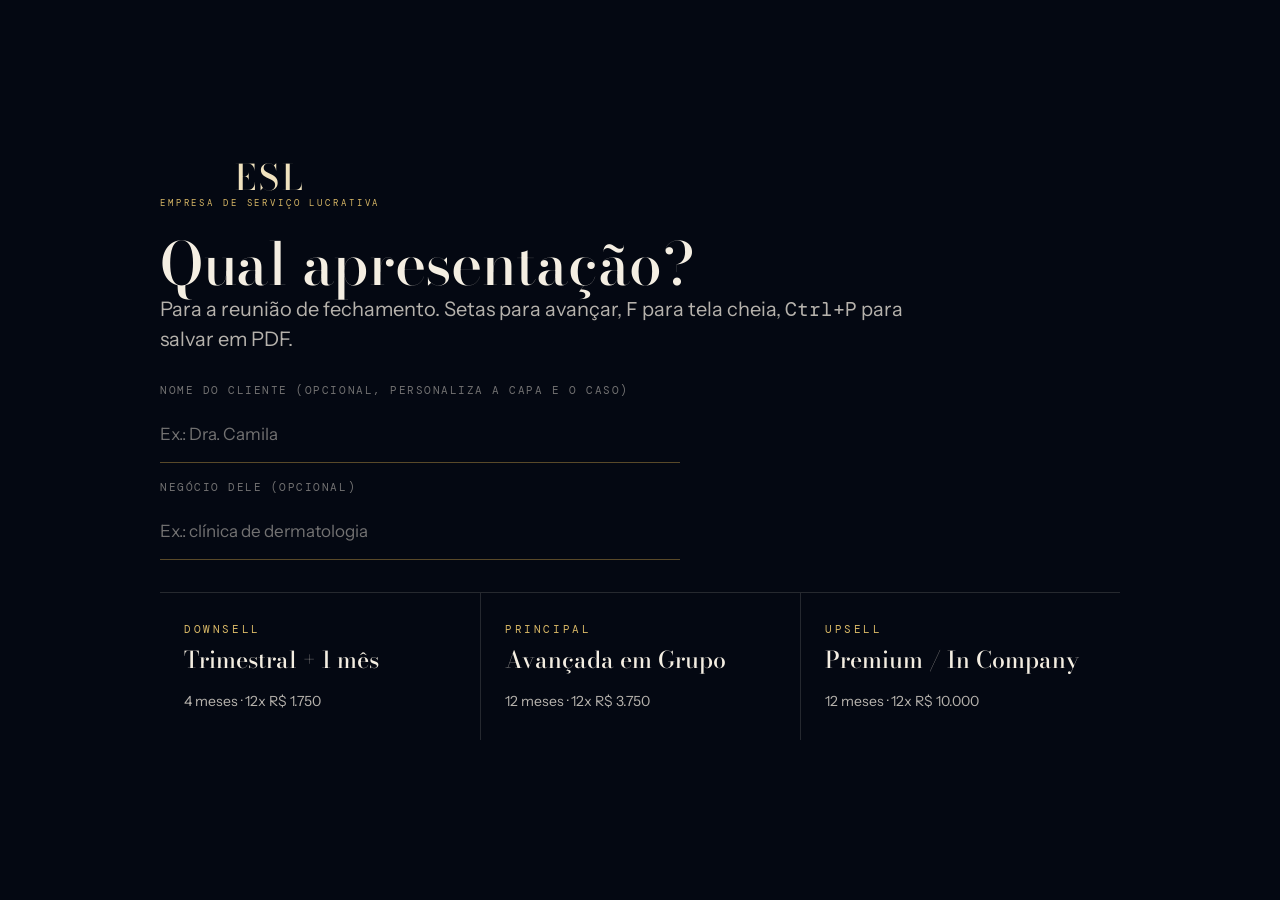
==== apresentacao.html @ 451f0976 "Site, decks e design system da Mentoria ESL (Henrique Ventura) Co-Authored-By: Claude Fable 5.1 <nor" ====
<!doctype html>
<html lang="pt-BR">
<head>
<meta charset="utf-8">
<meta name="viewport" content="width=device-width, initial-scale=1">
<title>Apresentação ESL</title>
<link rel="stylesheet" href="assets/esl.css">
<style>
  html, body { height: 100%; overflow: hidden; }
  body { background: var(--navy-950); }

  /* ---- Palco 1600×900 escalado ---- */
  #viewport { position: fixed; inset: 0; display: grid; place-items: center; }
  #stage { width: 1600px; height: 900px; position: relative; transform-origin: center center; }

  /* Cada slide: cabeçalho (56–120px), área útil (150–790px), rodapé (~850px) */
  .slide {
    position: absolute; inset: 0;
    padding: 150px 110px 110px;
    display: flex; flex-direction: column; justify-content: center;
    opacity: 0; visibility: hidden; transform: translateX(32px); content-visibility: hidden;
    transition: opacity 500ms var(--ease-out), transform 600ms var(--ease-out), visibility 0s 500ms;
    background: var(--navy-900); overflow: hidden;
  }
  .slide.paper { background: var(--paper); color: var(--ink); }
  .slide.active { opacity: 1; visibility: visible; transform: none; content-visibility: visible; transition: opacity 500ms var(--ease-out), transform 600ms var(--ease-out), visibility 0s; }
  .slide.prev { transform: translateX(-32px); }
  .slide.active::after {
    content: ""; position: absolute; inset: 0; pointer-events: none; opacity: 0.06; mix-blend-mode: overlay;
    background-image: url("data:image/svg+xml;utf8,<svg xmlns='http://www.w3.org/2000/svg' width='180' height='180'><filter id='n'><feTurbulence type='fractalNoise' baseFrequency='0.85' numOctaves='2' stitchTiles='stitch'/></filter><rect width='100%' height='100%' filter='url(%23n)'/></svg>");
  }
  /* Fios de grade nas margens */
  .gridlines { position: absolute; inset: 0; pointer-events: none; }
  .gridlines::before, .gridlines::after { content: ""; position: absolute; top: 120px; bottom: 80px; width: 1px; background: var(--hair); }
  .gridlines::before { left: 70px; } .gridlines::after { right: 70px; }
  .paper .gridlines::before, .paper .gridlines::after { background: var(--hair-ink); }

  .sl-head { position: absolute; top: 56px; left: 110px; right: 110px; display: flex; justify-content: space-between; align-items: center; z-index: 2; padding-bottom: 18px; border-bottom: 1px solid var(--hair); }
  .paper .sl-head { border-color: var(--hair-ink); }
  .sl-head .brand .word { font-size: 1.6rem; }
  .sl-head .brand .sub { font-size: 0.46rem; }
  .sl-head .plan-tag { font-family: var(--font-mono); font-size: 0.64rem; letter-spacing: 0.24em; text-transform: uppercase; color: var(--gold-400); }
  .paper .brand .word { color: var(--navy-800); } .paper .brand .sub { color: var(--gold-600); } .paper .sl-head .plan-tag { color: var(--gold-600); }
  .paper .eyebrow { color: var(--gold-600); } .paper .eyebrow::before { background: var(--gold-600); }
  .sl-foot { position: absolute; bottom: 48px; left: 110px; right: 110px; display: flex; justify-content: space-between; font-family: var(--font-mono); font-size: 0.6rem; letter-spacing: 0.22em; text-transform: uppercase; color: var(--mist-2); z-index: 2; }
  .paper .sl-foot { color: var(--ink-3); }
  .sl-foot .pg { color: var(--gold-400); }

  .a { opacity: 0; transform: translateY(14px); animation: aIn 700ms var(--ease-out) forwards; }
  .a:nth-child(1) { animation-delay: 40ms; } .a:nth-child(2) { animation-delay: 140ms; } .a:nth-child(3) { animation-delay: 240ms; }
  .a:nth-child(4) { animation-delay: 340ms; } .a:nth-child(5) { animation-delay: 440ms; } .a:nth-child(6) { animation-delay: 540ms; }
  .a:nth-child(7) { animation-delay: 640ms; } .a:nth-child(8) { animation-delay: 740ms; }
  @keyframes aIn { to { opacity: 1; transform: none; } }

  .sl-title { display: grid; gap: 10px; margin-bottom: 36px; }
  .sl-title h2 { font-size: 2.9rem; max-width: 24ch; }

  /* Capa */
  .cover { padding: 110px; display: grid; grid-template-columns: 1.05fr 0.95fr; gap: 80px; align-items: center; }
  .cover .giant { font-size: 11rem; line-height: 0.85; color: var(--champagne); letter-spacing: -0.02em; font-weight: 500; }
  .cover .sub { font-family: var(--font-mono); letter-spacing: 0.34em; text-transform: uppercase; color: var(--gold-400); font-size: 0.8rem; margin-top: 22px; }
  .cover .plan-name { font-family: var(--font-display); font-size: 2.2rem; font-weight: 400; font-style: italic; margin-top: 44px; padding-top: 24px; border-top: 1px solid var(--hair-gold); max-width: 20ch; }
  .cover .photo-slot { aspect-ratio: 4/5; height: 640px; width: auto; justify-self: end; }
  .cover .for { margin-top: 22px; font-family: var(--font-mono); font-size: 0.7rem; letter-spacing: 0.22em; text-transform: uppercase; color: var(--mist-2); }
  .cover .for b { color: var(--champagne); font-weight: 500; }

  /* Afirmação grande */
  .statement { text-align: center; }
  .statement .big { font-family: var(--font-display); font-size: 4.6rem; line-height: 1.08; font-weight: 500; max-width: 22ch; margin: 24px auto 0; font-variation-settings: "opsz" 96; }
  .statement .big em { color: var(--gold-400); font-style: italic; font-weight: 400; }
  .paper .statement .big em, .slide.paper em.gold { color: var(--gold-600); }
  .statement .after { margin: 34px auto 0; font-size: 1.2rem; color: var(--mist); max-width: 62ch; }
  .paper .statement .after { color: var(--ink-2); }

  /* Espelho */
  .mirror-grid { display: grid; grid-template-columns: 1fr 1fr; column-gap: 70px; margin-top: 10px; }
  .mirror-grid .m { position: relative; font-family: var(--font-display); font-style: italic; font-size: 1.75rem; line-height: 1.22; padding: 26px 0 26px 48px; border-top: 1px solid var(--hair-ink); }
  .mirror-grid .m::before { content: "\201C"; position: absolute; left: 0; top: 14px; font-size: 3.4rem; line-height: 1; color: var(--gold-600); font-style: normal; }

  /* ESL letras */
  .esl3 { display: grid; grid-template-columns: repeat(3, 1fr); }
  .esl3 .col { padding: 26px 34px 0 0; border-top: 1px solid var(--hair-gold); }
  .esl3 .col + .col { border-left: 1px solid var(--hair); padding-left: 34px; }
  .esl3 .L { font-family: var(--font-display); font-size: 8.5rem; line-height: 0.8; font-weight: 500; color: var(--gold-400); letter-spacing: -0.02em; font-variation-settings: "opsz" 96; }
  .esl3 .t { font-family: var(--font-display); font-size: 1.85rem; font-weight: 500; margin-top: 22px; line-height: 1.1; }
  .esl3 .t em { color: var(--gold-400); font-style: italic; font-weight: 400; }
  .esl3 p { color: var(--mist); font-size: 1rem; margin-top: 12px; max-width: 34ch; }

  /* Linha do tempo */
  .timeline { margin-top: 10px; }
  .timeline .bar { height: 1px; background: var(--hair-gold); }
  .timeline .phases { display: grid; grid-template-columns: repeat(3, 1fr); gap: 40px; margin-top: 34px; }
  .timeline .ph { position: relative; }
  .timeline .ph::before { content: ""; position: absolute; top: -40px; left: 0; width: 10px; height: 10px; background: var(--gold-500); }
  .timeline .ph .k { font-family: var(--font-mono); font-size: 0.64rem; letter-spacing: 0.24em; text-transform: uppercase; color: var(--gold-400); }
  .timeline .ph .t { font-family: var(--font-display); font-size: 1.9rem; font-weight: 500; margin-top: 10px; line-height: 1.1; }
  .timeline .ph p { color: var(--mist); font-size: 1rem; margin-top: 10px; max-width: 36ch; }

  /* Caso (barras) */
  .case { display: grid; grid-template-columns: 1fr 1fr; gap: 90px; align-items: center; }
  .bars { display: grid; grid-template-columns: 1fr 1fr; gap: 36px; align-items: end; height: 420px; border-bottom: 1px solid var(--hair-gold); }
  .bar-col { display: grid; align-content: end; gap: 12px; height: 100%; }
  .bar-col .b { border: 1px solid var(--hair-gold); display: grid; align-content: start; padding: 20px; transform-origin: bottom; animation: grow 900ms var(--ease-out) forwards; transform: scaleY(0); background: rgba(244,238,226,0.03); }
  .bar-col.hi .b { background: var(--gold-500); border-color: var(--gold-500); color: var(--navy-950); animation-delay: 300ms; }
  .bar-col .n { font-family: var(--font-display); font-size: 2.4rem; font-weight: 500; line-height: 1; }
  .bar-col .l { font-family: var(--font-mono); font-size: 0.62rem; letter-spacing: 0.2em; text-transform: uppercase; opacity: 0.8; margin-top: 8px; }
  .bar-col .cap { font-family: var(--font-mono); font-size: 0.66rem; letter-spacing: 0.2em; text-transform: uppercase; color: var(--mist-2); padding-top: 14px; }
  @keyframes grow { to { transform: scaleY(1); } }
  .case ul { list-style: none; padding: 0; margin: 26px 0 0; }
  .case li { display: grid; grid-template-columns: 28px 1fr; gap: 14px; color: var(--mist); font-size: 1.05rem; padding: 12px 0; border-top: 1px solid var(--hair); }
  .case li::before { content: "\2192"; color: var(--gold-400); font-family: var(--font-mono); }

  /* Cards acumulando: altura fixa, nunca encosta no rodapé */
  .cards { display: grid; gap: 18px; grid-template-columns: repeat(var(--cols, 4), 1fr); align-items: stretch; }
  .dcard { position: relative; border: 1px solid var(--hair); padding: 56px 22px 22px; height: 300px; display: grid; align-content: end; gap: 10px; opacity: 0; transform: translateY(14px); animation: aIn 700ms var(--ease-out) forwards; }
  .dcard:nth-child(1) { animation-delay: 60ms; } .dcard:nth-child(2) { animation-delay: 140ms; } .dcard:nth-child(3) { animation-delay: 220ms; }
  .dcard:nth-child(4) { animation-delay: 300ms; } .dcard:nth-child(5) { animation-delay: 380ms; } .dcard:nth-child(6) { animation-delay: 460ms; }
  .dcard.new { border-color: var(--gold-500); }
  .dcard.new::before { content: ""; position: absolute; left: -1px; right: -1px; top: -1px; height: 3px; background: var(--gold-500); }
  .dcard .idx { position: absolute; top: 18px; left: 22px; font-family: var(--font-display); font-size: 1.5rem; color: var(--gold-400); line-height: 1; }
  .dcard .t { font-family: var(--font-display); font-size: 1.4rem; font-weight: 500; line-height: 1.12; }
  .dcard .d { font-size: 0.84rem; color: var(--mist-2); line-height: 1.4; }
  .dcard .v { position: absolute; top: 16px; right: 18px; }

  .stackall .cards { --cols: 5; gap: 12px; }
  .stackall .dcard { height: 140px; padding: 44px 16px 14px; }
  .stackall .dcard .idx { font-size: 1.1rem; top: 14px; left: 16px; }
  .stackall .dcard .t { font-size: 1rem; }
  .stackall .dcard .d { display: none; }
  .stackall .dcard .v { top: 12px; right: 12px; }
  .total-line { display: flex; align-items: baseline; justify-content: space-between; border-top: 1px solid var(--hair-gold); padding-top: 18px; margin-top: 24px; }
  .total-line .l { font-family: var(--font-mono); letter-spacing: 0.26em; text-transform: uppercase; color: var(--mist-2); font-size: 0.72rem; }
  .total-line .n { font-family: var(--font-display); font-size: 3.6rem; font-weight: 500; color: var(--champagne); line-height: 1; }
  .total-line .n.strike { text-decoration: line-through; text-decoration-color: var(--signal); text-decoration-thickness: 3px; color: var(--mist-2); font-size: 2.2rem; }

  .bonus-title { text-align: center; }
  .bonus-title .giant { font-size: 6.5rem; color: var(--gold-400); font-style: italic; font-weight: 400; }

  /* Preço */
  .price-slide { display: grid; grid-template-columns: 1fr 1.05fr; gap: 90px; align-items: center; }
  .price-slide .giant { font-size: 8.5rem; line-height: 0.9; color: var(--champagne); letter-spacing: -0.02em; font-weight: 500; }
  .price-slide .giant small { font-size: 0.34em; vertical-align: top; line-height: 1.9; margin-right: 8px; color: var(--gold-400); font-weight: 400; }
  .opts { display: grid; border-top: 1px solid var(--hair-gold); }
  .opt { border-bottom: 1px solid var(--hair); padding: 24px 0; display: grid; grid-template-columns: 230px 1fr; gap: 28px; align-items: center; }
  .opt .k { font-family: var(--font-mono); font-size: 0.64rem; letter-spacing: 0.24em; text-transform: uppercase; color: var(--gold-400); }
  .opt .n { font-family: var(--font-display); font-size: 2.1rem; font-weight: 500; line-height: 1; color: var(--champagne); margin-top: 6px; }
  .opt .s { font-size: 0.95rem; color: var(--mist); }
  .opt.best { background: var(--gold-500); padding: 24px; margin-top: 12px; border: 0; }
  .opt.best .k, .opt.best .n, .opt.best .s { color: var(--navy-950); }

  /* Soma */
  .sum { display: grid; grid-template-columns: 1fr auto 1fr auto 1.2fr; align-items: center; gap: 26px; text-align: center; margin-top: 30px; }
  .sum .n { font-family: var(--font-display); font-size: 3.8rem; font-weight: 500; color: var(--champagne); line-height: 1; }
  .sum .l { font-family: var(--font-mono); font-size: 0.64rem; letter-spacing: 0.24em; text-transform: uppercase; color: var(--mist-2); margin-top: 12px; }
  .sum .op { font-family: var(--font-display); font-size: 3.4rem; color: var(--gold-400); font-weight: 400; }
  .sum .res .n { font-size: 5rem; color: var(--gold-400); }

  /* Comparação */
  .vs { display: grid; grid-template-columns: 1fr auto 1fr; gap: 50px; align-items: stretch; }
  .vs .side { border-top: 1px solid var(--hair); padding-top: 28px; display: grid; gap: 14px; align-content: start; }
  .vs .side.good { border-top: 3px solid var(--gold-500); }
  .vs .side .k { font-family: var(--font-mono); font-size: 0.64rem; letter-spacing: 0.24em; text-transform: uppercase; color: var(--gold-400); }
  .vs .side .n { font-family: var(--font-display); font-size: 3.4rem; font-weight: 500; line-height: 1; color: var(--champagne); }
  .vs .side p { color: var(--mist); font-size: 1.02rem; max-width: 44ch; }
  .vs .mid { align-self: center; font-family: var(--font-display); font-style: italic; font-size: 2.2rem; color: var(--gold-400); }

  /* Para quem é */
  .who { display: grid; grid-template-columns: 1fr 1fr; gap: 70px; }
  .who ul { list-style: none; padding: 0; margin: 0; }
  .who li { display: grid; grid-template-columns: 32px 1fr; gap: 14px; font-size: 1.2rem; line-height: 1.35; padding: 14px 0; border-top: 1px solid var(--hair-ink); }
  .who li::before { font-family: var(--font-mono); color: var(--gold-600); }
  .who .yes li::before { content: "\2713"; }
  .who .no li::before { content: "\2715"; color: var(--signal); }
  .who h3 { font-size: 0.7rem; font-family: var(--font-mono); font-weight: 500; letter-spacing: 0.24em; text-transform: uppercase; margin-bottom: 14px; }
  .who .yes h3 { color: var(--gold-600); } .who .no h3 { color: var(--signal); }

  /* Fechamento */
  .closing { text-align: center; }
  .closing h2 { font-size: 3.8rem; max-width: 22ch; margin: 18px auto 0; }
  .closing .steps { display: grid; grid-template-columns: repeat(3, 1fr); margin-top: 56px; text-align: left; }
  .closing .step { border-top: 1px solid var(--hair-gold); padding: 20px 30px 0 0; }
  .closing .step + .step { border-left: 1px solid var(--hair); padding-left: 30px; }
  .closing .step b { font-family: var(--font-display); font-weight: 500; font-size: 1.5rem; color: var(--gold-400); display: block; margin-bottom: 10px; line-height: 1; }
  .closing .step .t { font-family: var(--font-display); font-size: 1.5rem; font-weight: 500; }

  /* Foto + texto */
  .photo-text { display: grid; grid-template-columns: 0.78fr 1.22fr; gap: 90px; align-items: center; }
  .photo-text .photo-slot { aspect-ratio: 4/5; height: 600px; width: auto; justify-self: center; }
  .photo-text h2 { font-size: 3rem; max-width: 20ch; }
  .photo-text .nums { display: grid; grid-template-columns: repeat(3, 1fr); gap: 28px; margin-top: 34px; }
  .photo-wide { display: grid; grid-template-columns: 1.1fr 0.9fr; gap: 90px; align-items: center; }
  .photo-wide .photo-slot { aspect-ratio: 16/10; width: 100%; }
  .photo-wide h2 { font-size: 3rem; }

  /* ---- Controles ---- */
  #progress { position: fixed; left: 0; bottom: 0; height: 2px; background: var(--gold-500); width: 0; transition: width 400ms var(--ease-out); z-index: 20; }
  #hud { position: fixed; right: 18px; bottom: 14px; z-index: 20; display: flex; gap: 10px; align-items: center; font-family: var(--font-mono); font-size: 0.68rem; letter-spacing: 0.15em; color: var(--mist-2); opacity: 0.7; }
  #hud button { background: transparent; border: 1px solid var(--hair); color: var(--mist); padding: 6px 10px; cursor: pointer; font: inherit; }
  #hud button:hover { border-color: var(--gold-500); color: var(--gold-400); }
  #help { position: fixed; inset: 0; z-index: 30; display: none; place-items: center; background: rgba(4,8,18,0.92); }
  #help.show { display: grid; }
  #help .box { max-width: 560px; padding: 32px; border: 1px solid var(--hair-gold); background: var(--navy-900); }
  #help kbd { font-family: var(--font-mono); background: rgba(244,238,226,0.08); padding: 2px 8px; border: 1px solid var(--hair); }

  #chooser { position: fixed; inset: 0; display: none; place-items: center; z-index: 40; background: var(--navy-950); overflow: auto; }
  #chooser.show { display: grid; }
  #chooser .box { width: min(960px, 92vw); padding: 40px 0; }
  #chooser .list { display: grid; grid-template-columns: 1fr; margin-top: 32px; border-top: 1px solid var(--hair); }
  @media (min-width: 760px) { #chooser .list { grid-template-columns: repeat(3, 1fr); } #chooser .list a + a { border-left: 1px solid var(--hair); } }
  #chooser a.card { text-decoration: none; color: inherit; display: grid; gap: 8px; border: 0; padding: 28px 24px; }
  #chooser a.card:hover { background: rgba(244,238,226,0.03); }
  #chooser .form { margin-top: 28px; max-width: 520px; }

  @media print {
    @page { size: 1600px 900px; margin: 0; }
    html, body { overflow: visible; height: auto; background: var(--navy-950); }
    #viewport { position: static; display: block; }
    #stage { width: 1600px; height: auto; transform: none !important; }
    .slide { position: relative; width: 1600px; height: 900px; opacity: 1 !important; visibility: visible !important; transform: none !important; content-visibility: visible; break-after: page; page-break-after: always; }
    .a, .dcard, .bar-col .b { animation: none; opacity: 1; transform: none; }
    #progress, #hud, #help, #chooser { display: none !important; }
  }
</style>
</head>
<body>

<div id="chooser">
  <div class="box">
    <a class="brand" href="index.html"><span class="word">ESL</span><span class="sub">Empresa de Serviço Lucrativa</span></a>
    <h1 style="margin-top: 24px">Qual apresentação?</h1>
    <p class="lead">Para a reunião de fechamento. Setas para avançar, <span class="mono">F</span> para tela cheia, <span class="mono">Ctrl+P</span> para salvar em PDF.</p>
    <form class="form" id="chooser-form">
      <div class="field"><label for="c-nome">Nome do cliente (opcional, personaliza a capa e o caso)</label><input id="c-nome" placeholder="Ex.: Dra. Camila"></div>
      <div class="field"><label for="c-neg">Negócio dele (opcional)</label><input id="c-neg" placeholder="Ex.: clínica de dermatologia"></div>
    </form>
    <div class="list">
      <a class="card" data-plano="trimestral" href="?plano=trimestral"><span class="eyebrow no-rule">Downsell</span><span class="card-title">Trimestral + 1 mês</span><p>4 meses · 12x R$ 1.750</p></a>
      <a class="card" data-plano="avancada" href="?plano=avancada"><span class="eyebrow no-rule">Principal</span><span class="card-title">Avançada em Grupo</span><p>12 meses · 12x R$ 3.750</p></a>
      <a class="card" data-plano="premium" href="?plano=premium"><span class="eyebrow no-rule">Upsell</span><span class="card-title">Premium / In Company</span><p>12 meses · 12x R$ 10.000</p></a>
    </div>
  </div>
</div>

<div id="viewport"><div id="stage"></div></div>
<div id="progress"></div>
<div id="hud">
  <span id="counter">1 / 1</span>
  <button id="b-prev" title="Anterior (←)">←</button>
  <button id="b-next" title="Próximo (→)">→</button>
  <button id="b-full" title="Tela cheia (F)">⤢</button>
  <button id="b-help" title="Ajuda (?)">?</button>
</div>
<div id="help"><div class="box stack">
  <h3>Atalhos</h3>
  <p><kbd>→</kbd> <kbd>Espaço</kbd> próximo · <kbd>←</kbd> anterior · <kbd>Home</kbd>/<kbd>End</kbd> início/fim</p>
  <p><kbd>F</kbd> tela cheia · <kbd>Ctrl+P</kbd> salvar em PDF (um slide por página) · <kbd>Esc</kbd> fecha</p>
  <p class="muted small">Clique na metade direita avança; na esquerda, volta. Para personalizar: <span class="mono">?plano=avancada&amp;nome=Camila&amp;negocio=clínica</span></p>
</div></div>

<script src="assets/decks.js"></script>
<script>
(function () {
  const { DECKS, COMMON, entregaveis, soma } = window.ESL_DECKS;
  const params = new URLSearchParams(location.search);
  const deck = DECKS[params.get('plano')];
  const esc = s => String(s ?? '').replace(/[&<>"]/g, c => ({ '&': '&amp;', '<': '&lt;', '>': '&gt;', '"': '&quot;' }[c]));
  const nome = (params.get('nome') || '').trim();
  const negocio = (params.get('negocio') || '').trim();

  if (!deck) {
    document.getElementById('chooser').classList.add('show');
    document.querySelectorAll('#chooser a.card').forEach(a => a.addEventListener('click', (e) => {
      const n = document.getElementById('c-nome').value.trim(), g = document.getElementById('c-neg').value.trim();
      if (n || g) { e.preventDefault(); const q = new URLSearchParams({ plano: a.dataset.plano }); if (n) q.set('nome', n); if (g) q.set('negocio', g); location.search = '?' + q.toString(); }
    }));
    return;
  }
  document.title = `${deck.nome} · ESL`;

  const brl = n => 'R$ ' + n.toLocaleString('pt-BR');
  const PHOTO = window.ESL_DECKS.PHOTOS || {};
  const photo = (key, cap, cls = '') => PHOTO[key]
    ? `<div class="photo-slot framed ${cls}"><img src="${esc(PHOTO[key])}" alt="Henrique Ventura"></div>`
    : `<div class="photo-slot ${cls}"><span class="mark">HV</span><span class="cap">${esc(cap)}</span></div>`;
  const head = `<div class="gridlines"></div><div class="sl-head"><span class="brand"><span class="word">ESL</span><span class="sub">Programa de mentoria</span></span><span class="plan-tag">${esc(deck.nome)}</span></div>`;
  const FOOT = '%%FOOT%%';
  const card = (it, i, isNew, withV) => `
    <div class="dcard${isNew ? ' new' : ''}">
      <span class="idx">${String(i + 1).padStart(2, '0')}</span>
      ${withV ? `<span class="v pill">${brl(it.v)}</span>` : ''}
      <div class="t">${esc(it.t)}</div>
      ${it.d ? `<div class="d">${esc(it.d)}</div>` : ''}
    </div>`;
  const S = [];
  const meses = deck.id === 'trimestral' ? 4 : 12;

  // 01 Capa
  S.push(`<section class="slide cover"><div class="gridlines"></div>
    <div>
      <div class="eyebrow a">Programa de mentoria · ${esc(deck.duracao)}</div>
      <div class="giant a" style="margin-top:22px">ESL</div>
      <div class="sub a">Empresa de Serviço Lucrativa</div>
      <div class="plan-name a">${esc(deck.nome)}</div>
      ${nome ? `<div class="for a">Preparado para <b>${esc(nome)}</b>${negocio ? ` · ${esc(negocio)}` : ''}</div>` : `<p class="lead a" style="margin-top:18px">${esc(deck.tagline)}</p>`}
    </div>
    ${photo('capa', 'Henrique Ventura · @venturahenrique')}
  </section>`);

  // 02 Premissa
  S.push(`<section class="slide statement paper">${head}
    <div><div class="eyebrow a">Antes de falar do programa</div>
    <p class="big a">Quatro lojas vendiam <em>R$ 8 milhões por ano</em> sem um CRM. E o dono fazia metade das vendas.</p>
    <p class="after a">Eu vi isso por dentro, em 2024, mapeando empresas para virar franquia. Ninguém ali era preguiçoso. Faltava processo, e processo não se compra pronto.</p></div>${FOOT}</section>`);

  // 03 Espelho
  S.push(`<section class="slide paper">${head}
    <div><div class="sl-title"><div class="eyebrow">O que eu ouço toda semana${nome ? ` · e talvez você, ${esc(nome)}` : ''}</div><h2>Frases de empresário bom demais na entrega para ter sobrado tempo de montar a venda.</h2></div>
    <div class="mirror-grid">
      <div class="m a">Não tem gente boa no mercado.</div>
      <div class="m a">Se eu passar meus clientes grandes para o time, eles levam embora.</div>
      <div class="m a">Eu respondo cliente às onze da noite. Isso é dedicação.</div>
      <div class="m a">Eu sei que preciso de processo. Só não sei quem monta sem parar a empresa.</div>
    </div></div>${FOOT}</section>`);

  // 04 Quem fala
  S.push(`<section class="slide photo-text">${head}
    ${photo('palestra', 'Foto palestrando · a inserir')}
    <div>
      <div class="eyebrow a">Quem está do outro lado da mesa</div>
      <h2 class="a" style="margin-top:14px">Não nasci vendedor. <em class="gold">Nasci tímido.</em></h2>
      <p class="lead a" style="margin-top:18px">Garçom, atendente de call center, nove anos no marketing de relacionamento em cinco países, diretor de expansão de uma franqueadora. O mesmo processo de vendas, do produto de R$ 97 à franquia de R$ 300 mil.</p>
      <div class="nums">
        <div class="stat a"><div class="n">30 mil</div><div class="l">pessoas lideradas</div></div>
        <div class="stat a"><div class="n">22</div><div class="l">lojas abertas em 2,5 anos</div></div>
        <div class="stat a"><div class="n">~1.000</div><div class="l">alunos no braço educacional</div></div>
      </div>
    </div>${FOOT}</section>`);

  // 05 Método ESL
  S.push(`<section class="slide">${head}
    <div><div class="sl-title"><div class="eyebrow">O método</div><h2>Três perguntas que a sua empresa vai responder</h2></div>
    <div class="esl3">
      <div class="col a"><div class="L">E</div><div class="t">Esteira: <em>o que</em> você vende</div><p>Do serviço avulso ao protocolo com três níveis de preço. Produto certo vende com metade do esforço.</p></div>
      <div class="col a"><div class="L">S</div><div class="t">Sistema: <em>como</em> você vende</div><p>Scripts de prospecção, atendimento e reunião 1x1, escritos, testados e entregues ao time.</p></div>
      <div class="col a"><div class="L">L</div><div class="t">Liderança: <em>quem</em> vende quando você não está</div><p>Rituais, indicadores e as duas ou três pessoas que puxam o resto.</p></div>
    </div></div>${FOOT}</section>`);

  // 06 Linha do tempo
  const fases = meses === 12 ? [
    { k: 'Meses 1 a 2', t: 'Diagnóstico e esteira', p: 'Oferta reformulada, protocolo high ticket e os indicadores que o dono olha toda semana.' },
    { k: 'Meses 2 a 6', t: 'Sistema de vendas', p: 'Prospecção ativa, indicação, plano de atendimento e script da reunião 1x1 rodando.' },
    { k: 'Meses 4 a 12', t: 'Time e liderança', p: 'Tutoria mensal com o time, rituais, correção de rota nos hot seats quinzenais.' },
  ] : [
    { k: 'Mês 1', t: 'Diagnóstico e esteira', p: 'Oferta reformulada e indicadores definidos.' },
    { k: 'Meses 2 a 3', t: 'Sistema de vendas', p: 'Scripts de prospecção, atendimento e reunião 1x1 em uso.' },
    { k: 'Mês 4 (bônus)', t: 'Time e consolidação', p: 'Tutoria com o time e ajustes finais nos hot seats.' },
  ];
  S.push(`<section class="slide">${head}
    <div><div class="sl-title"><div class="eyebrow">Como é o ano${meses === 4 ? ' (4 meses)' : ''}</div><h2>A ordem importa: primeiro o que, depois o como, depois o quem.</h2></div>
    <div class="timeline"><div class="bar"></div><div class="phases">
      ${fases.map(f => `<div class="ph a"><div class="k">${f.k}</div><div class="t">${f.t}</div><p>${f.p}</p></div>`).join('')}
    </div></div></div>${FOOT}</section>`);

  // 07 Caso
  S.push(`<section class="slide"><div class="case">${head}
    <div>
      <div class="eyebrow a">Um caso para tangibilizar</div>
      <h2 class="a" style="font-size:2.9rem;margin-top:12px;max-width:16ch">${negocio ? `Uma ${esc(negocio)}` : 'Um consultório'} que fatura R$ 80 mil e não vende.</h2>
      <ul>
        <li class="a">Pede indicação a cada paciente que teve resultado: três nomes por vez.</li>
        <li class="a">Aborda quem já segue o perfil, com script, 15 por dia.</li>
        <li class="a">Troca a consulta avulsa por um protocolo de 3, 6 e 12 meses.</li>
        <li class="a">Reunião 1x1 com roteiro: diagnóstico, oferta, preço, fechamento.</li>
      </ul>
      <p class="muted small a" style="margin-top:22px">Exemplo ilustrativo de mecânica, não promessa. O número depende de execução.</p>
    </div>
    <div class="bars">
      <div class="bar-col"><div class="b" style="height:52%"><div class="n">R$ 80 mil</div><div class="l">por mês</div></div><div class="cap">Hoje</div></div>
      <div class="bar-col hi"><div class="b" style="height:92%"><div class="n">R$ 130–150 mil</div><div class="l">por mês</div></div><div class="cap">Com processo rodando</div></div>
    </div></div>${FOOT}</section>`);

  // 08+ Blocos com acúmulo
  const blocos = [
    { eyebrow: 'Bloco 1 · Encontros', title: 'Quanto de mim entra na sua empresa', items: deck.encontros, cols: 4 },
    { eyebrow: 'Bloco 2 · Sistema de vendas', title: 'O processo, escrito e entregue ao time', items: COMMON.processo, cols: 4 },
    { eyebrow: 'Bloco 3 · Conversão', title: 'Do primeiro "oi" ao contrato assinado', items: COMMON.conversao, cols: 3 },
  ];
  if (deck.exclusivos.length) blocos.push({ eyebrow: 'Bloco 4 · Exclusivo Premium', title: 'Tecnologia e tração nos primeiros 90 dias', items: deck.exclusivos, cols: 2 });
  blocos.forEach(b => {
    for (let n = 1; n <= b.items.length; n++) {
      const shown = b.items.slice(0, n);
      S.push(`<section class="slide">${head}
        <div><div class="sl-title"><span class="eyebrow">${b.eyebrow}</span><h2>${b.title}</h2></div>
        <div class="cards" style="--cols:${b.cols}">${shown.map((it, i) => card(it, i, i === n - 1, false)).join('')}</div></div>${FOOT}</section>`);
    }
  });

  // Tudo junto
  const all = entregaveis(deck);
  const totalEnt = soma(all);
  S.push(`<section class="slide stackall">${head}
    <div><div class="sl-title" style="margin-bottom:24px"><span class="eyebrow">Tudo junto</span><h2>${all.length} entregáveis, com o valor de cada um</h2></div>
    <div class="cards">${all.map((it, i) => card(it, i, false, true)).join('')}</div>
    <div class="total-line"><span class="l">Valor somado dos entregáveis</span><span class="n">${brl(totalEnt)}</span></div></div>${FOOT}</section>`);

  // Preço
  const p = deck.preco;
  const priceSlide = (final) => `<section class="slide"><div class="price-slide">${head}
    <div><span class="eyebrow a">Investimento · ${esc(deck.curto)}</span><div class="giant a" style="margin-top:22px"><small>R$</small>${p.cartao.toLocaleString('pt-BR')}</div>
    <p class="lead a" style="margin-top:18px">${final ? 'Três formas de entrar. A conta de cada uma está ao lado.' : 'No cartão de crédito, ou à vista.'}</p></div>
    <div class="opts">
      <div class="opt a"><div><div class="k">Opção 1</div><div class="n">${p.parcelas}x ${brl(p.parcela)}</div></div><div class="s">${brl(p.cartao)} parcelado no cartão de crédito</div></div>
      ${final ? `<div class="opt a"><div><div class="k">Opção 2</div><div class="n">${brl(p.entrada)}</div></div><div class="s">de entrada + ${p.restante}x de ${brl(p.parcelaRestante)} no cartão</div></div>` : ''}
      <div class="opt best a"><div><div class="k">${final ? 'Opção 3' : 'Opção 2'}</div><div class="n">${brl(p.avista)}</div></div><div class="s">à vista · ${Math.round((1 - p.avista / p.cartao) * 100)}% a menos</div></div>
    </div></div>${FOOT}</section>`;
  S.push(priceSlide(false));

  // Bônus
  S.push(`<section class="slide bonus-title">${head}<div><span class="eyebrow no-rule a">E ainda</span><div class="giant a">Bônus</div><p class="lead a" style="margin:16px auto 0">Quatro coisas que não estão no preço, mas estão no programa.</p></div>${FOOT}</section>`);
  for (let n = 1; n <= deck.bonus.length; n++) {
    const shown = deck.bonus.slice(0, n);
    S.push(`<section class="slide">${head}
      <div><div class="sl-title"><span class="eyebrow">Bônus</span><h2>Incluídos sem custo</h2></div>
      <div class="cards" style="--cols:4">${shown.map((it, i) => card(it, i, i === n - 1, true)).join('')}</div></div>${FOOT}</section>`);
  }
  const totalBonus = soma(deck.bonus);

  // Recap + soma
  S.push(`<section class="slide stackall">${head}
    <div><div class="sl-title" style="margin-bottom:24px"><span class="eyebrow">Recapitulando</span><h2>Tudo o que chega</h2></div>
    <div class="cards">${[...all, ...deck.bonus].map((it, i) => card(it, i, i >= all.length, true)).join('')}</div></div>${FOOT}</section>`);
  S.push(`<section class="slide">${head}
    <div style="text-align:center"><span class="eyebrow no-rule">A conta</span>
    <div class="sum">
      <div class="a"><div class="n">${brl(totalEnt)}</div><div class="l">Entregáveis</div></div><div class="op a">+</div>
      <div class="a"><div class="n">${brl(totalBonus)}</div><div class="l">Bônus</div></div><div class="op a">=</div>
      <div class="res a"><div class="n">${brl(totalEnt + totalBonus)}</div><div class="l">Valor somado</div></div>
    </div>
    <div class="total-line" style="justify-content:center;gap:40px;margin-top:50px"><span class="n strike">${brl(totalEnt + totalBonus)}</span><span class="n">${brl(p.cartao)}</span></div>
    <p class="muted" style="margin-top:14px">${esc(deck.nome)} · ${esc(deck.duracao)}</p></div>${FOOT}</section>`);

  // Comparação
  S.push(`<section class="slide">${head}
    <div><div class="sl-title"><div class="eyebrow">A conta que eu faço com todo mundo</div><h2>${brl(p.parcela)} por mês compra duas coisas diferentes.</h2></div>
    <div class="vs">
      <div class="side a"><div class="k">Um funcionário a mais</div><div class="n">${brl(p.parcela)}<span style="font-size:1.2rem">/mês</span></div><p>Chega, não encontra processo, e passa seis meses descobrindo sozinho o que vender e como. Quase nunca muda o termômetro da empresa.</p></div>
      <div class="mid a">ou</div>
      <div class="side good a"><div class="k">${esc(deck.curto)}</div><div class="n">${brl(p.parcela)}<span style="font-size:1.2rem">/mês</span></div><p>Processo montado com o time que você já tem, ${meses} meses de acompanhamento, e quando o próximo funcionário chegar, ele chega para operar, não para inventar.</p></div>
    </div>
    <p class="muted small" style="margin-top:30px">Referência de mercado: o clube anual de uma escola de negócios conhecida custa na casa de R$ 350 mil, sem encontro individual.</p></div>${FOOT}</section>`);

  // Posicionamento de vida (foto)
  S.push(`<section class="slide"><div class="photo-wide">${head}
    ${photo('familia', 'Foto com a família · a inserir', 'natural')}
    <div>
      <div class="eyebrow a">O que não entra na conta</div>
      <h2 class="a" style="margin-top:14px">A agenda que eu ensino é <em class="gold">a que eu uso.</em></h2>
      <p class="lead a" style="margin-top:18px">Dezessete anos com a mesma mulher, um filho que eu levo na escola, e uma empresa com o time em outro país. Processo não é para trabalhar mais. É para o dono voltar a escolher onde está às seis da tarde.</p>
    </div></div>${FOOT}</section>`);

  // Para quem é
  S.push(`<section class="slide paper">${head}
    <div><div class="sl-title"><div class="eyebrow">Para quem é</div><h2>Funciona bem para três tipos de empresa. E mal para dois.</h2></div>
    <div class="who">
      <div class="yes"><h3>Faz sentido</h3><ul>
        <li class="a">Clínica, consultório ou escritório que já fatura e depende do dono para vender</li>
        <li class="a">Empresa de treinamento, mentoria ou educação que precisa de prospecção e time</li>
        <li class="a">Franquia ou serviço com time comercial de 2 a 20 pessoas, sem processo e sem indicador</li>
      </ul></div>
      <div class="no"><h3>Não faz</h3><ul>
        <li class="a">Quem quer que eu venda no lugar do time: mentoria não é terceirização</li>
        <li class="a">Quem não tem duas horas por semana para implementar</li>
      </ul></div>
    </div></div>${FOOT}</section>`);

  // Preço final
  S.push(priceSlide(true));

  // Fechamento
  S.push(`<section class="slide closing">${head}
    <div><span class="eyebrow no-rule a">O próximo passo</span>
    <h2 class="a">Onde passa um boi, <em class="gold">passa uma boiada.</em></h2>
    <div class="steps">
      <div class="step a"><b>01</b><div class="t">Decisão hoje</div><p class="muted small">Formato e forma de pagamento escolhidos nesta reunião.</p></div>
      <div class="step a"><b>02</b><div class="t">Onboarding em 48h</div><p class="muted small">Agenda dos hot seats, acesso ao grupo e diagnóstico da esteira.</p></div>
      <div class="step a"><b>03</b><div class="t">Primeiro encontro individual</div><p class="muted small">Esteira de produtos e os indicadores que o dono vai olhar toda semana.</p></div>
    </div></div>${FOOT}</section>`);

  // ---- Render / navegação ----
  const stage = document.getElementById('stage');
  const total = S.length;
  stage.innerHTML = S.map((html, i) => html.replace(FOOT, `<div class="sl-foot"><span>@venturahenrique</span><span><span class="pg">${String(i + 1).padStart(2, '0')}</span> / ${total}</span></div>`)).join('');
  const els = [...stage.querySelectorAll('.slide')];
  let cur = Math.min(Math.max(parseInt(location.hash.slice(1)) || 1, 1), els.length) - 1;
  function show(i) {
    cur = Math.min(Math.max(i, 0), els.length - 1);
    els.forEach((s, k) => { s.classList.toggle('active', k === cur); s.classList.toggle('prev', k < cur); });
    els[cur].querySelectorAll('.a, .dcard, .bar-col .b').forEach(c => { c.style.animation = 'none'; void c.offsetWidth; c.style.animation = ''; });
    document.getElementById('counter').textContent = `${cur + 1} / ${els.length}`;
    document.getElementById('progress').style.width = ((cur + 1) / els.length * 100) + '%';
    history.replaceState(null, '', location.pathname + location.search + '#' + (cur + 1));
  }
  function fit() { stage.style.transform = `scale(${Math.min(window.innerWidth / 1600, window.innerHeight / 900)})`; }
  window.addEventListener('resize', fit); fit(); show(cur);
  window.addEventListener('hashchange', () => { const n = parseInt(location.hash.slice(1)); if (n && n - 1 !== cur) show(n - 1); });
  document.addEventListener('keydown', (e) => {
    if (e.key === 'ArrowRight' || e.key === ' ' || e.key === 'PageDown') { e.preventDefault(); show(cur + 1); }
    else if (e.key === 'ArrowLeft' || e.key === 'PageUp') { e.preventDefault(); show(cur - 1); }
    else if (e.key === 'Home') show(0);
    else if (e.key === 'End') show(els.length - 1);
    else if (e.key.toLowerCase() === 'f') toggleFull();
    else if (e.key === '?') document.getElementById('help').classList.toggle('show');
    else if (e.key === 'Escape') document.getElementById('help').classList.remove('show');
  });
  document.getElementById('viewport').addEventListener('click', (e) => { if (e.target.closest('#hud')) return; show(e.clientX > window.innerWidth / 2 ? cur + 1 : cur - 1); });
  let tx = null;
  document.addEventListener('touchstart', e => tx = e.touches[0].clientX, { passive: true });
  document.addEventListener('touchend', e => { if (tx === null) return; const dx = e.changedTouches[0].clientX - tx; if (Math.abs(dx) > 40) show(dx < 0 ? cur + 1 : cur - 1); tx = null; });
  function toggleFull() { if (!document.fullscreenElement) document.documentElement.requestFullscreen?.(); else document.exitFullscreen?.(); }
  document.getElementById('b-prev').onclick = () => show(cur - 1);
  document.getElementById('b-next').onclick = () => show(cur + 1);
  document.getElementById('b-full').onclick = toggleFull;
  document.getElementById('b-help').onclick = () => document.getElementById('help').classList.toggle('show');
})();
</script>
</body>
</html>
---- assets/esl.css ----
/* ============================================================
   ESL — Empresa de Serviço Lucrativa · Design System v2
   Henrique Ventura · @venturahenrique
   Direção: revista de luxo. Didone, cantos retos, fios finos,
   marinho profundo, papel e champanhe. Fotos em duotone.
   ============================================================ */

@import url('https://fonts.googleapis.com/css2?family=Bodoni+Moda:ital,opsz,wght@0,6..96,400;0,6..96,500;0,6..96,600;0,6..96,700;1,6..96,400;1,6..96,500;1,6..96,600&family=Instrument+Sans:ital,wght@0,400;0,500;0,600;1,400&family=DM+Mono:wght@400;500&display=swap');

:root {
  /* ---- Cores ---- */
  --navy-950: #040812;
  --navy-900: #070E1C;
  --navy-800: #0B1629;
  --navy-700: #10213B;
  --navy-600: #1A3357;

  --gold-600: #A07E2E;
  --gold-500: #C19A45;
  --gold-400: #D9B866;
  --champagne: #F0E2BE;

  --paper: #F4EEE2;
  --paper-2: #EBE3D2;
  --paper-3: #DCD1BA;
  --ink: #12161F;
  --ink-2: #3A414E;
  --ink-3: #6F7684;

  --white: #FFFFFF;
  --mist: rgba(244, 238, 226, 0.74);
  --mist-2: rgba(244, 238, 226, 0.46);
  --hair: rgba(244, 238, 226, 0.14);          /* fio sobre marinho */
  --hair-gold: rgba(193, 154, 69, 0.45);
  --hair-ink: rgba(18, 22, 31, 0.14);          /* fio sobre papel */

  --signal: #C8402F;

  /* ---- Tipografia ---- */
  --font-display: 'Bodoni Moda', 'Didot', 'Bodoni 72', Georgia, serif;
  --font-body: 'Instrument Sans', 'Helvetica Neue', Arial, sans-serif;
  --font-mono: 'DM Mono', 'SFMono-Regular', Menlo, monospace;

  --fs-eyebrow: 0.68rem;
  --fs-small: 0.875rem;
  --fs-body: 1.0625rem;
  --fs-lead: clamp(1.1rem, 1rem + 0.4vw, 1.25rem);
  --fs-h3: clamp(1.35rem, 1.15rem + 0.7vw, 1.7rem);
  --fs-h2: clamp(1.9rem, 1.4rem + 1.6vw, 2.8rem);
  --fs-h1: clamp(2.4rem, 1.6rem + 2.6vw, 3.9rem);
  --fs-giant: clamp(3.2rem, 2rem + 6vw, 6.5rem);

  --lh-tight: 1.0;
  --lh-snug: 1.12;
  --lh-body: 1.62;
  --track-wide: 0.24em;
  --track-mid: 0.14em;

  /* ---- Espaço ---- */
  --s-1: 0.25rem; --s-2: 0.5rem; --s-3: 0.75rem; --s-4: 1rem; --s-5: 1.5rem;
  --s-6: 2rem; --s-7: 3rem; --s-8: 4rem; --s-9: 6rem; --s-10: 8rem;
  --gutter: clamp(1rem, 4vw, 3rem);
  --measure: 60ch;
  --container: 1200px;

  /* ---- Forma ---- */
  --radius: 0px;                 /* cantos retos: luxo é afiado */
  --radius-soft: 2px;

  /* ---- Movimento ---- */
  --ease-out: cubic-bezier(0.16, 1, 0.3, 1);
  --dur: 600ms;
}

* { box-sizing: border-box; }
html { scroll-behavior: smooth; -webkit-text-size-adjust: 100%; }
body {
  margin: 0;
  background: var(--navy-900);
  color: var(--paper);
  font-family: var(--font-body);
  font-size: var(--fs-body);
  line-height: var(--lh-body);
  -webkit-font-smoothing: antialiased;
  overflow-x: hidden;
  font-feature-settings: "kern", "liga";
}
img, svg, video { max-width: 100%; display: block; }
a { color: inherit; }
::selection { background: var(--gold-500); color: var(--navy-950); }

/* Grão de papel, bem discreto */
.grain::before {
  content: ""; position: fixed; inset: 0; z-index: 9990; pointer-events: none;
  opacity: 0.055; mix-blend-mode: overlay;
  background-image: url("data:image/svg+xml;utf8,<svg xmlns='http://www.w3.org/2000/svg' width='180' height='180'><filter id='n'><feTurbulence type='fractalNoise' baseFrequency='0.85' numOctaves='2' stitchTiles='stitch'/></filter><rect width='100%' height='100%' filter='url(%23n)'/></svg>");
}

/* ============================================================
   Tipografia
   ============================================================ */
.eyebrow {
  font-family: var(--font-mono);
  font-size: var(--fs-eyebrow);
  letter-spacing: var(--track-wide);
  text-transform: uppercase;
  color: var(--gold-400);
  display: inline-flex; align-items: center; gap: var(--s-3);
}
.eyebrow::before { content: ""; width: 22px; height: 1px; background: var(--gold-500); }
.eyebrow.no-rule::before { display: none; }

/* Numeração editorial de seção: "01 — História" */
.sec-num {
  font-family: var(--font-mono); font-size: var(--fs-eyebrow); letter-spacing: var(--track-wide); text-transform: uppercase;
  color: var(--mist-2); display: flex; align-items: center; gap: var(--s-4);
}
.sec-num b { font-family: var(--font-display); font-weight: 500; font-size: 1.6rem; letter-spacing: 0; color: var(--gold-400); line-height: 1; }
.sec-num::after { content: ""; flex: 1; height: 1px; background: var(--hair); }
.on-paper .sec-num { color: var(--ink-3); }
.on-paper .sec-num b { color: var(--gold-600); }
.on-paper .sec-num::after { background: var(--hair-ink); }

.display, h1, h2, h3 {
  font-family: var(--font-display);
  font-weight: 500;
  line-height: var(--lh-snug);
  letter-spacing: -0.005em;
  margin: 0;
  font-variation-settings: "opsz" 72;
}
h1, .h1 { font-size: var(--fs-h1); line-height: var(--lh-tight); font-variation-settings: "opsz" 96; }
h2, .h2 { font-size: var(--fs-h2); }
h3, .h3 { font-size: var(--fs-h3); font-variation-settings: "opsz" 36; }
.giant { font-size: var(--fs-giant); line-height: 0.92; letter-spacing: -0.02em; font-weight: 500; font-variation-settings: "opsz" 96; }
em.gold, .gold { color: var(--gold-400); font-style: italic; font-weight: 500; }
.lead { font-size: var(--fs-lead); line-height: 1.5; color: var(--mist); max-width: var(--measure); }
.small { font-size: var(--fs-small); }
.muted { color: var(--mist-2); }
.mono { font-family: var(--font-mono); }
.measure { max-width: var(--measure); }
p { margin: 0 0 1em; }
p:last-child { margin-bottom: 0; }

/* Capitular (primeiro parágrafo de uma história) */
.dropcap::first-letter {
  font-family: var(--font-display); font-weight: 500; font-size: 3.6em; line-height: 0.8;
  float: left; padding: 0.08em 0.12em 0 0; color: var(--gold-400);
}
.on-paper .dropcap::first-letter { color: var(--gold-600); }

.on-paper { background: var(--paper); color: var(--ink); }
.on-paper .lead { color: var(--ink-2); }
.on-paper .muted { color: var(--ink-3); }
.on-paper .eyebrow { color: var(--gold-600); }
.on-paper .eyebrow::before { background: var(--gold-600); }
.on-paper em.gold, .on-paper .gold { color: var(--gold-600); }
.on-paper-2 { background: var(--paper-2); color: var(--ink); }
.on-navy-800 { background: var(--navy-800); }
.on-navy-950 { background: var(--navy-950); }

/* Número grande com rótulo */
.stat { display: grid; gap: var(--s-2); padding-top: var(--s-3); border-top: 1px solid var(--hair-gold); }
.stat .n { font-family: var(--font-display); font-weight: 500; font-size: clamp(2.2rem, 1.5rem + 2vw, 3.4rem); line-height: 1; color: var(--champagne); letter-spacing: -0.01em; font-variation-settings: "opsz" 96; }
.stat .l { font-family: var(--font-mono); font-size: var(--fs-eyebrow); letter-spacing: var(--track-mid); text-transform: uppercase; color: var(--mist-2); }
.on-paper .stat { border-color: var(--gold-600); }
.on-paper .stat .n { color: var(--navy-800); }
.on-paper .stat .l { color: var(--ink-3); }

/* ============================================================
   Layout editorial
   ============================================================ */
.container { width: min(var(--container), 100% - 2 * var(--gutter)); margin-inline: auto; }
.section { padding-block: clamp(4rem, 8vw, 7.5rem); position: relative; }
.section-tight { padding-block: clamp(2.5rem, 5vw, 4.5rem); }
.stack > * + * { margin-top: var(--s-5); }
.stack-lg > * + * { margin-top: var(--s-7); }

/* Grade de 12 colunas com fios verticais opcionais */
.grid-2 { display: grid; gap: var(--s-7); grid-template-columns: 1fr; }
.grid-3 { display: grid; gap: 0; grid-template-columns: 1fr; }
.grid-4 { display: grid; gap: var(--s-5); grid-template-columns: 1fr 1fr; }
@media (min-width: 820px) {
  .grid-2 { grid-template-columns: 5fr 7fr; align-items: start; column-gap: var(--s-9); }
  .grid-2.even { grid-template-columns: 1fr 1fr; }
  .grid-2.offset > :last-child { margin-top: var(--s-9); }
  .grid-3 { grid-template-columns: repeat(3, 1fr); }
  .grid-4 { grid-template-columns: repeat(4, 1fr); }
}
/* Colunas separadas por fio (sem caixas) */
.ruled { display: grid; grid-template-columns: 1fr; }
@media (min-width: 820px) { .ruled { grid-template-columns: repeat(var(--cols, 3), 1fr); } .ruled > * + * { border-left: 1px solid var(--hair); padding-left: var(--s-6); } .ruled > * { padding-right: var(--s-6); } }
@media (max-width: 819px) { .ruled > * + * { border-top: 1px solid var(--hair); padding-top: var(--s-5); margin-top: var(--s-5); } }
.on-paper .ruled > * + * { border-color: var(--hair-ink); }

.rule { height: 1px; background: var(--hair); border: 0; margin: 0; }
.rule-gold { height: 1px; background: var(--hair-gold); border: 0; margin: 0; }
.on-paper .rule { background: var(--hair-ink); }

/* Rótulo vertical na margem (assinatura editorial) */
.side-label {
  position: absolute; left: calc(var(--gutter) * 0.35); top: 50%; transform: rotate(-90deg) translateX(-50%); transform-origin: left top;
  font-family: var(--font-mono); font-size: 0.62rem; letter-spacing: 0.3em; text-transform: uppercase; color: var(--mist-2); white-space: nowrap;
  display: none;
}
@media (min-width: 1320px) { .side-label { display: block; } }
.on-paper .side-label { color: var(--ink-3); }

/* ============================================================
   Botões: retos, tipográficos
   ============================================================ */
.btn {
  --btn-bg: var(--gold-500); --btn-fg: var(--navy-950);
  display: inline-flex; align-items: center; justify-content: center; gap: var(--s-3);
  padding: 1rem 1.6rem;
  background: var(--btn-bg); color: var(--btn-fg);
  font-family: var(--font-mono); font-weight: 500; font-size: 0.78rem; letter-spacing: var(--track-mid); text-transform: uppercase;
  text-decoration: none; border: 1px solid var(--gold-500); border-radius: var(--radius);
  cursor: pointer; white-space: nowrap;
  transition: background 300ms, color 300ms, border-color 300ms;
}
.btn:hover { background: var(--champagne); border-color: var(--champagne); }
.btn:focus-visible { outline: 1px solid var(--champagne); outline-offset: 4px; }
.btn .arrow { transition: transform 300ms var(--ease-out); }
.btn:hover .arrow { transform: translateX(4px); }
.btn-ghost { --btn-bg: transparent; --btn-fg: var(--champagne); border-color: var(--hair-gold); }
.btn-ghost:hover { background: transparent; border-color: var(--gold-400); color: var(--gold-400); }
.on-paper .btn-ghost { --btn-fg: var(--navy-800); border-color: var(--navy-800); }
.on-paper .btn-ghost:hover { background: var(--navy-800); color: var(--paper); }
.btn-lg { padding: 1.15rem 2.1rem; font-size: 0.84rem; }
.btn-block { width: 100%; }
.btn-note { font-family: var(--font-mono); font-size: var(--fs-eyebrow); letter-spacing: var(--track-mid); text-transform: uppercase; color: var(--mist-2); margin-top: var(--s-3); }
.on-paper .btn-note { color: var(--ink-3); }

/* ============================================================
   Componentes de conteúdo (sem caixas: fios, números, tipografia)
   ============================================================ */
/* Item numerado: usado para pilares, entregáveis, "para quem é" */
.item { display: grid; grid-template-columns: 3.2rem 1fr; gap: var(--s-4); align-items: start; padding: var(--s-5) 0; border-top: 1px solid var(--hair); }
.item:last-child { border-bottom: 1px solid var(--hair); }
.item .num { font-family: var(--font-display); font-weight: 500; font-size: 1.9rem; line-height: 1; color: var(--gold-400); font-variation-settings: "opsz" 96; }
.item .t { font-family: var(--font-display); font-size: 1.35rem; font-weight: 500; line-height: 1.15; }
.item .d { color: var(--mist); font-size: var(--fs-small); margin-top: var(--s-2); max-width: 56ch; }
.item .v { font-family: var(--font-mono); font-size: var(--fs-small); color: var(--gold-300, var(--gold-400)); white-space: nowrap; justify-self: end; padding-top: 0.3rem; }
.item.has-v { grid-template-columns: 3.2rem 1fr auto; }
.item.x .num { color: var(--signal); }
.on-paper .item { border-color: var(--hair-ink); }
.on-paper .item .num { color: var(--gold-600); }
.on-paper .item .d { color: var(--ink-2); }
.on-paper .item .v { color: var(--gold-600); }
/* compatibilidade com nomes antigos */
.deliverable { display: grid; grid-template-columns: 3.2rem 1fr; gap: var(--s-4); align-items: start; padding: var(--s-5) 0; border-top: 1px solid var(--hair); }
.deliverable:last-child { border-bottom: 1px solid var(--hair); }
.deliverable .idx { font-family: var(--font-display); font-weight: 500; font-size: 1.6rem; line-height: 1; color: var(--gold-400); }
.deliverable .t { font-family: var(--font-display); font-size: 1.35rem; font-weight: 500; line-height: 1.15; }
.deliverable .d { color: var(--mist); font-size: var(--fs-small); margin-top: var(--s-2); max-width: 56ch; }
.deliverable .v { font-family: var(--font-mono); font-size: var(--fs-small); color: var(--gold-400); white-space: nowrap; justify-self: end; padding-top: 0.3rem; }
.deliverable.has-v { grid-template-columns: 3.2rem 1fr auto; }
.on-paper .deliverable { border-color: var(--hair-ink); }
.on-paper .deliverable .idx { color: var(--gold-600); }
.on-paper .deliverable .d { color: var(--ink-2); }
.on-paper .deliverable .v { color: var(--gold-600); }

/* Card: só quando precisa de superfície. Reto, fio fino, sem sombra */
.card { position: relative; background: transparent; border: 1px solid var(--hair); border-radius: var(--radius); padding: var(--s-5); }
.card-title { font-family: var(--font-display); font-size: 1.45rem; font-weight: 500; line-height: 1.15; margin: 0 0 var(--s-2); }
.card p { color: var(--mist); font-size: var(--fs-small); }
.on-paper .card { background: var(--white); border-color: var(--hair-ink); }
.on-paper .card p { color: var(--ink-2); }

/* Etiqueta tipográfica (substitui a pílula) */
.pill, .tag {
  display: inline-block; padding: 0.3rem 0.6rem;
  font-family: var(--font-mono); font-size: var(--fs-eyebrow); letter-spacing: var(--track-mid); text-transform: uppercase;
  background: var(--gold-500); color: var(--navy-950); border-radius: var(--radius);
}
.pill-outline { background: transparent; color: var(--gold-400); border: 1px solid var(--hair-gold); }

/* Nota de margem (lição) */
.lesson { border-left: 1px solid var(--gold-500); padding: var(--s-2) var(--s-4); font-size: var(--fs-small); color: var(--mist); }
.lesson b { font-family: var(--font-mono); font-weight: 500; font-size: var(--fs-eyebrow); letter-spacing: var(--track-mid); text-transform: uppercase; color: var(--gold-400); display: block; margin-bottom: 0.35rem; }
.on-paper .lesson { color: var(--ink-2); border-color: var(--gold-600); }
.on-paper .lesson b { color: var(--gold-600); }

/* Citação */
.quote { font-family: var(--font-display); font-size: clamp(1.3rem, 1.1rem + 0.8vw, 1.8rem); font-style: italic; font-weight: 400; line-height: 1.3; margin: 0; padding-left: var(--s-5); border-left: 1px solid var(--gold-500); }
.quote cite { display: block; font-family: var(--font-mono); font-style: normal; font-size: var(--fs-eyebrow); letter-spacing: var(--track-mid); text-transform: uppercase; color: var(--mist-2); margin-top: var(--s-3); }
.on-paper .quote cite { color: var(--ink-3); }

/* Espelho do leitor: frases como entradas de diário, com aspas tipográficas grandes */
.mirror { display: grid; gap: 0; }
.mirror .m { position: relative; font-family: var(--font-display); font-style: italic; font-size: 1.3rem; line-height: 1.3; padding: var(--s-4) 0 var(--s-4) 2.4rem; border-top: 1px solid var(--hair-ink); }
.mirror .m:last-child { border-bottom: 1px solid var(--hair-ink); }
.mirror .m::before { content: "“"; position: absolute; left: 0; top: 0.3rem; font-size: 3rem; line-height: 1; color: var(--gold-600); font-style: normal; }
.mirror .m:nth-child(even) { padding-left: 4.4rem; }
.mirror .m:nth-child(even)::before { left: 2rem; }

/* Capítulo (história): número na margem, em Didone grande */
.chapter { display: grid; grid-template-columns: 1fr; gap: var(--s-4); padding-block: var(--s-6); border-top: 1px solid var(--hair); }
.chapter .num { font-family: var(--font-display); font-weight: 500; font-size: 2.6rem; line-height: 1; color: var(--gold-400); font-variation-settings: "opsz" 96; }
.chapter h3 { font-size: clamp(1.5rem, 1.2rem + 0.9vw, 2rem); }
.chapter .body { color: var(--mist); }
.chapter .body p { max-width: var(--measure); }
@media (min-width: 820px) { .chapter { grid-template-columns: 110px 1fr; } }
.on-paper .chapter { border-color: var(--hair-ink); }
.on-paper .chapter .num { color: var(--gold-600); }
.on-paper .chapter .body { color: var(--ink-2); }

/* Comparativo: duas colunas separadas por fio, sem caixas coloridas */
.compare { display: grid; gap: var(--s-6); grid-template-columns: 1fr; }
@media (min-width: 720px) { .compare { grid-template-columns: 1fr 1fr; gap: 0; } .compare .col + .col { border-left: 1px solid var(--hair); padding-left: var(--s-7); } .compare .col { padding-right: var(--s-7); } }
.compare .col h4 { font-family: var(--font-mono); font-weight: 500; font-size: var(--fs-eyebrow); letter-spacing: var(--track-wide); text-transform: uppercase; margin: 0 0 var(--s-5); padding-bottom: var(--s-3); border-bottom: 1px solid var(--hair); }
.compare .col.bad h4 { color: var(--signal); }
.compare .col.good h4 { color: var(--gold-400); }
.compare ul { list-style: none; margin: 0; padding: 0; display: grid; gap: var(--s-3); }
.compare li { display: grid; grid-template-columns: 1.2rem 1fr; gap: var(--s-3); font-size: var(--fs-small); color: var(--mist); }
.compare li::before { content: "—"; color: var(--signal); font-family: var(--font-mono); }
.compare .good li::before { content: "✓"; color: var(--gold-400); }
.on-paper .compare li { color: var(--ink-2); }
.on-paper .compare .col + .col, .on-paper .compare .col h4 { border-color: var(--hair-ink); }

/* Planos: três colunas de tabela editorial */
.plans { display: grid; gap: var(--s-6); grid-template-columns: 1fr; }
@media (min-width: 900px) { .plans { grid-template-columns: 1fr 1fr 1fr; gap: 0; } .plans .plan + .plan { border-left: 1px solid var(--hair); } }
.plan { position: relative; display: flex; flex-direction: column; gap: var(--s-4); padding: var(--s-6) var(--s-5) var(--s-6); border-top: 1px solid var(--hair); }
.plan.featured { border-top: 3px solid var(--gold-500); }
.plan .tag { align-self: flex-start; }
.plan .name { font-family: var(--font-display); font-size: 1.9rem; font-weight: 500; line-height: 1.05; }
.plan .name span.muted { display: block; font-family: var(--font-mono); font-size: var(--fs-eyebrow); letter-spacing: var(--track-mid); text-transform: uppercase; margin-top: var(--s-2); }
.plan .for { color: var(--mist-2); font-size: var(--fs-small); min-height: 2.6em; }
.plan .price { display: grid; gap: 0.2rem; padding-block: var(--s-4); border-block: 1px solid var(--hair); }
.plan .price .main { font-family: var(--font-display); font-size: 2.2rem; font-weight: 500; line-height: 1; color: var(--champagne); font-variation-settings: "opsz" 96; }
.plan .price .sub { font-family: var(--font-mono); font-size: var(--fs-eyebrow); letter-spacing: var(--track-mid); text-transform: uppercase; color: var(--mist-2); }
.plan ul { list-style: none; margin: 0; padding: 0; display: grid; gap: var(--s-2); }
.plan li { display: grid; grid-template-columns: 1rem 1fr; gap: var(--s-3); font-size: var(--fs-small); color: var(--mist); }
.plan li::before { content: "✓"; color: var(--gold-400); font-family: var(--font-mono); }
.plan li.off { color: rgba(244,238,226,0.3); }
.plan li.off::before { content: "–"; color: rgba(244,238,226,0.3); }
.plan .btn { margin-top: auto; }

/* FAQ */
.faq { border-top: 1px solid var(--hair); }
.faq details { border-bottom: 1px solid var(--hair); }
.faq summary { list-style: none; cursor: pointer; display: grid; grid-template-columns: 1fr auto; align-items: center; gap: var(--s-4); padding: var(--s-4) 0; font-family: var(--font-display); font-size: 1.35rem; font-weight: 500; line-height: 1.2; }
.faq summary::-webkit-details-marker { display: none; }
.faq summary::after { content: "+"; font-family: var(--font-mono); color: var(--gold-400); font-size: 1.3rem; transition: transform 300ms var(--ease-out); }
.faq details[open] summary::after { transform: rotate(45deg); }
.faq .a { padding: 0 0 var(--s-5); color: var(--mist); max-width: var(--measure); }
.on-paper .faq, .on-paper .faq details { border-color: var(--hair-ink); }
.on-paper .faq .a { color: var(--ink-2); }

/* Pré-compromisso */
.commit { display: grid; gap: 0; border-top: 1px solid var(--hair); }
.commit label { display: grid; grid-template-columns: auto 1fr; gap: var(--s-4); align-items: center; padding: var(--s-4) var(--s-2); border-bottom: 1px solid var(--hair); cursor: pointer; transition: background 300ms; font-family: var(--font-display); font-size: 1.15rem; }
.commit label:hover { background: rgba(244,238,226,0.03); }
.commit input { accent-color: var(--gold-500); width: 1rem; height: 1rem; }
.commit label:has(input:checked) { color: var(--gold-400); }

/* Formulário */
.form { display: grid; gap: var(--s-4); }
.field { display: grid; gap: var(--s-2); }
.field label { font-family: var(--font-mono); font-size: var(--fs-eyebrow); letter-spacing: var(--track-mid); text-transform: uppercase; color: var(--mist-2); }
.field input, .field select, .field textarea { width: 100%; padding: 0.85rem 0; font: inherit; color: var(--paper); background: transparent; border: 0; border-bottom: 1px solid var(--hair-gold); border-radius: 0; transition: border-color 300ms; }
.field input:focus, .field select:focus, .field textarea:focus { outline: none; border-bottom-color: var(--gold-400); }
.field select option { color: var(--ink); }
.field ::placeholder { color: var(--mist-2); }
.on-paper .field label { color: var(--ink-3); }
.on-paper .field input, .on-paper .field select, .on-paper .field textarea { color: var(--ink); border-bottom-color: var(--hair-ink); }

/* Foto: duotone marinho/champanhe por padrão; .natural desliga */
.photo-slot { position: relative; overflow: hidden; border-radius: var(--radius); background: var(--navy-800); aspect-ratio: 4 / 5; border: 1px solid var(--hair); }
.photo-slot img { position: absolute; inset: 0; width: 100%; height: 100%; object-fit: cover; filter: grayscale(1) contrast(1.05); }
.photo-slot:not(.natural)::before { content: ""; position: absolute; inset: 0; z-index: 1; pointer-events: none; background: linear-gradient(160deg, var(--navy-600), var(--navy-900)); mix-blend-mode: multiply; opacity: 0.85; }
.photo-slot:not(.natural) img ~ .tint, .photo-slot:not(.natural)::after { content: ""; position: absolute; inset: 0; z-index: 2; pointer-events: none; background: linear-gradient(20deg, rgba(193,154,69,0.35), transparent 55%); mix-blend-mode: screen; }
.photo-slot.natural img { filter: none; }
.photo-slot.natural::after { content: none; }
.photo-slot .mark { position: absolute; left: 50%; top: 50%; transform: translate(-50%, -50%); z-index: 3; font-family: var(--font-display); font-weight: 500; font-size: clamp(5rem, 14vw, 12rem); line-height: 1; color: rgba(193,154,69,0.16); letter-spacing: -0.02em; user-select: none; }
.photo-slot .cap { position: absolute; left: var(--s-4); bottom: var(--s-4); right: var(--s-4); z-index: 3; font-family: var(--font-mono); font-size: var(--fs-eyebrow); letter-spacing: var(--track-mid); text-transform: uppercase; color: var(--mist-2); }
.photo-slot.wide { aspect-ratio: 16 / 9; }
.photo-slot.square { aspect-ratio: 1; }
/* Moldura de revista: fio deslocado */
.photo-slot.framed { outline: 1px solid var(--hair-gold); outline-offset: 12px; }

/* Marca: monograma ESL + selo */
.brand { display: inline-grid; justify-items: center; gap: 0.1rem; text-decoration: none; }
.brand .word { font-family: var(--font-display); font-weight: 500; font-size: 2.2rem; letter-spacing: 0.08em; line-height: 1; color: var(--champagne); font-variation-settings: "opsz" 96; }
.brand .sub { font-family: var(--font-mono); font-size: 0.56rem; letter-spacing: 0.32em; text-transform: uppercase; color: var(--gold-400); }
.brand.sm .word { font-size: 1.5rem; }
.brand.sm .sub { font-size: 0.48rem; }
.on-paper .brand .word { color: var(--navy-800); }
.on-paper .brand .sub { color: var(--gold-600); }
.seal { width: 120px; height: 120px; animation: spin 40s linear infinite; }
@keyframes spin { to { transform: rotate(360deg); } }
@media (prefers-reduced-motion: reduce) { .seal { animation: none; } }

/* Barra fixa de CTA (mobile) */
.sticky-cta { position: fixed; left: 0; right: 0; bottom: 0; z-index: 50; padding: var(--s-3) var(--gutter); background: rgba(7,14,28,0.92); backdrop-filter: blur(12px); border-top: 1px solid var(--hair-gold); display: flex; align-items: center; justify-content: space-between; gap: var(--s-4); transform: translateY(110%); transition: transform 400ms var(--ease-out); }
.sticky-cta.show { transform: translateY(0); }
.sticky-cta .t { font-family: var(--font-mono); font-size: var(--fs-eyebrow); letter-spacing: var(--track-mid); text-transform: uppercase; color: var(--mist); }
@media (min-width: 900px) { .sticky-cta { display: none; } }

/* Marquee (bordão) */
.marquee { overflow: hidden; white-space: nowrap; border-block: 1px solid var(--hair-gold); padding-block: var(--s-3); }
.marquee .track { display: inline-block; animation: marquee 48s linear infinite; }
.marquee span { font-family: var(--font-display); font-style: italic; font-size: 1.25rem; color: var(--champagne); padding-inline: var(--s-6); }
.marquee span::after { content: "·"; margin-left: var(--s-6); color: var(--gold-500); font-style: normal; }
@keyframes marquee { from { transform: translateX(0); } to { transform: translateX(-50%); } }

/* ============================================================
   Movimento
   ============================================================ */
.reveal { opacity: 0; transform: translateY(18px); transition: opacity 800ms var(--ease-out), transform 800ms var(--ease-out); }
.reveal.in { opacity: 1; transform: none; }
.reveal[data-delay="1"] { transition-delay: 120ms; }
.reveal[data-delay="2"] { transition-delay: 240ms; }
.reveal[data-delay="3"] { transition-delay: 360ms; }
.reveal[data-delay="4"] { transition-delay: 480ms; }
@media (prefers-reduced-motion: reduce) { .reveal { opacity: 1; transform: none; transition: none; } .marquee .track { animation: none; } }

/* Utilidades */
.center { text-align: center; }
.flex { display: flex; gap: var(--s-4); flex-wrap: wrap; align-items: center; }
.between { justify-content: space-between; }
.mt-0 { margin-top: 0 !important; }
.hide-mobile { display: none; }
@media (min-width: 820px) { .hide-mobile { display: initial; } }
.sr-only { position: absolute; width: 1px; height: 1px; overflow: hidden; clip: rect(0 0 0 0); white-space: nowrap; }
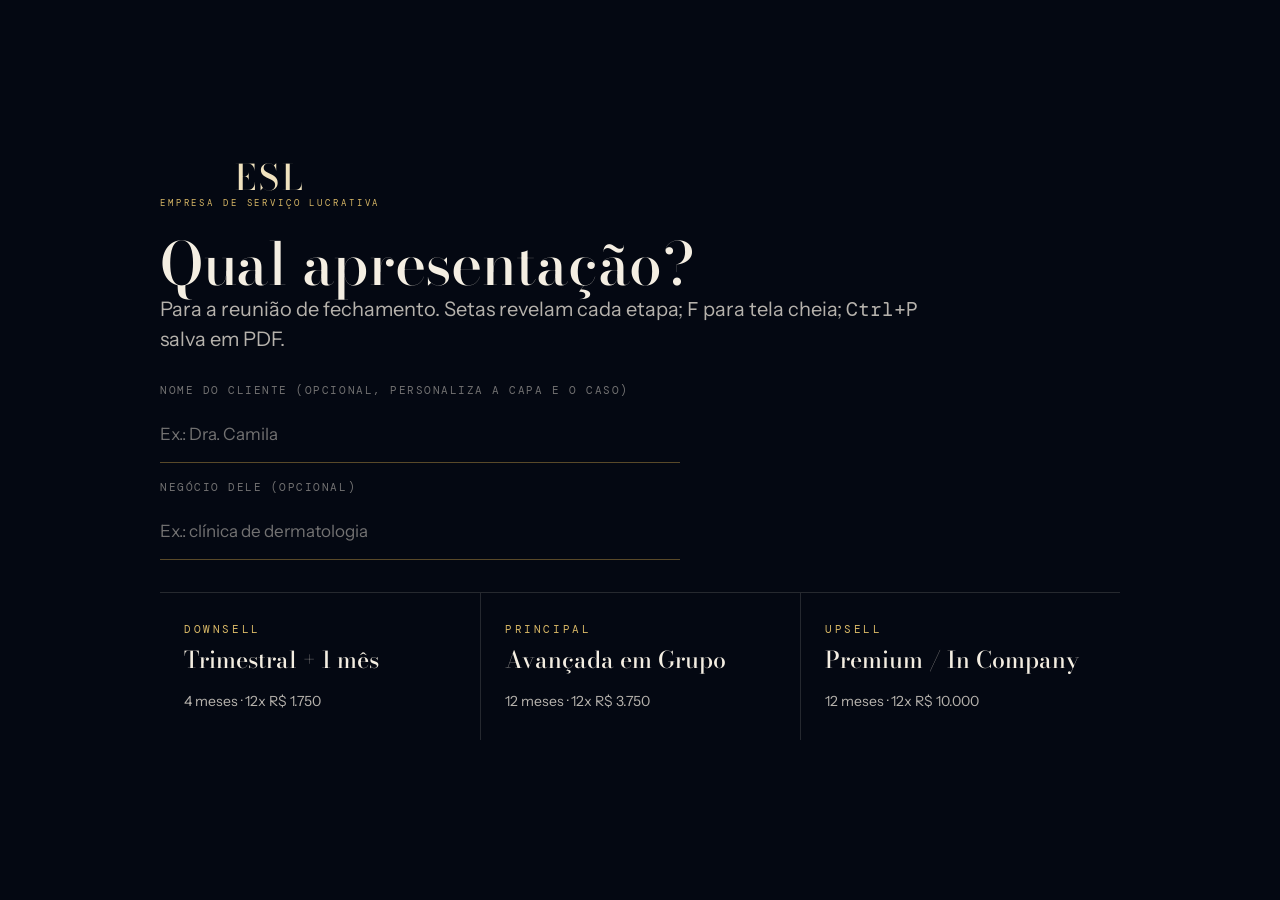
==== commit 741e2d49: "Decks v3: tela cheia fluida (container units), etapas dentro do slide, crossfade, HUD no rodapé Co-A" ====
--- a/apresentacao.html
+++ b/apresentacao.html
@@ -9,199 +9,231 @@
   html, body { height: 100%; overflow: hidden; }
   body { background: var(--navy-950); }
 
-  /* ---- Palco 1600×900 escalado ---- */
-  #viewport { position: fixed; inset: 0; display: grid; place-items: center; }
-  #stage { width: 1600px; height: 900px; position: relative; transform-origin: center center; }
-
-  /* Cada slide: cabeçalho (56–120px), área útil (150–790px), rodapé (~850px) */
+  /* ============================================================
+     Palco: ocupa a janela inteira. Cada slide é um container e
+     --u é a unidade de escala (16px em 1600×900), presa à dimensão
+     limitante da janela: nunca estoura na vertical.
+     ============================================================ */
+  #stage { position: fixed; inset: 0; }
   .slide {
     position: absolute; inset: 0;
-    padding: 150px 110px 110px;
-    display: flex; flex-direction: column; justify-content: center;
-    opacity: 0; visibility: hidden; transform: translateX(32px); content-visibility: hidden;
-    transition: opacity 500ms var(--ease-out), transform 600ms var(--ease-out), visibility 0s 500ms;
-    background: var(--navy-900); overflow: hidden;
+    container-type: size;
+    --u: min(1cqw, 1.7778cqh);
+    display: flex; flex-direction: column;
+    padding: 5cqh 6.5cqw 4cqh;
+    background: var(--navy-900); color: var(--paper);
+    overflow: hidden;
+    opacity: 0; transform: scale(1.012); visibility: hidden; content-visibility: hidden;
   }
+  @supports not (width: 1cqw) { .slide { --u: 16px; } }
+  .slide.active { opacity: 1; transform: none; visibility: visible; content-visibility: visible; z-index: 2; transition: opacity 480ms var(--ease-out), transform 640ms var(--ease-out); }
+  .slide.leaving { opacity: 1; transform: scale(0.985); visibility: visible; content-visibility: visible; z-index: 1; transition: transform 640ms var(--ease-out); }
   .slide.paper { background: var(--paper); color: var(--ink); }
-  .slide.active { opacity: 1; visibility: visible; transform: none; content-visibility: visible; transition: opacity 500ms var(--ease-out), transform 600ms var(--ease-out), visibility 0s; }
-  .slide.prev { transform: translateX(-32px); }
-  .slide.active::after {
-    content: ""; position: absolute; inset: 0; pointer-events: none; opacity: 0.06; mix-blend-mode: overlay;
-    background-image: url("data:image/svg+xml;utf8,<svg xmlns='http://www.w3.org/2000/svg' width='180' height='180'><filter id='n'><feTurbulence type='fractalNoise' baseFrequency='0.85' numOctaves='2' stitchTiles='stitch'/></filter><rect width='100%' height='100%' filter='url(%23n)'/></svg>");
+
+  #grain { position: fixed; inset: 0; z-index: 5; pointer-events: none; opacity: 0.06; mix-blend-mode: overlay;
+    background-image: url("data:image/svg+xml;utf8,<svg xmlns='http://www.w3.org/2000/svg' width='180' height='180'><filter id='n'><feTurbulence type='fractalNoise' baseFrequency='0.85' numOctaves='2' stitchTiles='stitch'/></filter><rect width='100%' height='100%' filter='url(%23n)'/></svg>"); }
+  .gridlines { position: absolute; inset: 0; pointer-events: none; }
+  .gridlines::before, .gridlines::after { content: ""; position: absolute; top: 5cqh; bottom: 4cqh; width: 1px; background: var(--hair); }
+  .gridlines::before { left: 4cqw; } .gridlines::after { right: 4cqw; }
+  .paper .gridlines::before, .paper .gridlines::after { background: var(--hair-ink); }
+
+  /* ---- Zonas em fluxo ---- */
+  .sl-head { flex: none; display: flex; justify-content: space-between; align-items: center; padding-bottom: 2cqh; border-bottom: 1px solid var(--hair); position: relative; z-index: 2; }
+  .paper .sl-head { border-color: var(--hair-ink); }
+  .sl-head .brand .word { font-size: calc(1.6 * var(--u)); }
+  .sl-head .brand .sub { font-size: calc(0.46 * var(--u)); }
+  .sl-head .plan-tag { font-family: var(--font-mono); font-size: calc(0.64 * var(--u)); letter-spacing: 0.24em; text-transform: uppercase; color: var(--gold-400); }
+  .paper .brand .word { color: var(--navy-800); } .paper .brand .sub { color: var(--gold-600); } .paper .sl-head .plan-tag { color: var(--gold-600); }
+
+  .sl-body { flex: 1 1 auto; min-height: 0; display: flex; flex-direction: column; justify-content: center; margin: 4cqh 0 3cqh; position: relative; z-index: 2; overflow: hidden; }
+  .sl-title { flex: none; display: grid; gap: calc(0.6 * var(--u)); margin-bottom: calc(2.2 * var(--u)); }
+  .sl-title h2 { font-size: calc(2.9 * var(--u)); max-width: 24ch; text-wrap: balance; }
+  .sl-main { flex: 1 1 auto; min-height: 0; display: flex; flex-direction: column; justify-content: center; }
+
+  .sl-foot { flex: none; display: grid; grid-template-columns: auto 1fr auto auto; align-items: center; gap: calc(1.5 * var(--u)); height: 3cqh; font-family: var(--font-mono); font-size: calc(0.62 * var(--u)); letter-spacing: 0.22em; text-transform: uppercase; color: var(--mist-2); position: relative; z-index: 2; }
+  .paper .sl-foot { color: var(--ink-3); }
+  .sl-foot .pg b { color: var(--gold-400); font-weight: 500; }
+  .sl-foot .dots { display: flex; gap: calc(0.45 * var(--u)); justify-self: center; }
+  .sl-foot .dots i { display: block; width: calc(0.45 * var(--u)); height: calc(0.45 * var(--u)); background: var(--hair-gold); transition: background 300ms; }
+  .sl-foot .dots i.on { background: var(--gold-400); }
+  .sl-foot .hud { display: flex; gap: calc(0.5 * var(--u)); opacity: 0; transition: opacity 300ms; }
+  body.hud-on .sl-foot .hud { opacity: 1; }
+  .sl-foot .hud button { background: transparent; border: 1px solid var(--hair-gold); color: inherit; font: inherit; letter-spacing: 0.1em; padding: calc(0.25 * var(--u)) calc(0.6 * var(--u)); cursor: pointer; }
+  .sl-foot .hud button:hover { border-color: var(--gold-400); color: var(--gold-400); }
+  #progress { position: fixed; left: 0; bottom: 0; height: 2px; background: var(--gold-500); width: 0; transition: width 400ms var(--ease-out); z-index: 6; }
+
+  /* ---- Tipografia em --u (sobrescreve os rem do esl.css dentro do slide) ---- */
+  .slide .eyebrow { font-size: calc(0.68 * var(--u)); gap: calc(0.75 * var(--u)); }
+  .slide .eyebrow::before { width: calc(1.4 * var(--u)); }
+  .paper .eyebrow { color: var(--gold-600); } .paper .eyebrow::before { background: var(--gold-600); }
+  .slide .lead { font-size: calc(1.2 * var(--u)); max-width: 62ch; }
+  .slide p { font-size: calc(1.05 * var(--u)); }
+  .slide .small { font-size: calc(0.85 * var(--u)); }
+  .slide .pill { font-size: calc(0.62 * var(--u)); padding: calc(0.3 * var(--u)) calc(0.6 * var(--u)); }
+  .slide .stat { gap: calc(0.4 * var(--u)); padding-top: calc(0.7 * var(--u)); }
+  .slide .stat .n { font-size: calc(2.6 * var(--u)); }
+  .slide .stat .l { font-size: calc(0.68 * var(--u)); }
+  .slide em.gold { color: var(--gold-400); }
+  .paper em.gold { color: var(--gold-700); }
+
+  /* ---- Entradas: automáticas (.auto) e por etapa (.frag) ---- */
+  .auto { opacity: 0; }
+  .slide:is(.active, .leaving) .auto { animation: aIn 700ms var(--ease-out) forwards; animation-delay: calc(60ms + var(--i, 0) * 90ms); }
+  .slide.noauto .auto { animation: none; opacity: 1; }
+  @keyframes aIn { from { opacity: 0; transform: translateY(1.4cqh); } to { opacity: 1; transform: none; } }
+  .frag { opacity: 0; transform: translateY(1.5cqh); transition: opacity 500ms var(--ease-out), transform 600ms var(--ease-out); }
+  .frag.on { opacity: 1; transform: none; }
+  .slide.instant .frag { transition: none; }
+  @media (prefers-reduced-motion: reduce) {
+    .slide.active, .slide.leaving, .frag { transition: none; }
+    .slide:is(.active, .leaving) .auto { animation: none; opacity: 1; }
   }
-  /* Fios de grade nas margens */
-  .gridlines { position: absolute; inset: 0; pointer-events: none; }
-  .gridlines::before, .gridlines::after { content: ""; position: absolute; top: 120px; bottom: 80px; width: 1px; background: var(--hair); }
-  .gridlines::before { left: 70px; } .gridlines::after { right: 70px; }
-  .paper .gridlines::before, .paper .gridlines::after { background: var(--hair-ink); }
-
-  .sl-head { position: absolute; top: 56px; left: 110px; right: 110px; display: flex; justify-content: space-between; align-items: center; z-index: 2; padding-bottom: 18px; border-bottom: 1px solid var(--hair); }
-  .paper .sl-head { border-color: var(--hair-ink); }
-  .sl-head .brand .word { font-size: 1.6rem; }
-  .sl-head .brand .sub { font-size: 0.46rem; }
-  .sl-head .plan-tag { font-family: var(--font-mono); font-size: 0.64rem; letter-spacing: 0.24em; text-transform: uppercase; color: var(--gold-400); }
-  .paper .brand .word { color: var(--navy-800); } .paper .brand .sub { color: var(--gold-600); } .paper .sl-head .plan-tag { color: var(--gold-600); }
-  .paper .eyebrow { color: var(--gold-600); } .paper .eyebrow::before { background: var(--gold-600); }
-  .sl-foot { position: absolute; bottom: 48px; left: 110px; right: 110px; display: flex; justify-content: space-between; font-family: var(--font-mono); font-size: 0.6rem; letter-spacing: 0.22em; text-transform: uppercase; color: var(--mist-2); z-index: 2; }
-  .paper .sl-foot { color: var(--ink-3); }
-  .sl-foot .pg { color: var(--gold-400); }
-
-  .a { opacity: 0; transform: translateY(14px); animation: aIn 700ms var(--ease-out) forwards; }
-  .a:nth-child(1) { animation-delay: 40ms; } .a:nth-child(2) { animation-delay: 140ms; } .a:nth-child(3) { animation-delay: 240ms; }
-  .a:nth-child(4) { animation-delay: 340ms; } .a:nth-child(5) { animation-delay: 440ms; } .a:nth-child(6) { animation-delay: 540ms; }
-  .a:nth-child(7) { animation-delay: 640ms; } .a:nth-child(8) { animation-delay: 740ms; }
-  @keyframes aIn { to { opacity: 1; transform: none; } }
-
-  .sl-title { display: grid; gap: 10px; margin-bottom: 36px; }
-  .sl-title h2 { font-size: 2.9rem; max-width: 24ch; }
-
-  /* Capa */
-  .cover { padding: 110px; display: grid; grid-template-columns: 1.05fr 0.95fr; gap: 80px; align-items: center; }
-  .cover .giant { font-size: 11rem; line-height: 0.85; color: var(--champagne); letter-spacing: -0.02em; font-weight: 500; }
-  .cover .sub { font-family: var(--font-mono); letter-spacing: 0.34em; text-transform: uppercase; color: var(--gold-400); font-size: 0.8rem; margin-top: 22px; }
-  .cover .plan-name { font-family: var(--font-display); font-size: 2.2rem; font-weight: 400; font-style: italic; margin-top: 44px; padding-top: 24px; border-top: 1px solid var(--hair-gold); max-width: 20ch; }
-  .cover .photo-slot { aspect-ratio: 4/5; height: 640px; width: auto; justify-self: end; }
-  .cover .for { margin-top: 22px; font-family: var(--font-mono); font-size: 0.7rem; letter-spacing: 0.22em; text-transform: uppercase; color: var(--mist-2); }
+
+  /* ---- Capa ---- */
+  .cover .sl-body { display: grid; grid-template-columns: 1.05fr 0.95fr; gap: 5cqw; align-items: center; margin-top: 2cqh; }
+  .cover .giant { font-size: calc(11 * var(--u)); line-height: 0.85; color: var(--champagne); letter-spacing: -0.02em; font-weight: 500; }
+  .cover .sub { font-family: var(--font-mono); letter-spacing: 0.34em; text-transform: uppercase; color: var(--gold-400); font-size: calc(0.8 * var(--u)); margin-top: calc(1.4 * var(--u)); }
+  .cover .plan-name { font-family: var(--font-display); font-size: calc(2.2 * var(--u)); font-weight: 400; font-style: italic; margin-top: calc(2.6 * var(--u)); padding-top: calc(1.5 * var(--u)); border-top: 1px solid var(--hair-gold); max-width: 20ch; }
+  .cover .photo-slot { height: 62cqh; aspect-ratio: 4 / 5; width: auto; justify-self: end; }
+  .cover .for { margin-top: calc(1.4 * var(--u)); font-family: var(--font-mono); font-size: calc(0.7 * var(--u)); letter-spacing: 0.22em; text-transform: uppercase; color: var(--mist-2); }
   .cover .for b { color: var(--champagne); font-weight: 500; }
 
-  /* Afirmação grande */
-  .statement { text-align: center; }
-  .statement .big { font-family: var(--font-display); font-size: 4.6rem; line-height: 1.08; font-weight: 500; max-width: 22ch; margin: 24px auto 0; font-variation-settings: "opsz" 96; }
+  /* ---- Afirmação ---- */
+  .statement .sl-body { text-align: center; align-items: center; }
+  .statement .big { font-family: var(--font-display); font-size: calc(4.6 * var(--u)); line-height: 1.08; font-weight: 500; max-width: 22ch; margin: calc(1.5 * var(--u)) auto 0; text-wrap: balance; }
   .statement .big em { color: var(--gold-400); font-style: italic; font-weight: 400; }
-  .paper .statement .big em, .slide.paper em.gold { color: var(--gold-600); }
-  .statement .after { margin: 34px auto 0; font-size: 1.2rem; color: var(--mist); max-width: 62ch; }
-  .paper .statement .after { color: var(--ink-2); }
-
-  /* Espelho */
-  .mirror-grid { display: grid; grid-template-columns: 1fr 1fr; column-gap: 70px; margin-top: 10px; }
-  .mirror-grid .m { position: relative; font-family: var(--font-display); font-style: italic; font-size: 1.75rem; line-height: 1.22; padding: 26px 0 26px 48px; border-top: 1px solid var(--hair-ink); }
-  .mirror-grid .m::before { content: "\201C"; position: absolute; left: 0; top: 14px; font-size: 3.4rem; line-height: 1; color: var(--gold-600); font-style: normal; }
-
-  /* ESL letras */
+  .paper .statement .big em, .statement.paper .big em { color: var(--gold-700); }
+  .statement .after { margin: calc(2.2 * var(--u)) auto 0; font-size: calc(1.2 * var(--u)); color: var(--mist); max-width: 62ch; }
+  .paper .after { color: var(--ink-2); }
+
+  /* ---- Espelho ---- */
+  .mirror-grid { display: grid; grid-template-columns: 1fr 1fr; column-gap: 4cqw; }
+  .mirror-grid .m { position: relative; font-family: var(--font-display); font-style: italic; font-weight: 500; font-variation-settings: "opsz" 18; font-size: calc(1.75 * var(--u)); line-height: 1.22; padding: calc(1.6 * var(--u)) 0 calc(1.6 * var(--u)) calc(3 * var(--u)); border-top: 1px solid var(--hair-ink); }
+  .mirror-grid .m::before { content: "\201C"; position: absolute; left: 0; top: calc(0.9 * var(--u)); font-size: calc(3.4 * var(--u)); line-height: 1; color: var(--gold-600); font-style: normal; }
+
+  /* ---- Método ESL ---- */
   .esl3 { display: grid; grid-template-columns: repeat(3, 1fr); }
-  .esl3 .col { padding: 26px 34px 0 0; border-top: 1px solid var(--hair-gold); }
-  .esl3 .col + .col { border-left: 1px solid var(--hair); padding-left: 34px; }
-  .esl3 .L { font-family: var(--font-display); font-size: 8.5rem; line-height: 0.8; font-weight: 500; color: var(--gold-400); letter-spacing: -0.02em; font-variation-settings: "opsz" 96; }
-  .esl3 .t { font-family: var(--font-display); font-size: 1.85rem; font-weight: 500; margin-top: 22px; line-height: 1.1; }
+  .esl3 .col { padding: calc(1.6 * var(--u)) calc(2 * var(--u)) 0 0; border-top: 1px solid var(--hair-gold); }
+  .esl3 .col + .col { border-left: 1px solid var(--hair); padding-left: calc(2 * var(--u)); }
+  .esl3 .L { font-family: var(--font-display); font-size: calc(8.5 * var(--u)); line-height: 0.8; font-weight: 500; color: var(--gold-400); letter-spacing: -0.02em; font-variation-settings: "opsz" 96; }
+  .esl3 .t { font-family: var(--font-display); font-size: calc(1.85 * var(--u)); font-weight: 600; margin-top: calc(1.4 * var(--u)); line-height: 1.1; }
   .esl3 .t em { color: var(--gold-400); font-style: italic; font-weight: 400; }
-  .esl3 p { color: var(--mist); font-size: 1rem; margin-top: 12px; max-width: 34ch; }
-
-  /* Linha do tempo */
-  .timeline { margin-top: 10px; }
+  .esl3 p { color: var(--mist); font-size: calc(1 * var(--u)); margin-top: calc(0.8 * var(--u)); max-width: 34ch; }
+
+  /* ---- Linha do tempo ---- */
   .timeline .bar { height: 1px; background: var(--hair-gold); }
-  .timeline .phases { display: grid; grid-template-columns: repeat(3, 1fr); gap: 40px; margin-top: 34px; }
+  .timeline .phases { display: grid; grid-template-columns: repeat(3, 1fr); gap: calc(2.5 * var(--u)); margin-top: calc(2.2 * var(--u)); }
   .timeline .ph { position: relative; }
-  .timeline .ph::before { content: ""; position: absolute; top: -40px; left: 0; width: 10px; height: 10px; background: var(--gold-500); }
-  .timeline .ph .k { font-family: var(--font-mono); font-size: 0.64rem; letter-spacing: 0.24em; text-transform: uppercase; color: var(--gold-400); }
-  .timeline .ph .t { font-family: var(--font-display); font-size: 1.9rem; font-weight: 500; margin-top: 10px; line-height: 1.1; }
-  .timeline .ph p { color: var(--mist); font-size: 1rem; margin-top: 10px; max-width: 36ch; }
-
-  /* Caso (barras) */
-  .case { display: grid; grid-template-columns: 1fr 1fr; gap: 90px; align-items: center; }
-  .bars { display: grid; grid-template-columns: 1fr 1fr; gap: 36px; align-items: end; height: 420px; border-bottom: 1px solid var(--hair-gold); }
-  .bar-col { display: grid; align-content: end; gap: 12px; height: 100%; }
-  .bar-col .b { border: 1px solid var(--hair-gold); display: grid; align-content: start; padding: 20px; transform-origin: bottom; animation: grow 900ms var(--ease-out) forwards; transform: scaleY(0); background: rgba(244,238,226,0.03); }
-  .bar-col.hi .b { background: var(--gold-500); border-color: var(--gold-500); color: var(--navy-950); animation-delay: 300ms; }
-  .bar-col .n { font-family: var(--font-display); font-size: 2.4rem; font-weight: 500; line-height: 1; }
-  .bar-col .l { font-family: var(--font-mono); font-size: 0.62rem; letter-spacing: 0.2em; text-transform: uppercase; opacity: 0.8; margin-top: 8px; }
-  .bar-col .cap { font-family: var(--font-mono); font-size: 0.66rem; letter-spacing: 0.2em; text-transform: uppercase; color: var(--mist-2); padding-top: 14px; }
-  @keyframes grow { to { transform: scaleY(1); } }
-  .case ul { list-style: none; padding: 0; margin: 26px 0 0; }
-  .case li { display: grid; grid-template-columns: 28px 1fr; gap: 14px; color: var(--mist); font-size: 1.05rem; padding: 12px 0; border-top: 1px solid var(--hair); }
+  .timeline .ph::before { content: ""; position: absolute; top: calc(-2.6 * var(--u)); left: 0; width: calc(0.6 * var(--u)); height: calc(0.6 * var(--u)); background: var(--gold-500); }
+  .timeline .ph .k { font-family: var(--font-mono); font-size: calc(0.64 * var(--u)); letter-spacing: 0.24em; text-transform: uppercase; color: var(--gold-400); }
+  .timeline .ph .t { font-family: var(--font-display); font-size: calc(1.9 * var(--u)); font-weight: 600; margin-top: calc(0.6 * var(--u)); line-height: 1.1; }
+  .timeline .ph p { color: var(--mist); font-size: calc(1 * var(--u)); margin-top: calc(0.6 * var(--u)); max-width: 36ch; }
+
+  /* ---- Caso ---- */
+  .case { display: grid; grid-template-columns: 1fr 1fr; gap: 5cqw; align-items: stretch; height: 100%; min-height: 0; }
+  .case .txt { display: flex; flex-direction: column; justify-content: center; min-height: 0; }
+  .case h2 { font-size: calc(2.9 * var(--u)); max-width: 16ch; margin-top: calc(0.8 * var(--u)); text-wrap: balance; }
+  .case ul { list-style: none; padding: 0; margin: calc(1.6 * var(--u)) 0 0; }
+  .case li { display: grid; grid-template-columns: calc(1.8 * var(--u)) 1fr; gap: calc(0.9 * var(--u)); color: var(--mist); font-size: calc(1.05 * var(--u)); padding: calc(0.75 * var(--u)) 0; border-top: 1px solid var(--hair); }
   .case li::before { content: "\2192"; color: var(--gold-400); font-family: var(--font-mono); }
-
-  /* Cards acumulando: altura fixa, nunca encosta no rodapé */
-  .cards { display: grid; gap: 18px; grid-template-columns: repeat(var(--cols, 4), 1fr); align-items: stretch; }
-  .dcard { position: relative; border: 1px solid var(--hair); padding: 56px 22px 22px; height: 300px; display: grid; align-content: end; gap: 10px; opacity: 0; transform: translateY(14px); animation: aIn 700ms var(--ease-out) forwards; }
-  .dcard:nth-child(1) { animation-delay: 60ms; } .dcard:nth-child(2) { animation-delay: 140ms; } .dcard:nth-child(3) { animation-delay: 220ms; }
-  .dcard:nth-child(4) { animation-delay: 300ms; } .dcard:nth-child(5) { animation-delay: 380ms; } .dcard:nth-child(6) { animation-delay: 460ms; }
-  .dcard.new { border-color: var(--gold-500); }
-  .dcard.new::before { content: ""; position: absolute; left: -1px; right: -1px; top: -1px; height: 3px; background: var(--gold-500); }
-  .dcard .idx { position: absolute; top: 18px; left: 22px; font-family: var(--font-display); font-size: 1.5rem; color: var(--gold-400); line-height: 1; }
-  .dcard .t { font-family: var(--font-display); font-size: 1.4rem; font-weight: 500; line-height: 1.12; }
-  .dcard .d { font-size: 0.84rem; color: var(--mist-2); line-height: 1.4; }
-  .dcard .v { position: absolute; top: 16px; right: 18px; }
-
-  .stackall .cards { --cols: 5; gap: 12px; }
-  .stackall .dcard { height: 140px; padding: 44px 16px 14px; }
-  .stackall .dcard .idx { font-size: 1.1rem; top: 14px; left: 16px; }
-  .stackall .dcard .t { font-size: 1rem; }
+  .bars { display: grid; grid-template-columns: 1fr 1fr; gap: calc(2.2 * var(--u)); align-items: end; height: 100%; min-height: 0; border-bottom: 1px solid var(--hair-gold); }
+  .bar-col { display: grid; grid-template-rows: minmax(0, 1fr) auto; align-items: end; gap: calc(0.75 * var(--u)); height: 100%; min-height: 0; }
+  .bar-col .b { border: 1px solid var(--hair-gold); display: grid; align-content: start; padding: calc(1.25 * var(--u)); background: rgba(244,238,226,0.03); min-height: 0; align-self: end; }
+  .bar-col.hi .b { background: var(--gold-500); border-color: var(--gold-500); color: var(--navy-950); }
+  .bar-col .n { font-family: var(--font-display); font-size: calc(2.4 * var(--u)); font-weight: 600; line-height: 1; }
+  .bar-col .l { font-family: var(--font-mono); font-size: calc(0.62 * var(--u)); letter-spacing: 0.2em; text-transform: uppercase; opacity: 0.8; margin-top: calc(0.5 * var(--u)); }
+  .bar-col .cap { font-family: var(--font-mono); font-size: calc(0.66 * var(--u)); letter-spacing: 0.2em; text-transform: uppercase; color: var(--mist-2); padding-top: calc(0.9 * var(--u)); }
+  .bar-col.frag { transform: none; transition: opacity 600ms var(--ease-out); }
+  .bar-col.frag .b { transform: scaleY(0); transform-origin: bottom; transition: transform 800ms var(--ease-out); }
+  .bar-col.frag.on .b { transform: none; }
+
+  /* ---- Cards (etapas) ---- */
+  .cards { display: grid; gap: calc(1.1 * var(--u)); grid-template-columns: repeat(var(--cols, 4), 1fr); grid-auto-rows: minmax(0, 1fr); height: 100%; max-height: 48cqh; min-height: 0; }
+  .dcard { position: relative; border: 1px solid var(--hair); padding: calc(1.4 * var(--u)); min-height: 0; overflow: hidden; display: grid; grid-template-rows: auto 1fr auto; gap: calc(0.6 * var(--u)); }
+  .dcard::before { content: ""; position: absolute; left: -1px; right: -1px; top: -1px; height: 3px; background: var(--gold-500); opacity: 0; transition: opacity 400ms; }
+  .dcard.cur { border-color: var(--gold-500); }
+  .dcard.cur::before { opacity: 1; }
+  .dcard .idx { font-family: var(--font-display); font-size: calc(1.5 * var(--u)); color: var(--gold-400); line-height: 1; display: flex; justify-content: space-between; align-items: start; }
+  .dcard .t { font-family: var(--font-display); font-size: calc(1.4 * var(--u)); font-weight: 600; line-height: 1.12; align-self: end; }
+  .dcard .d { font-size: calc(0.85 * var(--u)); color: var(--mist-2); line-height: 1.4; }
+  .stackall .cards { --cols: 5; gap: calc(0.75 * var(--u)); max-height: none; height: auto; flex: 1 1 auto; }
+  .stackall .sl-title { margin-bottom: calc(1.4 * var(--u)); }
+  .stackall .total-line, .sl-main + .total-line { margin-top: calc(1 * var(--u)); padding-top: calc(0.8 * var(--u)); }
+  .stackall .dcard { padding: calc(0.9 * var(--u)) calc(1 * var(--u)); gap: calc(0.3 * var(--u)); }
+  .stackall .dcard .idx { font-size: calc(1 * var(--u)); }
+  .stackall .dcard .t { font-size: calc(1 * var(--u)); display: -webkit-box; -webkit-line-clamp: 2; -webkit-box-orient: vertical; overflow: hidden; }
   .stackall .dcard .d { display: none; }
-  .stackall .dcard .v { top: 12px; right: 12px; }
-  .total-line { display: flex; align-items: baseline; justify-content: space-between; border-top: 1px solid var(--hair-gold); padding-top: 18px; margin-top: 24px; }
-  .total-line .l { font-family: var(--font-mono); letter-spacing: 0.26em; text-transform: uppercase; color: var(--mist-2); font-size: 0.72rem; }
-  .total-line .n { font-family: var(--font-display); font-size: 3.6rem; font-weight: 500; color: var(--champagne); line-height: 1; }
-  .total-line .n.strike { text-decoration: line-through; text-decoration-color: var(--signal); text-decoration-thickness: 3px; color: var(--mist-2); font-size: 2.2rem; }
-
-  .bonus-title { text-align: center; }
-  .bonus-title .giant { font-size: 6.5rem; color: var(--gold-400); font-style: italic; font-weight: 400; }
-
-  /* Preço */
-  .price-slide { display: grid; grid-template-columns: 1fr 1.05fr; gap: 90px; align-items: center; }
-  .price-slide .giant { font-size: 8.5rem; line-height: 0.9; color: var(--champagne); letter-spacing: -0.02em; font-weight: 500; }
-  .price-slide .giant small { font-size: 0.34em; vertical-align: top; line-height: 1.9; margin-right: 8px; color: var(--gold-400); font-weight: 400; }
+  .total-line { flex: none; display: flex; align-items: baseline; justify-content: space-between; border-top: 1px solid var(--hair-gold); padding-top: calc(1.1 * var(--u)); margin-top: calc(1.5 * var(--u)); }
+  .total-line .l { font-family: var(--font-mono); letter-spacing: 0.26em; text-transform: uppercase; color: var(--mist-2); font-size: calc(0.72 * var(--u)); }
+  .total-line .n { font-family: var(--font-display); font-size: calc(3.6 * var(--u)); font-weight: 500; color: var(--champagne); line-height: 1; }
+  .total-line .n.strike { text-decoration: line-through; text-decoration-color: var(--signal); text-decoration-thickness: 3px; color: var(--mist-2); font-size: calc(2.2 * var(--u)); }
+
+  /* ---- Preço ---- */
+  .price { display: grid; grid-template-columns: 1fr 1.05fr; gap: 5cqw; align-items: center; }
+  .price .giant { font-size: calc(8.5 * var(--u)); line-height: 0.9; color: var(--champagne); letter-spacing: -0.02em; font-weight: 500; }
+  .price .giant small { font-size: 0.34em; vertical-align: top; line-height: 1.9; margin-right: calc(0.5 * var(--u)); color: var(--gold-400); font-weight: 400; }
   .opts { display: grid; border-top: 1px solid var(--hair-gold); }
-  .opt { border-bottom: 1px solid var(--hair); padding: 24px 0; display: grid; grid-template-columns: 230px 1fr; gap: 28px; align-items: center; }
-  .opt .k { font-family: var(--font-mono); font-size: 0.64rem; letter-spacing: 0.24em; text-transform: uppercase; color: var(--gold-400); }
-  .opt .n { font-family: var(--font-display); font-size: 2.1rem; font-weight: 500; line-height: 1; color: var(--champagne); margin-top: 6px; }
-  .opt .s { font-size: 0.95rem; color: var(--mist); }
-  .opt.best { background: var(--gold-500); padding: 24px; margin-top: 12px; border: 0; }
+  .opt { border-bottom: 1px solid var(--hair); padding: calc(1.5 * var(--u)) 0; display: grid; grid-template-columns: calc(14 * var(--u)) 1fr; gap: calc(1.75 * var(--u)); align-items: center; }
+  .opt .k { font-family: var(--font-mono); font-size: calc(0.64 * var(--u)); letter-spacing: 0.24em; text-transform: uppercase; color: var(--gold-400); }
+  .opt .n { font-family: var(--font-display); font-size: calc(2.1 * var(--u)); font-weight: 600; line-height: 1; color: var(--champagne); margin-top: calc(0.4 * var(--u)); }
+  .opt .s { font-size: calc(0.95 * var(--u)); color: var(--mist); }
+  .opt.best { background: var(--gold-500); padding: calc(1.5 * var(--u)); margin-top: calc(0.75 * var(--u)); border: 0; }
   .opt.best .k, .opt.best .n, .opt.best .s { color: var(--navy-950); }
 
-  /* Soma */
-  .sum { display: grid; grid-template-columns: 1fr auto 1fr auto 1.2fr; align-items: center; gap: 26px; text-align: center; margin-top: 30px; }
-  .sum .n { font-family: var(--font-display); font-size: 3.8rem; font-weight: 500; color: var(--champagne); line-height: 1; }
-  .sum .l { font-family: var(--font-mono); font-size: 0.64rem; letter-spacing: 0.24em; text-transform: uppercase; color: var(--mist-2); margin-top: 12px; }
-  .sum .op { font-family: var(--font-display); font-size: 3.4rem; color: var(--gold-400); font-weight: 400; }
-  .sum .res .n { font-size: 5rem; color: var(--gold-400); }
-
-  /* Comparação */
-  .vs { display: grid; grid-template-columns: 1fr auto 1fr; gap: 50px; align-items: stretch; }
-  .vs .side { border-top: 1px solid var(--hair); padding-top: 28px; display: grid; gap: 14px; align-content: start; }
+  /* ---- Soma ---- */
+  .sum { display: grid; grid-template-columns: 1fr auto 1fr auto 1.2fr; align-items: center; gap: calc(1.6 * var(--u)); text-align: center; margin-top: calc(1.8 * var(--u)); }
+  .sum .n { font-family: var(--font-display); font-size: calc(3.8 * var(--u)); font-weight: 500; color: var(--champagne); line-height: 1; }
+  .sum .l { font-family: var(--font-mono); font-size: calc(0.64 * var(--u)); letter-spacing: 0.24em; text-transform: uppercase; color: var(--mist-2); margin-top: calc(0.75 * var(--u)); }
+  .sum .op { font-family: var(--font-display); font-size: calc(3.4 * var(--u)); color: var(--gold-400); font-weight: 400; }
+  .sum .res .n { font-size: calc(5 * var(--u)); color: var(--gold-400); }
+  .conta .sl-body { text-align: center; align-items: center; }
+
+  /* ---- Comparação ---- */
+  .vs { display: grid; grid-template-columns: 1fr auto 1fr; gap: calc(3 * var(--u)); align-items: stretch; }
+  .vs .side { border-top: 1px solid var(--hair); padding-top: calc(1.75 * var(--u)); display: grid; gap: calc(0.9 * var(--u)); align-content: start; }
   .vs .side.good { border-top: 3px solid var(--gold-500); }
-  .vs .side .k { font-family: var(--font-mono); font-size: 0.64rem; letter-spacing: 0.24em; text-transform: uppercase; color: var(--gold-400); }
-  .vs .side .n { font-family: var(--font-display); font-size: 3.4rem; font-weight: 500; line-height: 1; color: var(--champagne); }
-  .vs .side p { color: var(--mist); font-size: 1.02rem; max-width: 44ch; }
-  .vs .mid { align-self: center; font-family: var(--font-display); font-style: italic; font-size: 2.2rem; color: var(--gold-400); }
-
-  /* Para quem é */
-  .who { display: grid; grid-template-columns: 1fr 1fr; gap: 70px; }
+  .vs .side .k { font-family: var(--font-mono); font-size: calc(0.64 * var(--u)); letter-spacing: 0.24em; text-transform: uppercase; color: var(--gold-400); }
+  .vs .side .n { font-family: var(--font-display); font-size: calc(3.4 * var(--u)); font-weight: 500; line-height: 1; color: var(--champagne); }
+  .vs .side .n span { font-size: calc(1.2 * var(--u)); }
+  .vs .side p { color: var(--mist); font-size: calc(1.02 * var(--u)); max-width: 44ch; }
+  .vs .mid { align-self: center; font-family: var(--font-display); font-style: italic; font-size: calc(2.2 * var(--u)); color: var(--gold-400); }
+
+  /* ---- Para quem é ---- */
+  .who { display: grid; grid-template-columns: 1fr 1fr; gap: 4.5cqw; }
   .who ul { list-style: none; padding: 0; margin: 0; }
-  .who li { display: grid; grid-template-columns: 32px 1fr; gap: 14px; font-size: 1.2rem; line-height: 1.35; padding: 14px 0; border-top: 1px solid var(--hair-ink); }
+  .who li { display: grid; grid-template-columns: calc(2 * var(--u)) 1fr; gap: calc(0.9 * var(--u)); font-size: calc(1.2 * var(--u)); line-height: 1.35; padding: calc(0.9 * var(--u)) 0; border-top: 1px solid var(--hair-ink); }
   .who li::before { font-family: var(--font-mono); color: var(--gold-600); }
   .who .yes li::before { content: "\2713"; }
   .who .no li::before { content: "\2715"; color: var(--signal); }
-  .who h3 { font-size: 0.7rem; font-family: var(--font-mono); font-weight: 500; letter-spacing: 0.24em; text-transform: uppercase; margin-bottom: 14px; }
+  .who h3 { font-size: calc(0.7 * var(--u)); font-family: var(--font-mono); font-weight: 500; letter-spacing: 0.24em; text-transform: uppercase; margin-bottom: calc(0.9 * var(--u)); }
   .who .yes h3 { color: var(--gold-600); } .who .no h3 { color: var(--signal); }
 
-  /* Fechamento */
-  .closing { text-align: center; }
-  .closing h2 { font-size: 3.8rem; max-width: 22ch; margin: 18px auto 0; }
-  .closing .steps { display: grid; grid-template-columns: repeat(3, 1fr); margin-top: 56px; text-align: left; }
-  .closing .step { border-top: 1px solid var(--hair-gold); padding: 20px 30px 0 0; }
-  .closing .step + .step { border-left: 1px solid var(--hair); padding-left: 30px; }
-  .closing .step b { font-family: var(--font-display); font-weight: 500; font-size: 1.5rem; color: var(--gold-400); display: block; margin-bottom: 10px; line-height: 1; }
-  .closing .step .t { font-family: var(--font-display); font-size: 1.5rem; font-weight: 500; }
-
-  /* Foto + texto */
-  .photo-text { display: grid; grid-template-columns: 0.78fr 1.22fr; gap: 90px; align-items: center; }
-  .photo-text .photo-slot { aspect-ratio: 4/5; height: 600px; width: auto; justify-self: center; }
-  .photo-text h2 { font-size: 3rem; max-width: 20ch; }
-  .photo-text .nums { display: grid; grid-template-columns: repeat(3, 1fr); gap: 28px; margin-top: 34px; }
-  .photo-wide { display: grid; grid-template-columns: 1.1fr 0.9fr; gap: 90px; align-items: center; }
-  .photo-wide .photo-slot { aspect-ratio: 16/10; width: 100%; }
-  .photo-wide h2 { font-size: 3rem; }
-
-  /* ---- Controles ---- */
-  #progress { position: fixed; left: 0; bottom: 0; height: 2px; background: var(--gold-500); width: 0; transition: width 400ms var(--ease-out); z-index: 20; }
-  #hud { position: fixed; right: 18px; bottom: 14px; z-index: 20; display: flex; gap: 10px; align-items: center; font-family: var(--font-mono); font-size: 0.68rem; letter-spacing: 0.15em; color: var(--mist-2); opacity: 0.7; }
-  #hud button { background: transparent; border: 1px solid var(--hair); color: var(--mist); padding: 6px 10px; cursor: pointer; font: inherit; }
-  #hud button:hover { border-color: var(--gold-500); color: var(--gold-400); }
+  /* ---- Fechamento ---- */
+  .closing .sl-body { text-align: center; align-items: center; }
+  .closing h2 { font-size: calc(3.8 * var(--u)); max-width: 22ch; margin: calc(1.1 * var(--u)) auto 0; text-wrap: balance; }
+  .closing .steps { display: grid; grid-template-columns: repeat(3, 1fr); margin-top: calc(3.5 * var(--u)); text-align: left; width: 100%; }
+  .closing .step { border-top: 1px solid var(--hair-gold); padding: calc(1.25 * var(--u)) calc(1.9 * var(--u)) 0 0; }
+  .closing .step + .step { border-left: 1px solid var(--hair); padding-left: calc(1.9 * var(--u)); }
+  .closing .step b { font-family: var(--font-display); font-weight: 500; font-size: calc(1.5 * var(--u)); color: var(--gold-400); display: block; margin-bottom: calc(0.6 * var(--u)); line-height: 1; }
+  .closing .step .t { font-family: var(--font-display); font-size: calc(1.5 * var(--u)); font-weight: 600; }
+
+  /* ---- Foto + texto ---- */
+  .photo-text { display: grid; grid-template-columns: auto 1fr; gap: 5cqw; align-items: center; }
+  .photo-text .photo-slot { height: 60cqh; aspect-ratio: 4 / 5; width: auto; }
+  .photo-text h2 { font-size: calc(3 * var(--u)); max-width: 20ch; margin-top: calc(0.9 * var(--u)); text-wrap: balance; }
+  .photo-text .nums { display: grid; grid-template-columns: repeat(3, 1fr); gap: calc(1.75 * var(--u)); margin-top: calc(2.1 * var(--u)); }
+  .photo-wide { display: grid; grid-template-columns: 1.1fr 0.9fr; gap: 5cqw; align-items: center; }
+  .photo-wide .photo-slot { aspect-ratio: 16 / 10; width: 100%; max-height: 60cqh; }
+  .photo-wide h2 { font-size: calc(3 * var(--u)); text-wrap: balance; margin-top: calc(0.9 * var(--u)); }
+  .slide .photo-slot .mark { font-size: calc(10 * var(--u)); }
+  .slide .photo-slot .cap { font-size: calc(0.62 * var(--u)); }
+  .slide .photo-slot.framed { outline-offset: calc(0.75 * var(--u)); }
+
+  /* ---- Overlays (fora do #stage) ---- */
   #help { position: fixed; inset: 0; z-index: 30; display: none; place-items: center; background: rgba(4,8,18,0.92); }
   #help.show { display: grid; }
-  #help .box { max-width: 560px; padding: 32px; border: 1px solid var(--hair-gold); background: var(--navy-900); }
+  #help .box { max-width: 600px; padding: 32px; border: 1px solid var(--hair-gold); background: var(--navy-900); }
   #help kbd { font-family: var(--font-mono); background: rgba(244,238,226,0.08); padding: 2px 8px; border: 1px solid var(--hair); }
-
   #chooser { position: fixed; inset: 0; display: none; place-items: center; z-index: 40; background: var(--navy-950); overflow: auto; }
   #chooser.show { display: grid; }
   #chooser .box { width: min(960px, 92vw); padding: 40px 0; }
@@ -211,14 +243,17 @@
   #chooser a.card:hover { background: rgba(244,238,226,0.03); }
   #chooser .form { margin-top: 28px; max-width: 520px; }
 
+  /* ---- Impressão: 1600×900 fixos, tudo revelado ---- */
   @media print {
     @page { size: 1600px 900px; margin: 0; }
     html, body { overflow: visible; height: auto; background: var(--navy-950); }
-    #viewport { position: static; display: block; }
-    #stage { width: 1600px; height: auto; transform: none !important; }
-    .slide { position: relative; width: 1600px; height: 900px; opacity: 1 !important; visibility: visible !important; transform: none !important; content-visibility: visible; break-after: page; page-break-after: always; }
-    .a, .dcard, .bar-col .b { animation: none; opacity: 1; transform: none; }
-    #progress, #hud, #help, #chooser { display: none !important; }
+    #stage { position: static; }
+    .slide { position: relative; width: 1600px; height: 900px; opacity: 1 !important; transform: none !important; visibility: visible !important; content-visibility: visible !important; break-after: page; page-break-after: always; --u: 16px; }
+    .slide:last-child { break-after: auto; page-break-after: auto; }
+    .frag, .auto { opacity: 1 !important; transform: none !important; animation: none !important; transition: none !important; }
+    .bar-col.frag .b { transform: none !important; }
+    .dcard::before { display: none; }
+    .sl-foot .dots, .sl-foot .hud, #grain, #progress, #help, #chooser { display: none !important; }
   }
 </style>
 </head>
@@ -228,7 +263,7 @@
   <div class="box">
     <a class="brand" href="index.html"><span class="word">ESL</span><span class="sub">Empresa de Serviço Lucrativa</span></a>
     <h1 style="margin-top: 24px">Qual apresentação?</h1>
-    <p class="lead">Para a reunião de fechamento. Setas para avançar, <span class="mono">F</span> para tela cheia, <span class="mono">Ctrl+P</span> para salvar em PDF.</p>
+    <p class="lead">Para a reunião de fechamento. Setas revelam cada etapa; <span class="mono">F</span> para tela cheia; <span class="mono">Ctrl+P</span> salva em PDF.</p>
     <form class="form" id="chooser-form">
       <div class="field"><label for="c-nome">Nome do cliente (opcional, personaliza a capa e o caso)</label><input id="c-nome" placeholder="Ex.: Dra. Camila"></div>
       <div class="field"><label for="c-neg">Negócio dele (opcional)</label><input id="c-neg" placeholder="Ex.: clínica de dermatologia"></div>
@@ -241,19 +276,13 @@
   </div>
 </div>
 
-<div id="viewport"><div id="stage"></div></div>
+<div id="stage"></div>
+<div id="grain"></div>
 <div id="progress"></div>
-<div id="hud">
-  <span id="counter">1 / 1</span>
-  <button id="b-prev" title="Anterior (←)">←</button>
-  <button id="b-next" title="Próximo (→)">→</button>
-  <button id="b-full" title="Tela cheia (F)">⤢</button>
-  <button id="b-help" title="Ajuda (?)">?</button>
-</div>
 <div id="help"><div class="box stack">
   <h3>Atalhos</h3>
-  <p><kbd>→</kbd> <kbd>Espaço</kbd> próximo · <kbd>←</kbd> anterior · <kbd>Home</kbd>/<kbd>End</kbd> início/fim</p>
-  <p><kbd>F</kbd> tela cheia · <kbd>Ctrl+P</kbd> salvar em PDF (um slide por página) · <kbd>Esc</kbd> fecha</p>
+  <p><kbd>→</kbd> <kbd>Espaço</kbd> próxima etapa (ou próximo slide) · <kbd>←</kbd> volta uma etapa · <kbd>↓</kbd> revela tudo · <kbd>↑</kbd> esconde tudo</p>
+  <p><kbd>Shift</kbd>+<kbd>→</kbd> / <kbd>←</kbd> pula slide · <kbd>Home</kbd>/<kbd>End</kbd> início/fim · <kbd>F</kbd> tela cheia · <kbd>Ctrl+P</kbd> salvar em PDF · <kbd>Esc</kbd> fecha</p>
   <p class="muted small">Clique na metade direita avança; na esquerda, volta. Para personalizar: <span class="mono">?plano=avancada&amp;nome=Camila&amp;negocio=clínica</span></p>
 </div></div>
 
@@ -282,68 +311,68 @@
   const photo = (key, cap, cls = '') => PHOTO[key]
     ? `<div class="photo-slot framed ${cls}"><img src="${esc(PHOTO[key])}" alt="Henrique Ventura"></div>`
     : `<div class="photo-slot ${cls}"><span class="mark">HV</span><span class="cap">${esc(cap)}</span></div>`;
+  const auto = (i) => `class="auto" style="--i:${i}"`;
   const head = `<div class="gridlines"></div><div class="sl-head"><span class="brand"><span class="word">ESL</span><span class="sub">Programa de mentoria</span></span><span class="plan-tag">${esc(deck.nome)}</span></div>`;
-  const FOOT = '%%FOOT%%';
-  const card = (it, i, isNew, withV) => `
-    <div class="dcard${isNew ? ' new' : ''}">
-      <span class="idx">${String(i + 1).padStart(2, '0')}</span>
-      ${withV ? `<span class="v pill">${brl(it.v)}</span>` : ''}
+  const slide = (cls, body) => `<section class="slide ${cls}">${head}<div class="sl-body">${body}</div><div class="sl-foot"><span>@venturahenrique</span><span class="dots"></span><span class="hud"><button data-act="prev" title="Anterior">←</button><button data-act="next" title="Próximo">→</button><button data-act="full" title="Tela cheia (F)">⤢</button><button data-act="help" title="Ajuda (?)">?</button></span><span class="pg"></span></div></section>`;
+  const title = (eyebrow, h2) => `<div class="sl-title"><span class="eyebrow">${eyebrow}</span><h2>${h2}</h2></div>`;
+  const card = (it, i, { frag = false, withV = false, hi = false } = {}) => `
+    <div class="dcard${frag ? ' frag' : ''}${hi ? ' cur' : ''}"${frag ? '' : ` ${auto(i)}`}>
+      <span class="idx"><span>${String(i + 1).padStart(2, '0')}</span>${withV ? `<span class="pill">${brl(it.v)}</span>` : ''}</span>
       <div class="t">${esc(it.t)}</div>
-      ${it.d ? `<div class="d">${esc(it.d)}</div>` : ''}
+      ${it.d ? `<div class="d">${esc(it.d)}</div>` : '<span></span>'}
     </div>`;
   const S = [];
   const meses = deck.id === 'trimestral' ? 4 : 12;
 
   // 01 Capa
-  S.push(`<section class="slide cover"><div class="gridlines"></div>
+  S.push(slide('cover', `
     <div>
-      <div class="eyebrow a">Programa de mentoria · ${esc(deck.duracao)}</div>
-      <div class="giant a" style="margin-top:22px">ESL</div>
-      <div class="sub a">Empresa de Serviço Lucrativa</div>
-      <div class="plan-name a">${esc(deck.nome)}</div>
-      ${nome ? `<div class="for a">Preparado para <b>${esc(nome)}</b>${negocio ? ` · ${esc(negocio)}` : ''}</div>` : `<p class="lead a" style="margin-top:18px">${esc(deck.tagline)}</p>`}
+      <div class="eyebrow" ${auto(0)}>Programa de mentoria · ${esc(deck.duracao)}</div>
+      <div class="giant" ${auto(1)} style="--i:1;margin-top:calc(1.4*var(--u))">ESL</div>
+      <div class="sub" ${auto(2)}>Empresa de Serviço Lucrativa</div>
+      <div class="plan-name" ${auto(3)}>${esc(deck.nome)}</div>
+      ${nome ? `<div class="for" ${auto(4)}>Preparado para <b>${esc(nome)}</b>${negocio ? ` · ${esc(negocio)}` : ''}</div>` : `<p class="lead" ${auto(4)} style="margin-top:calc(1.1*var(--u))">${esc(deck.tagline)}</p>`}
     </div>
-    ${photo('capa', 'Henrique Ventura · @venturahenrique')}
-  </section>`);
+    ${photo('capa', 'Henrique Ventura · @venturahenrique')}`));
 
   // 02 Premissa
-  S.push(`<section class="slide statement paper">${head}
-    <div><div class="eyebrow a">Antes de falar do programa</div>
-    <p class="big a">Quatro lojas vendiam <em>R$ 8 milhões por ano</em> sem um CRM. E o dono fazia metade das vendas.</p>
-    <p class="after a">Eu vi isso por dentro, em 2024, mapeando empresas para virar franquia. Ninguém ali era preguiçoso. Faltava processo, e processo não se compra pronto.</p></div>${FOOT}</section>`);
+  S.push(slide('statement paper', `
+    <div class="eyebrow" ${auto(0)}>Antes de falar do programa</div>
+    <p class="big" ${auto(1)}>Quatro lojas vendiam <em>R$ 8 milhões por ano</em> sem um CRM. E o dono fazia metade das vendas.</p>
+    <p class="after frag">Eu vi isso por dentro, em 2024, mapeando empresas para virar franquia. Ninguém ali era preguiçoso. Faltava processo, e processo não se compra pronto.</p>`));
 
   // 03 Espelho
-  S.push(`<section class="slide paper">${head}
-    <div><div class="sl-title"><div class="eyebrow">O que eu ouço toda semana${nome ? ` · e talvez você, ${esc(nome)}` : ''}</div><h2>Frases de empresário bom demais na entrega para ter sobrado tempo de montar a venda.</h2></div>
-    <div class="mirror-grid">
-      <div class="m a">Não tem gente boa no mercado.</div>
-      <div class="m a">Se eu passar meus clientes grandes para o time, eles levam embora.</div>
-      <div class="m a">Eu respondo cliente às onze da noite. Isso é dedicação.</div>
-      <div class="m a">Eu sei que preciso de processo. Só não sei quem monta sem parar a empresa.</div>
-    </div></div>${FOOT}</section>`);
+  S.push(slide('paper', `
+    ${title(`O que eu ouço toda semana${nome ? ` · e talvez você, ${esc(nome)}` : ''}`, 'Frases de empresário bom demais na entrega para ter sobrado tempo de montar a venda.')}
+    <div class="sl-main"><div class="mirror-grid">
+      <div class="m frag">Não tem gente boa no mercado.</div>
+      <div class="m frag">Se eu passar meus clientes grandes para o time, eles levam embora.</div>
+      <div class="m frag">Eu respondo cliente às onze da noite. Isso é dedicação.</div>
+      <div class="m frag">Eu sei que preciso de processo. Só não sei quem monta sem parar a empresa.</div>
+    </div></div>`));
 
   // 04 Quem fala
-  S.push(`<section class="slide photo-text">${head}
+  S.push(slide('', `<div class="photo-text">
     ${photo('palestra', 'Foto palestrando · a inserir')}
     <div>
-      <div class="eyebrow a">Quem está do outro lado da mesa</div>
-      <h2 class="a" style="margin-top:14px">Não nasci vendedor. <em class="gold">Nasci tímido.</em></h2>
-      <p class="lead a" style="margin-top:18px">Garçom, atendente de call center, nove anos no marketing de relacionamento em cinco países, diretor de expansão de uma franqueadora. O mesmo processo de vendas, do produto de R$ 97 à franquia de R$ 300 mil.</p>
+      <div class="eyebrow" ${auto(0)}>Quem está do outro lado da mesa</div>
+      <h2 ${auto(1)}>Não nasci vendedor. <em class="gold">Nasci tímido.</em></h2>
+      <p class="lead" ${auto(2)} style="margin-top:calc(1.1*var(--u))">Garçom, atendente de call center, nove anos no marketing de relacionamento em cinco países, diretor de expansão de uma franqueadora. O mesmo processo de vendas, do produto de R$ 97 à franquia de R$ 300 mil.</p>
       <div class="nums">
-        <div class="stat a"><div class="n">30 mil</div><div class="l">pessoas lideradas</div></div>
-        <div class="stat a"><div class="n">22</div><div class="l">lojas abertas em 2,5 anos</div></div>
-        <div class="stat a"><div class="n">~1.000</div><div class="l">alunos no braço educacional</div></div>
+        <div class="stat frag"><div class="n">30 mil</div><div class="l">pessoas lideradas</div></div>
+        <div class="stat frag"><div class="n">22</div><div class="l">lojas abertas em 2,5 anos</div></div>
+        <div class="stat frag"><div class="n">~1.000</div><div class="l">alunos no braço educacional</div></div>
       </div>
-    </div>${FOOT}</section>`);
-
-  // 05 Método ESL
-  S.push(`<section class="slide">${head}
-    <div><div class="sl-title"><div class="eyebrow">O método</div><h2>Três perguntas que a sua empresa vai responder</h2></div>
-    <div class="esl3">
-      <div class="col a"><div class="L">E</div><div class="t">Esteira: <em>o que</em> você vende</div><p>Do serviço avulso ao protocolo com três níveis de preço. Produto certo vende com metade do esforço.</p></div>
-      <div class="col a"><div class="L">S</div><div class="t">Sistema: <em>como</em> você vende</div><p>Scripts de prospecção, atendimento e reunião 1x1, escritos, testados e entregues ao time.</p></div>
-      <div class="col a"><div class="L">L</div><div class="t">Liderança: <em>quem</em> vende quando você não está</div><p>Rituais, indicadores e as duas ou três pessoas que puxam o resto.</p></div>
-    </div></div>${FOOT}</section>`);
+    </div></div>`));
+
+  // 05 Método
+  S.push(slide('', `
+    ${title('O método', 'Três perguntas que a sua empresa vai responder')}
+    <div class="sl-main"><div class="esl3">
+      <div class="col frag"><div class="L">E</div><div class="t">Esteira: <em>o que</em> você vende</div><p>Do serviço avulso ao protocolo com três níveis de preço. Produto certo vende com metade do esforço.</p></div>
+      <div class="col frag"><div class="L">S</div><div class="t">Sistema: <em>como</em> você vende</div><p>Scripts de prospecção, atendimento e reunião 1x1, escritos, testados e entregues ao time.</p></div>
+      <div class="col frag"><div class="L">L</div><div class="t">Liderança: <em>quem</em> vende quando você não está</div><p>Rituais, indicadores e as duas ou três pessoas que puxam o resto.</p></div>
+    </div></div>`));
 
   // 06 Linha do tempo
   const fases = meses === 12 ? [
@@ -355,172 +384,205 @@
     { k: 'Meses 2 a 3', t: 'Sistema de vendas', p: 'Scripts de prospecção, atendimento e reunião 1x1 em uso.' },
     { k: 'Mês 4 (bônus)', t: 'Time e consolidação', p: 'Tutoria com o time e ajustes finais nos hot seats.' },
   ];
-  S.push(`<section class="slide">${head}
-    <div><div class="sl-title"><div class="eyebrow">Como é o ano${meses === 4 ? ' (4 meses)' : ''}</div><h2>A ordem importa: primeiro o que, depois o como, depois o quem.</h2></div>
-    <div class="timeline"><div class="bar"></div><div class="phases">
-      ${fases.map(f => `<div class="ph a"><div class="k">${f.k}</div><div class="t">${f.t}</div><p>${f.p}</p></div>`).join('')}
-    </div></div></div>${FOOT}</section>`);
+  S.push(slide('', `
+    ${title(`Como é o ano${meses === 4 ? ' (4 meses)' : ''}`, 'A ordem importa: primeiro o que, depois o como, depois o quem.')}
+    <div class="sl-main"><div class="timeline"><div class="bar"></div><div class="phases">
+      ${fases.map(f => `<div class="ph frag"><div class="k">${f.k}</div><div class="t">${f.t}</div><p>${f.p}</p></div>`).join('')}
+    </div></div></div>`));
 
   // 07 Caso
-  S.push(`<section class="slide"><div class="case">${head}
-    <div>
-      <div class="eyebrow a">Um caso para tangibilizar</div>
-      <h2 class="a" style="font-size:2.9rem;margin-top:12px;max-width:16ch">${negocio ? `Uma ${esc(negocio)}` : 'Um consultório'} que fatura R$ 80 mil e não vende.</h2>
+  S.push(slide('', `<div class="case">
+    <div class="txt">
+      <div class="eyebrow" ${auto(0)}>Um caso para tangibilizar</div>
+      <h2 ${auto(1)}>${negocio ? `Uma ${esc(negocio)}` : 'Um consultório'} que fatura R$ 80 mil e não vende.</h2>
       <ul>
-        <li class="a">Pede indicação a cada paciente que teve resultado: três nomes por vez.</li>
-        <li class="a">Aborda quem já segue o perfil, com script, 15 por dia.</li>
-        <li class="a">Troca a consulta avulsa por um protocolo de 3, 6 e 12 meses.</li>
-        <li class="a">Reunião 1x1 com roteiro: diagnóstico, oferta, preço, fechamento.</li>
+        <li class="frag">Pede indicação a cada paciente que teve resultado: três nomes por vez.</li>
+        <li class="frag">Aborda quem já segue o perfil, com script, 15 por dia.</li>
+        <li class="frag">Troca a consulta avulsa por um protocolo de 3, 6 e 12 meses.</li>
+        <li class="frag">Reunião 1x1 com roteiro: diagnóstico, oferta, preço, fechamento.</li>
       </ul>
-      <p class="muted small a" style="margin-top:22px">Exemplo ilustrativo de mecânica, não promessa. O número depende de execução.</p>
+      <p class="muted small" ${auto(2)} style="margin-top:calc(1.4*var(--u))">Exemplo ilustrativo de mecânica, não promessa. O número depende de execução.</p>
     </div>
     <div class="bars">
-      <div class="bar-col"><div class="b" style="height:52%"><div class="n">R$ 80 mil</div><div class="l">por mês</div></div><div class="cap">Hoje</div></div>
-      <div class="bar-col hi"><div class="b" style="height:92%"><div class="n">R$ 130–150 mil</div><div class="l">por mês</div></div><div class="cap">Com processo rodando</div></div>
-    </div></div>${FOOT}</section>`);
-
-  // 08+ Blocos com acúmulo
+      <div class="bar-col" ${auto(3)}><div class="b" style="height:52%"><div class="n">R$ 80 mil</div><div class="l">por mês</div></div><div class="cap">Hoje</div></div>
+      <div class="bar-col hi frag"><div class="b" style="height:92%"><div class="n">R$ 130–150 mil</div><div class="l">por mês</div></div><div class="cap">Com processo rodando</div></div>
+    </div></div>`));
+
+  // 08–10(11) Blocos: um slide por bloco, um card por etapa
   const blocos = [
     { eyebrow: 'Bloco 1 · Encontros', title: 'Quanto de mim entra na sua empresa', items: deck.encontros, cols: 4 },
     { eyebrow: 'Bloco 2 · Sistema de vendas', title: 'O processo, escrito e entregue ao time', items: COMMON.processo, cols: 4 },
     { eyebrow: 'Bloco 3 · Conversão', title: 'Do primeiro "oi" ao contrato assinado', items: COMMON.conversao, cols: 3 },
   ];
   if (deck.exclusivos.length) blocos.push({ eyebrow: 'Bloco 4 · Exclusivo Premium', title: 'Tecnologia e tração nos primeiros 90 dias', items: deck.exclusivos, cols: 2 });
-  blocos.forEach(b => {
-    for (let n = 1; n <= b.items.length; n++) {
-      const shown = b.items.slice(0, n);
-      S.push(`<section class="slide">${head}
-        <div><div class="sl-title"><span class="eyebrow">${b.eyebrow}</span><h2>${b.title}</h2></div>
-        <div class="cards" style="--cols:${b.cols}">${shown.map((it, i) => card(it, i, i === n - 1, false)).join('')}</div></div>${FOOT}</section>`);
-    }
-  });
+  blocos.forEach(b => S.push(slide('', `
+    ${title(b.eyebrow, b.title)}
+    <div class="sl-main"><div class="cards" style="--cols:${b.cols}">${b.items.map((it, i) => card(it, i, { frag: true })).join('')}</div></div>`)));
 
   // Tudo junto
   const all = entregaveis(deck);
   const totalEnt = soma(all);
-  S.push(`<section class="slide stackall">${head}
-    <div><div class="sl-title" style="margin-bottom:24px"><span class="eyebrow">Tudo junto</span><h2>${all.length} entregáveis, com o valor de cada um</h2></div>
-    <div class="cards">${all.map((it, i) => card(it, i, false, true)).join('')}</div>
-    <div class="total-line"><span class="l">Valor somado dos entregáveis</span><span class="n">${brl(totalEnt)}</span></div></div>${FOOT}</section>`);
+  S.push(slide('stackall', `
+    ${title('Tudo junto', `${all.length} entregáveis, com o valor de cada um`)}
+    <div class="sl-main"><div class="cards">${all.map((it, i) => card(it, i, { withV: true })).join('')}</div></div>
+    <div class="total-line frag"><span class="l">Valor somado dos entregáveis</span><span class="n">${brl(totalEnt)}</span></div>`));
 
   // Preço
   const p = deck.preco;
-  const priceSlide = (final) => `<section class="slide"><div class="price-slide">${head}
-    <div><span class="eyebrow a">Investimento · ${esc(deck.curto)}</span><div class="giant a" style="margin-top:22px"><small>R$</small>${p.cartao.toLocaleString('pt-BR')}</div>
-    <p class="lead a" style="margin-top:18px">${final ? 'Três formas de entrar. A conta de cada uma está ao lado.' : 'No cartão de crédito, ou à vista.'}</p></div>
+  const priceSlide = (final) => slide('', `<div class="price">
+    <div><span class="eyebrow" ${auto(0)}>Investimento · ${esc(deck.curto)}</span><div class="giant" ${auto(1)} style="--i:1;margin-top:calc(1.4*var(--u))"><small>R$</small>${p.cartao.toLocaleString('pt-BR')}</div>
+    <p class="lead" ${auto(2)} style="margin-top:calc(1.1*var(--u))">${final ? 'Três formas de entrar. A conta de cada uma está ao lado.' : 'No cartão de crédito, ou à vista.'}</p></div>
     <div class="opts">
-      <div class="opt a"><div><div class="k">Opção 1</div><div class="n">${p.parcelas}x ${brl(p.parcela)}</div></div><div class="s">${brl(p.cartao)} parcelado no cartão de crédito</div></div>
-      ${final ? `<div class="opt a"><div><div class="k">Opção 2</div><div class="n">${brl(p.entrada)}</div></div><div class="s">de entrada + ${p.restante}x de ${brl(p.parcelaRestante)} no cartão</div></div>` : ''}
-      <div class="opt best a"><div><div class="k">${final ? 'Opção 3' : 'Opção 2'}</div><div class="n">${brl(p.avista)}</div></div><div class="s">à vista · ${Math.round((1 - p.avista / p.cartao) * 100)}% a menos</div></div>
-    </div></div>${FOOT}</section>`;
+      <div class="opt frag"><div><div class="k">Opção 1</div><div class="n">${p.parcelas}x ${brl(p.parcela)}</div></div><div class="s">${brl(p.cartao)} parcelado no cartão de crédito</div></div>
+      ${final ? `<div class="opt frag"><div><div class="k">Opção 2</div><div class="n">${brl(p.entrada)}</div></div><div class="s">de entrada + ${p.restante}x de ${brl(p.parcelaRestante)} no cartão</div></div>` : ''}
+      <div class="opt best frag"><div><div class="k">${final ? 'Opção 3' : 'Opção 2'}</div><div class="n">${brl(p.avista)}</div></div><div class="s">à vista · ${Math.round((1 - p.avista / p.cartao) * 100)}% a menos</div></div>
+    </div></div>`);
   S.push(priceSlide(false));
 
   // Bônus
-  S.push(`<section class="slide bonus-title">${head}<div><span class="eyebrow no-rule a">E ainda</span><div class="giant a">Bônus</div><p class="lead a" style="margin:16px auto 0">Quatro coisas que não estão no preço, mas estão no programa.</p></div>${FOOT}</section>`);
-  for (let n = 1; n <= deck.bonus.length; n++) {
-    const shown = deck.bonus.slice(0, n);
-    S.push(`<section class="slide">${head}
-      <div><div class="sl-title"><span class="eyebrow">Bônus</span><h2>Incluídos sem custo</h2></div>
-      <div class="cards" style="--cols:4">${shown.map((it, i) => card(it, i, i === n - 1, true)).join('')}</div></div>${FOOT}</section>`);
-  }
   const totalBonus = soma(deck.bonus);
-
-  // Recap + soma
-  S.push(`<section class="slide stackall">${head}
-    <div><div class="sl-title" style="margin-bottom:24px"><span class="eyebrow">Recapitulando</span><h2>Tudo o que chega</h2></div>
-    <div class="cards">${[...all, ...deck.bonus].map((it, i) => card(it, i, i >= all.length, true)).join('')}</div></div>${FOOT}</section>`);
-  S.push(`<section class="slide">${head}
-    <div style="text-align:center"><span class="eyebrow no-rule">A conta</span>
+  S.push(slide('', `
+    ${title('E ainda', 'Quatro coisas que não estão no preço, mas estão no programa.')}
+    <div class="sl-main"><div class="cards" style="--cols:4">${deck.bonus.map((it, i) => card(it, i, { frag: true, withV: true })).join('')}</div></div>
+    <div class="total-line frag"><span class="l">Somando os bônus</span><span class="n">${brl(totalBonus)}</span></div>`));
+
+  // Recapitulando
+  S.push(slide('stackall', `
+    ${title('Recapitulando', 'Tudo o que chega')}
+    <div class="sl-main"><div class="cards">${[...all, ...deck.bonus].map((it, i) => card(it, i, { withV: true, hi: i >= all.length })).join('')}</div></div>`));
+
+  // A conta
+  S.push(slide('conta', `
+    <span class="eyebrow no-rule" ${auto(0)}>A conta</span>
     <div class="sum">
-      <div class="a"><div class="n">${brl(totalEnt)}</div><div class="l">Entregáveis</div></div><div class="op a">+</div>
-      <div class="a"><div class="n">${brl(totalBonus)}</div><div class="l">Bônus</div></div><div class="op a">=</div>
-      <div class="res a"><div class="n">${brl(totalEnt + totalBonus)}</div><div class="l">Valor somado</div></div>
+      <div class="frag"><div class="n">${brl(totalEnt)}</div><div class="l">Entregáveis</div></div><div class="op frag">+</div>
+      <div class="frag"><div class="n">${brl(totalBonus)}</div><div class="l">Bônus</div></div><div class="op frag">=</div>
+      <div class="res frag"><div class="n">${brl(totalEnt + totalBonus)}</div><div class="l">Valor somado</div></div>
     </div>
-    <div class="total-line" style="justify-content:center;gap:40px;margin-top:50px"><span class="n strike">${brl(totalEnt + totalBonus)}</span><span class="n">${brl(p.cartao)}</span></div>
-    <p class="muted" style="margin-top:14px">${esc(deck.nome)} · ${esc(deck.duracao)}</p></div>${FOOT}</section>`);
+    <div class="total-line frag" style="justify-content:center;gap:calc(2.5*var(--u));margin-top:calc(3*var(--u))"><span class="n strike">${brl(totalEnt + totalBonus)}</span><span class="n">${brl(p.cartao)}</span></div>
+    <p class="muted frag" style="margin-top:calc(0.9*var(--u))">${esc(deck.nome)} · ${esc(deck.duracao)}</p>`));
 
   // Comparação
-  S.push(`<section class="slide">${head}
-    <div><div class="sl-title"><div class="eyebrow">A conta que eu faço com todo mundo</div><h2>${brl(p.parcela)} por mês compra duas coisas diferentes.</h2></div>
-    <div class="vs">
-      <div class="side a"><div class="k">Um funcionário a mais</div><div class="n">${brl(p.parcela)}<span style="font-size:1.2rem">/mês</span></div><p>Chega, não encontra processo, e passa seis meses descobrindo sozinho o que vender e como. Quase nunca muda o termômetro da empresa.</p></div>
-      <div class="mid a">ou</div>
-      <div class="side good a"><div class="k">${esc(deck.curto)}</div><div class="n">${brl(p.parcela)}<span style="font-size:1.2rem">/mês</span></div><p>Processo montado com o time que você já tem, ${meses} meses de acompanhamento, e quando o próximo funcionário chegar, ele chega para operar, não para inventar.</p></div>
+  S.push(slide('', `
+    ${title('A conta que eu faço com todo mundo', `${brl(p.parcela)} por mês compra duas coisas diferentes.`)}
+    <div class="sl-main"><div class="vs">
+      <div class="side frag"><div class="k">Um funcionário a mais</div><div class="n">${brl(p.parcela)}<span>/mês</span></div><p>Chega, não encontra processo, e passa seis meses descobrindo sozinho o que vender e como. Quase nunca muda o termômetro da empresa.</p></div>
+      <div class="mid" ${auto(0)}>ou</div>
+      <div class="side good frag"><div class="k">${esc(deck.curto)}</div><div class="n">${brl(p.parcela)}<span>/mês</span></div><p>Processo montado com o time que você já tem, ${meses} meses de acompanhamento, e quando o próximo funcionário chegar, ele chega para operar, não para inventar.</p></div>
     </div>
-    <p class="muted small" style="margin-top:30px">Referência de mercado: o clube anual de uma escola de negócios conhecida custa na casa de R$ 350 mil, sem encontro individual.</p></div>${FOOT}</section>`);
-
-  // Posicionamento de vida (foto)
-  S.push(`<section class="slide"><div class="photo-wide">${head}
+    <p class="muted small" ${auto(1)} style="margin-top:calc(1.9*var(--u))">Referência de mercado: o clube anual de uma escola de negócios conhecida custa na casa de R$ 350 mil, sem encontro individual.</p></div>`));
+
+  // Agenda / família
+  S.push(slide('', `<div class="photo-wide">
     ${photo('familia', 'Foto com a família · a inserir', 'natural')}
     <div>
-      <div class="eyebrow a">O que não entra na conta</div>
-      <h2 class="a" style="margin-top:14px">A agenda que eu ensino é <em class="gold">a que eu uso.</em></h2>
-      <p class="lead a" style="margin-top:18px">Dezessete anos com a mesma mulher, um filho que eu levo na escola, e uma empresa com o time em outro país. Processo não é para trabalhar mais. É para o dono voltar a escolher onde está às seis da tarde.</p>
-    </div></div>${FOOT}</section>`);
+      <div class="eyebrow" ${auto(0)}>O que não entra na conta</div>
+      <h2 ${auto(1)}>A agenda que eu ensino é <em class="gold">a que eu uso.</em></h2>
+      <p class="lead" ${auto(2)} style="margin-top:calc(1.1*var(--u))">Dezessete anos com a mesma mulher, um filho que eu levo na escola, e uma empresa com o time em outro país. Processo não é para trabalhar mais. É para o dono voltar a escolher onde está às seis da tarde.</p>
+    </div></div>`));
 
   // Para quem é
-  S.push(`<section class="slide paper">${head}
-    <div><div class="sl-title"><div class="eyebrow">Para quem é</div><h2>Funciona bem para três tipos de empresa. E mal para dois.</h2></div>
-    <div class="who">
+  S.push(slide('paper', `
+    ${title('Para quem é', 'Funciona bem para três tipos de empresa. E mal para dois.')}
+    <div class="sl-main"><div class="who">
       <div class="yes"><h3>Faz sentido</h3><ul>
-        <li class="a">Clínica, consultório ou escritório que já fatura e depende do dono para vender</li>
-        <li class="a">Empresa de treinamento, mentoria ou educação que precisa de prospecção e time</li>
-        <li class="a">Franquia ou serviço com time comercial de 2 a 20 pessoas, sem processo e sem indicador</li>
+        <li class="frag">Clínica, consultório ou escritório que já fatura e depende do dono para vender</li>
+        <li class="frag">Empresa de treinamento, mentoria ou educação que precisa de prospecção e time</li>
+        <li class="frag">Franquia ou serviço com time comercial de 2 a 20 pessoas, sem processo e sem indicador</li>
       </ul></div>
       <div class="no"><h3>Não faz</h3><ul>
-        <li class="a">Quem quer que eu venda no lugar do time: mentoria não é terceirização</li>
-        <li class="a">Quem não tem duas horas por semana para implementar</li>
+        <li class="frag">Quem quer que eu venda no lugar do time: mentoria não é terceirização</li>
+        <li class="frag">Quem não tem duas horas por semana para implementar</li>
       </ul></div>
-    </div></div>${FOOT}</section>`);
+    </div></div>`));
 
   // Preço final
   S.push(priceSlide(true));
 
   // Fechamento
-  S.push(`<section class="slide closing">${head}
-    <div><span class="eyebrow no-rule a">O próximo passo</span>
-    <h2 class="a">Onde passa um boi, <em class="gold">passa uma boiada.</em></h2>
+  S.push(slide('closing', `
+    <span class="eyebrow no-rule" ${auto(0)}>O próximo passo</span>
+    <h2 ${auto(1)}>Onde passa um boi, <em class="gold">passa uma boiada.</em></h2>
     <div class="steps">
-      <div class="step a"><b>01</b><div class="t">Decisão hoje</div><p class="muted small">Formato e forma de pagamento escolhidos nesta reunião.</p></div>
-      <div class="step a"><b>02</b><div class="t">Onboarding em 48h</div><p class="muted small">Agenda dos hot seats, acesso ao grupo e diagnóstico da esteira.</p></div>
-      <div class="step a"><b>03</b><div class="t">Primeiro encontro individual</div><p class="muted small">Esteira de produtos e os indicadores que o dono vai olhar toda semana.</p></div>
-    </div></div>${FOOT}</section>`);
-
-  // ---- Render / navegação ----
+      <div class="step frag"><b>01</b><div class="t">Decisão hoje</div><p class="muted small">Formato e forma de pagamento escolhidos nesta reunião.</p></div>
+      <div class="step frag"><b>02</b><div class="t">Onboarding em 48h</div><p class="muted small">Agenda dos hot seats, acesso ao grupo e diagnóstico da esteira.</p></div>
+      <div class="step frag"><b>03</b><div class="t">Primeiro encontro individual</div><p class="muted small">Esteira de produtos e os indicadores que o dono vai olhar toda semana.</p></div>
+    </div>`));
+
+  // ============================================================
+  // Render e navegação (slide, etapa)
+  // ============================================================
   const stage = document.getElementById('stage');
-  const total = S.length;
-  stage.innerHTML = S.map((html, i) => html.replace(FOOT, `<div class="sl-foot"><span>@venturahenrique</span><span><span class="pg">${String(i + 1).padStart(2, '0')}</span> / ${total}</span></div>`)).join('');
-  const els = [...stage.querySelectorAll('.slide')];
-  let cur = Math.min(Math.max(parseInt(location.hash.slice(1)) || 1, 1), els.length) - 1;
-  function show(i) {
-    cur = Math.min(Math.max(i, 0), els.length - 1);
-    els.forEach((s, k) => { s.classList.toggle('active', k === cur); s.classList.toggle('prev', k < cur); });
-    els[cur].querySelectorAll('.a, .dcard, .bar-col .b').forEach(c => { c.style.animation = 'none'; void c.offsetWidth; c.style.animation = ''; });
-    document.getElementById('counter').textContent = `${cur + 1} / ${els.length}`;
-    document.getElementById('progress').style.width = ((cur + 1) / els.length * 100) + '%';
-    history.replaceState(null, '', location.pathname + location.search + '#' + (cur + 1));
+  stage.innerHTML = S.join('');
+  const slides = [...stage.querySelectorAll('.slide')];
+  const frags = slides.map(s => [...s.querySelectorAll('.frag')]);
+  slides.forEach((s, i) => {
+    s.querySelector('.pg').innerHTML = `<b>${String(i + 1).padStart(2, '0')}</b> / ${slides.length}`;
+    s.querySelector('.dots').innerHTML = frags[i].map(() => '<i></i>').join('');
+  });
+  const progress = document.getElementById('progress');
+  const clamp = (v, a, b) => Math.min(Math.max(v, a), b);
+  let cur = -1, step = 0, leaveTimer = 0;
+
+  function render({ anim = true, mark = false } = {}) {
+    slides.forEach((s, i) => {
+      if (i === cur) { s.classList.add('active'); s.classList.remove('leaving'); }
+      else if (s.classList.contains('active')) {
+        s.classList.replace('active', 'leaving');
+        clearTimeout(leaveTimer);
+        leaveTimer = setTimeout(() => { s.classList.remove('leaving'); s.classList.remove('noauto'); }, 700);
+      } else if (!s.classList.contains('leaving')) s.classList.remove('noauto');
+    });
+    const S = slides[cur];
+    if (!anim) { S.classList.add('instant', 'noauto'); }
+    frags[cur].forEach((f, k) => { f.classList.toggle('on', k < step); f.classList.toggle('cur', mark && k === step - 1); });
+    S.querySelectorAll('.dots i').forEach((d, k) => d.classList.toggle('on', k < step));
+    const n = frags[cur].length;
+    progress.style.width = ((cur + (n ? step / n : 1)) / slides.length * 100) + '%';
+    const h = '#' + (cur + 1) + (step ? '.' + step : '');
+    if (location.hash !== h) history.replaceState(null, '', location.pathname + location.search + h);
+    if (!anim) requestAnimationFrame(() => requestAnimationFrame(() => S.classList.remove('instant')));
   }
-  function fit() { stage.style.transform = `scale(${Math.min(window.innerWidth / 1600, window.innerHeight / 900)})`; }
-  window.addEventListener('resize', fit); fit(); show(cur);
-  window.addEventListener('hashchange', () => { const n = parseInt(location.hash.slice(1)); if (n && n - 1 !== cur) show(n - 1); });
+  function go(s, k, opts) { cur = clamp(s, 0, slides.length - 1); step = clamp(k, 0, frags[cur].length); render(opts); }
+  function next() { if (step < frags[cur].length) go(cur, step + 1, { mark: true }); else if (cur < slides.length - 1) go(cur + 1, 0); }
+  function prev() { if (step > 0) go(cur, step - 1, { mark: false }); else if (cur > 0) go(cur - 1, frags[cur - 1].length, { anim: false }); }
+  function applyHash() {
+    const m = /^#(\d+)(?:\.(\d+))?$/.exec(location.hash);
+    const s = m ? +m[1] - 1 : 0, k = m ? +(m[2] || 0) : 0;
+    if (s !== cur || k !== step) go(s, k, { anim: cur === -1 ? true : false });
+  }
+  function toggleFull() { if (!document.fullscreenElement) document.documentElement.requestFullscreen?.(); else document.exitFullscreen?.(); }
+  const help = document.getElementById('help');
+  const act = { prev, next, full: toggleFull, help: () => help.classList.toggle('show') };
+
   document.addEventListener('keydown', (e) => {
-    if (e.key === 'ArrowRight' || e.key === ' ' || e.key === 'PageDown') { e.preventDefault(); show(cur + 1); }
-    else if (e.key === 'ArrowLeft' || e.key === 'PageUp') { e.preventDefault(); show(cur - 1); }
-    else if (e.key === 'Home') show(0);
-    else if (e.key === 'End') show(els.length - 1);
-    else if (e.key.toLowerCase() === 'f') toggleFull();
-    else if (e.key === '?') document.getElementById('help').classList.toggle('show');
-    else if (e.key === 'Escape') document.getElementById('help').classList.remove('show');
+    const k = e.key;
+    if (k === 'ArrowRight' || k === ' ' || k === 'PageDown') { e.preventDefault(); e.shiftKey ? go(cur + 1, 0) : next(); }
+    else if (k === 'ArrowLeft' || k === 'PageUp') { e.preventDefault(); e.shiftKey ? go(cur - 1, frags[Math.max(cur - 1, 0)].length, { anim: false }) : prev(); }
+    else if (k === 'ArrowDown') { e.preventDefault(); go(cur, frags[cur].length, { mark: false }); }
+    else if (k === 'ArrowUp') { e.preventDefault(); go(cur, 0); }
+    else if (k === 'Home') go(0, 0);
+    else if (k === 'End') go(slides.length - 1, frags[slides.length - 1].length, { anim: false });
+    else if (k.toLowerCase() === 'f') toggleFull();
+    else if (k === '?') help.classList.toggle('show');
+    else if (k === 'Escape') help.classList.remove('show');
   });
-  document.getElementById('viewport').addEventListener('click', (e) => { if (e.target.closest('#hud')) return; show(e.clientX > window.innerWidth / 2 ? cur + 1 : cur - 1); });
-  let tx = null;
-  document.addEventListener('touchstart', e => tx = e.touches[0].clientX, { passive: true });
-  document.addEventListener('touchend', e => { if (tx === null) return; const dx = e.changedTouches[0].clientX - tx; if (Math.abs(dx) > 40) show(dx < 0 ? cur + 1 : cur - 1); tx = null; });
-  function toggleFull() { if (!document.fullscreenElement) document.documentElement.requestFullscreen?.(); else document.exitFullscreen?.(); }
-  document.getElementById('b-prev').onclick = () => show(cur - 1);
-  document.getElementById('b-next').onclick = () => show(cur + 1);
-  document.getElementById('b-full').onclick = toggleFull;
-  document.getElementById('b-help').onclick = () => document.getElementById('help').classList.toggle('show');
+  let pd = null;
+  stage.addEventListener('pointerdown', (e) => { pd = { x: e.clientX, y: e.clientY, t: e.pointerType }; });
+  stage.addEventListener('pointerup', (e) => {
+    if (!pd) return;
+    const b = e.target.closest('[data-act]');
+    const dx = e.clientX - pd.x, dy = e.clientY - pd.y; const moved = Math.hypot(dx, dy);
+    if (b) act[b.dataset.act]();
+    else if (pd.t === 'touch' && Math.abs(dx) > 40 && Math.abs(dx) > Math.abs(dy)) (dx < 0 ? next : prev)();
+    else if (moved < 8) (e.clientX > window.innerWidth / 2 ? next : prev)();
+    pd = null;
+  });
+  let hudTimer = 0;
+  const showHud = () => { document.body.classList.add('hud-on'); clearTimeout(hudTimer); hudTimer = setTimeout(() => document.body.classList.remove('hud-on'), 2000); };
+  document.addEventListener('mousemove', showHud); document.addEventListener('pointermove', showHud); document.addEventListener('pointerdown', showHud);
+  window.addEventListener('hashchange', applyHash);
+  applyHash();
 })();
 </script>
 </body>
--- a/assets/esl.css
+++ b/assets/esl.css
@@ -16,6 +16,7 @@
   --navy-600: #1A3357;
 
   --gold-600: #A07E2E;
+  --gold-700: #7F6118;   /* ouro para texto sobre papel: contraste 5:1 */
   --gold-500: #C19A45;
   --gold-400: #D9B866;
   --champagne: #F0E2BE;
@@ -129,9 +130,9 @@
   margin: 0;
   font-variation-settings: "opsz" 72;
 }
-h1, .h1 { font-size: var(--fs-h1); line-height: var(--lh-tight); font-variation-settings: "opsz" 96; }
-h2, .h2 { font-size: var(--fs-h2); }
-h3, .h3 { font-size: var(--fs-h3); font-variation-settings: "opsz" 36; }
+h1, .h1 { font-size: var(--fs-h1); line-height: var(--lh-tight); font-variation-settings: "opsz" 72; }
+h2, .h2 { font-size: var(--fs-h2); font-weight: 600; font-variation-settings: "opsz" 36; }
+h3, .h3 { font-size: var(--fs-h3); font-weight: 600; font-variation-settings: "opsz" 20; }
 .giant { font-size: var(--fs-giant); line-height: 0.92; letter-spacing: -0.02em; font-weight: 500; font-variation-settings: "opsz" 96; }
 em.gold, .gold { color: var(--gold-400); font-style: italic; font-weight: 500; }
 .lead { font-size: var(--fs-lead); line-height: 1.5; color: var(--mist); max-width: var(--measure); }
@@ -154,7 +155,7 @@
 .on-paper .muted { color: var(--ink-3); }
 .on-paper .eyebrow { color: var(--gold-600); }
 .on-paper .eyebrow::before { background: var(--gold-600); }
-.on-paper em.gold, .on-paper .gold { color: var(--gold-600); }
+.on-paper em.gold, .on-paper .gold { color: var(--gold-700); font-weight: 600; }
 .on-paper-2 { background: var(--paper-2); color: var(--ink); }
 .on-navy-800 { background: var(--navy-800); }
 .on-navy-950 { background: var(--navy-950); }
@@ -283,13 +284,13 @@
 .on-paper .lesson b { color: var(--gold-600); }
 
 /* Citação */
-.quote { font-family: var(--font-display); font-size: clamp(1.3rem, 1.1rem + 0.8vw, 1.8rem); font-style: italic; font-weight: 400; line-height: 1.3; margin: 0; padding-left: var(--s-5); border-left: 1px solid var(--gold-500); }
+.quote { font-family: var(--font-display); font-size: clamp(1.3rem, 1.1rem + 0.8vw, 1.8rem); font-style: italic; font-weight: 500; font-variation-settings: "opsz" 18; line-height: 1.3; margin: 0; padding-left: var(--s-5); border-left: 1px solid var(--gold-500); }
 .quote cite { display: block; font-family: var(--font-mono); font-style: normal; font-size: var(--fs-eyebrow); letter-spacing: var(--track-mid); text-transform: uppercase; color: var(--mist-2); margin-top: var(--s-3); }
 .on-paper .quote cite { color: var(--ink-3); }
 
 /* Espelho do leitor: frases como entradas de diário, com aspas tipográficas grandes */
 .mirror { display: grid; gap: 0; }
-.mirror .m { position: relative; font-family: var(--font-display); font-style: italic; font-size: 1.3rem; line-height: 1.3; padding: var(--s-4) 0 var(--s-4) 2.4rem; border-top: 1px solid var(--hair-ink); }
+.mirror .m { position: relative; font-family: var(--font-display); font-style: italic; font-weight: 500; font-variation-settings: "opsz" 18; font-size: 1.3rem; line-height: 1.3; padding: var(--s-4) 0 var(--s-4) 2.4rem; border-top: 1px solid var(--hair-ink); }
 .mirror .m:last-child { border-bottom: 1px solid var(--hair-ink); }
 .mirror .m::before { content: "“"; position: absolute; left: 0; top: 0.3rem; font-size: 3rem; line-height: 1; color: var(--gold-600); font-style: normal; }
 .mirror .m:nth-child(even) { padding-left: 4.4rem; }
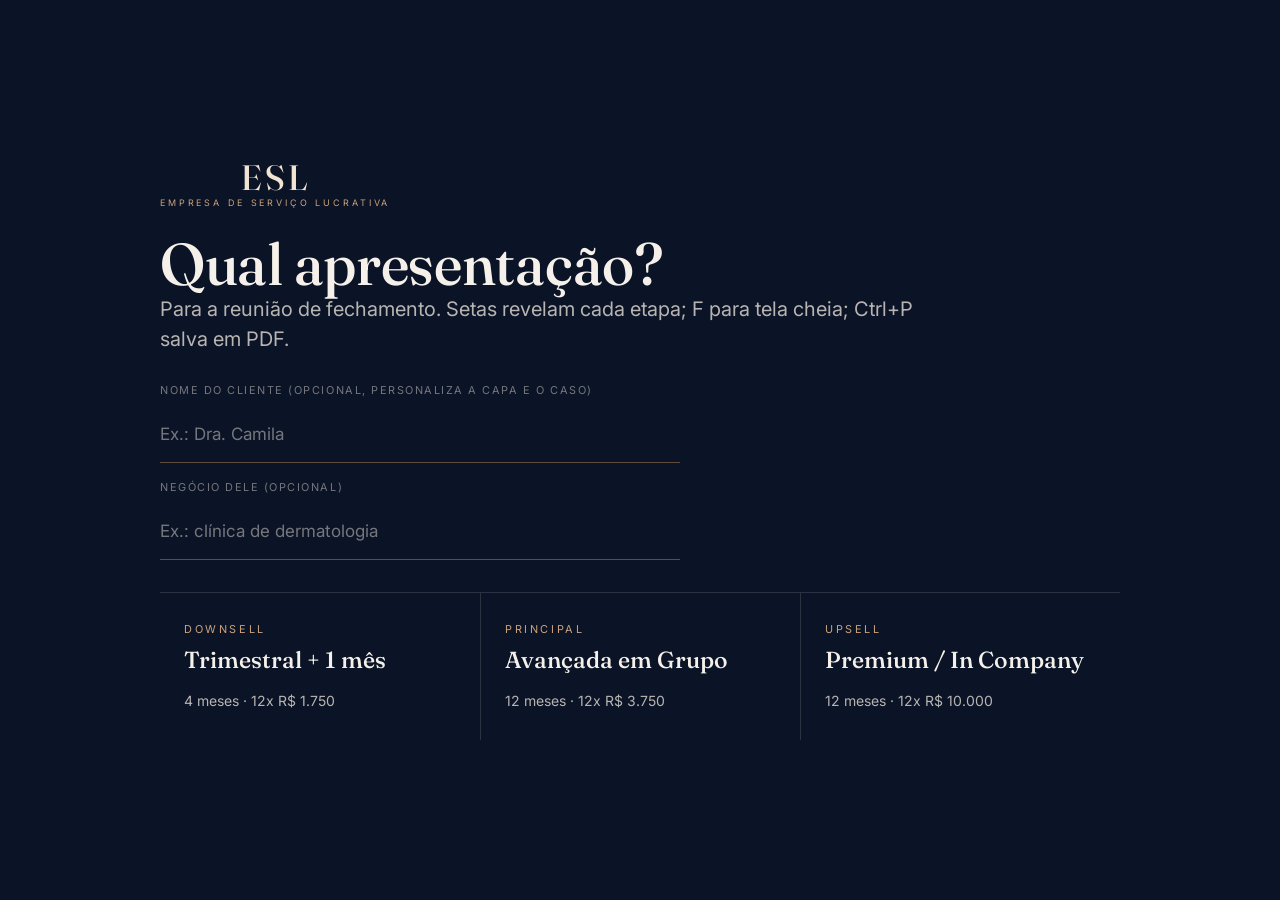
==== commit 78f051a4: "Marca v3 (Fraunces + Inter, Azul Noite e Caramelo) e deck de cliente em empilhamento Deck da Patríci" ====
--- a/apresentacao.html
+++ b/apresentacao.html
@@ -154,8 +154,10 @@
   .dcard.cur { border-color: var(--gold-500); }
   .dcard.cur::before { opacity: 1; }
   .dcard .idx { font-family: var(--font-display); font-size: calc(1.5 * var(--u)); color: var(--gold-400); line-height: 1; display: flex; justify-content: space-between; align-items: start; }
-  .dcard .t { font-family: var(--font-display); font-size: calc(1.4 * var(--u)); font-weight: 600; line-height: 1.12; align-self: end; }
-  .dcard .d { font-size: calc(0.85 * var(--u)); color: var(--mist-2); line-height: 1.4; }
+  .dcard .t { font-family: var(--font-display); font-size: calc(1.5 * var(--u)); font-weight: 600; line-height: 1.14; align-self: end; }
+  .dcard .d { font-size: calc(1.05 * var(--u)); color: var(--mist); line-height: 1.4; }
+  .dcard .idx .pill { font-size: calc(0.95 * var(--u)); padding: calc(0.3 * var(--u)) calc(0.7 * var(--u)); font-weight: 600; letter-spacing: 0.04em; }
+  .stackall .dcard .idx .pill { font-size: calc(0.72 * var(--u)); padding: calc(0.2 * var(--u)) calc(0.45 * var(--u)); }
   .stackall .cards { --cols: 5; gap: calc(0.75 * var(--u)); max-height: none; height: auto; flex: 1 1 auto; }
   .stackall .sl-title { margin-bottom: calc(1.4 * var(--u)); }
   .stackall .total-line, .sl-main + .total-line { margin-top: calc(1 * var(--u)); padding-top: calc(0.8 * var(--u)); }
@@ -293,8 +295,10 @@
   const params = new URLSearchParams(location.search);
   const deck = DECKS[params.get('plano')];
   const esc = s => String(s ?? '').replace(/[&<>"]/g, c => ({ '&': '&amp;', '<': '&lt;', '>': '&gt;', '"': '&quot;' }[c]));
-  const nome = (params.get('nome') || '').trim();
-  const negocio = (params.get('negocio') || '').trim();
+  const C = deck && deck.cliente ? deck.cliente : null;  // deck personalizado de um cliente
+  const nome = (params.get('nome') || (C && C.nome) || '').trim();
+  const negocio = (params.get('negocio') || (C && C.negocio) || '').trim();
+  if (C) { const m = document.createElement('meta'); m.name = 'robots'; m.content = 'noindex, nofollow'; document.head.appendChild(m); }
 
   if (!deck) {
     document.getElementById('chooser').classList.add('show');
@@ -319,7 +323,7 @@
     <div class="dcard${frag ? ' frag' : ''}${hi ? ' cur' : ''}"${frag ? '' : ` ${auto(i)}`}>
       <span class="idx"><span>${String(i + 1).padStart(2, '0')}</span>${withV ? `<span class="pill">${brl(it.v)}</span>` : ''}</span>
       <div class="t">${esc(it.t)}</div>
-      ${it.d ? `<div class="d">${esc(it.d)}</div>` : '<span></span>'}
+      ${(deck.desc && deck.desc[it.t]) || it.d ? `<div class="d">${esc((deck.desc && deck.desc[it.t]) || it.d)}</div>` : '<span></span>'}
     </div>`;
   const S = [];
   const meses = deck.id === 'trimestral' ? 4 : 12;
@@ -335,38 +339,48 @@
     </div>
     ${photo('capa', 'Henrique Ventura · @venturahenrique')}`));
 
-  // 02 Premissa
-  S.push(slide('statement paper', `
-    <div class="eyebrow" ${auto(0)}>Antes de falar do programa</div>
-    <p class="big" ${auto(1)}>Quatro lojas vendiam <em>R$ 8 milhões por ano</em> sem um CRM. E o dono fazia metade das vendas.</p>
-    <p class="after frag">Eu vi isso por dentro, em 2024, mapeando empresas para virar franquia. Ninguém ali era preguiçoso. Faltava processo, e processo não se compra pronto.</p>`));
-
-  // 03 Espelho
-  S.push(slide('paper', `
-    ${title(`O que eu ouço toda semana${nome ? ` · e talvez você, ${esc(nome)}` : ''}`, 'Frases de empresário bom demais na entrega para ter sobrado tempo de montar a venda.')}
-    <div class="sl-main"><div class="mirror-grid">
-      <div class="m frag">Não tem gente boa no mercado.</div>
-      <div class="m frag">Se eu passar meus clientes grandes para o time, eles levam embora.</div>
-      <div class="m frag">Eu respondo cliente às onze da noite. Isso é dedicação.</div>
-      <div class="m frag">Eu sei que preciso de processo. Só não sei quem monta sem parar a empresa.</div>
-    </div></div>`));
-
-  // 04 Quem fala
-  S.push(slide('', `<div class="photo-text">
+  // Quem fala (no deck de cliente vem logo depois da capa)
+  const quemFala = slide('', `<div class="photo-text">
     ${photo('palestra', 'Foto palestrando · a inserir')}
     <div>
       <div class="eyebrow" ${auto(0)}>Quem está do outro lado da mesa</div>
       <h2 ${auto(1)}>Não nasci vendedor. <em class="gold">Nasci tímido.</em></h2>
-      <p class="lead" ${auto(2)} style="margin-top:calc(1.1*var(--u))">Garçom, atendente de call center, nove anos no marketing de relacionamento em cinco países, diretor de expansão de uma franqueadora. O mesmo processo de vendas, do produto de R$ 97 à franquia de R$ 300 mil.</p>
+      <p class="lead" ${auto(2)} style="margin-top:calc(1.1*var(--u))">${C ? 'Garçom, call center, nove anos no marketing de relacionamento em cinco países e diretor de expansão no steel frame.' : 'Garçom, atendente de call center, nove anos no marketing de relacionamento em cinco países, diretor de expansão de uma franqueadora. O mesmo processo de vendas, do produto de R$ 97 à franquia de R$ 300 mil.'}</p>
       <div class="nums">
         <div class="stat frag"><div class="n">30 mil</div><div class="l">pessoas lideradas</div></div>
         <div class="stat frag"><div class="n">22</div><div class="l">lojas abertas em 2,5 anos</div></div>
         <div class="stat frag"><div class="n">~1.000</div><div class="l">alunos no braço educacional</div></div>
       </div>
+    </div></div>`);
+  if (C) S.push(quemFala);
+
+  // 02 Premissa
+  S.push(slide('statement paper', C ? `
+    <div class="eyebrow" ${auto(0)}>O que eu ouvi na nossa conversa</div>
+    <p class="big" ${auto(1)}>${C.premissa.big}</p>
+    <p class="after frag">${esc(C.premissa.after)}</p>` : `
+    <div class="eyebrow" ${auto(0)}>Antes de falar do programa</div>
+    <p class="big" ${auto(1)}>Quatro lojas vendiam <em>R$ 8 milhões por ano</em> sem um CRM. E o dono fazia metade das vendas.</p>
+    <p class="after frag">Eu vi isso por dentro, em 2024, mapeando empresas para virar franquia. Ninguém ali era preguiçoso. Faltava processo, e processo não se compra pronto.</p>`));
+
+  // 03 Espelho
+  const espelho = C ? C.espelho : [
+    'Não tem gente boa no mercado.',
+    'Se eu passar meus clientes grandes para o time, eles levam embora.',
+    'Eu respondo cliente às onze da noite. Isso é dedicação.',
+    'Eu sei que preciso de processo. Só não sei quem monta sem parar a empresa.',
+  ];
+  S.push(slide('paper', `
+    ${title(C ? `Os quatro nós que você me trouxe, ${esc(nome.split(' ')[0])}` : `O que eu ouço toda semana${nome ? ` · e talvez você, ${esc(nome)}` : ''}`, C ? 'Nenhum deles é falta de conhecimento técnico. Todos são de venda e de estrutura.' : 'Frases de empresário bom demais na entrega para ter sobrado tempo de montar a venda.')}
+    <div class="sl-main"><div class="mirror-grid">
+      ${espelho.map(f => `<div class="m frag">${esc(f)}</div>`).join('')}
     </div></div>`));
 
+  // 04 Quem fala
+  if (!C) S.push(quemFala);
+
   // 05 Método
-  S.push(slide('', `
+  if (!C) S.push(slide('', `
     ${title('O método', 'Três perguntas que a sua empresa vai responder')}
     <div class="sl-main"><div class="esl3">
       <div class="col frag"><div class="L">E</div><div class="t">Esteira: <em>o que</em> você vende</div><p>Do serviço avulso ao protocolo com três níveis de preço. Produto certo vende com metade do esforço.</p></div>
@@ -375,7 +389,7 @@
     </div></div>`));
 
   // 06 Linha do tempo
-  const fases = meses === 12 ? [
+  const fases = C && C.fases ? C.fases : meses === 12 ? [
     { k: 'Meses 1 a 2', t: 'Diagnóstico e esteira', p: 'Oferta reformulada, protocolo high ticket e os indicadores que o dono olha toda semana.' },
     { k: 'Meses 2 a 6', t: 'Sistema de vendas', p: 'Prospecção ativa, indicação, plano de atendimento e script da reunião 1x1 rodando.' },
     { k: 'Meses 4 a 12', t: 'Time e liderança', p: 'Tutoria mensal com o time, rituais, correção de rota nos hot seats quinzenais.' },
@@ -384,14 +398,26 @@
     { k: 'Meses 2 a 3', t: 'Sistema de vendas', p: 'Scripts de prospecção, atendimento e reunião 1x1 em uso.' },
     { k: 'Mês 4 (bônus)', t: 'Time e consolidação', p: 'Tutoria com o time e ajustes finais nos hot seats.' },
   ];
-  S.push(slide('', `
+  if (!C) S.push(slide('', `
     ${title(`Como é o ano${meses === 4 ? ' (4 meses)' : ''}`, 'A ordem importa: primeiro o que, depois o como, depois o quem.')}
     <div class="sl-main"><div class="timeline"><div class="bar"></div><div class="phases">
       ${fases.map(f => `<div class="ph frag"><div class="k">${f.k}</div><div class="t">${f.t}</div><p>${f.p}</p></div>`).join('')}
     </div></div></div>`));
 
   // 07 Caso
-  S.push(slide('', `<div class="case">
+  if (C) { /* deck de cliente: direto para o empilhamento */ }
+  else if (C && C.caso) S.push(slide('', `<div class="case">
+    <div class="txt">
+      <div class="eyebrow" ${auto(0)}>Por onde começar</div>
+      <h2 ${auto(1)}>${esc(C.caso.titulo)}</h2>
+      <ul>${C.caso.passos.map(p => `<li class="frag">${esc(p)}</li>`).join('')}</ul>
+      <p class="muted small" ${auto(2)} style="margin-top:calc(1.4*var(--u))">${esc(C.caso.nota)}</p>
+    </div>
+    <div class="bars">
+      <div class="bar-col" ${auto(3)}><div class="b" style="height:40%"><div class="n">${esc(C.caso.antes.n)}</div><div class="l">${esc(C.caso.antes.l)}</div></div><div class="cap">Hoje</div></div>
+      <div class="bar-col hi frag"><div class="b" style="height:88%"><div class="n">${esc(C.caso.depois.n)}</div><div class="l">${esc(C.caso.depois.l)}</div></div><div class="cap">Nos primeiros 90 dias</div></div>
+    </div></div>`));
+  else S.push(slide('', `<div class="case">
     <div class="txt">
       <div class="eyebrow" ${auto(0)}>Um caso para tangibilizar</div>
       <h2 ${auto(1)}>${negocio ? `Uma ${esc(negocio)}` : 'Um consultório'} que fatura R$ 80 mil e não vende.</h2>
@@ -414,16 +440,23 @@
     { eyebrow: 'Bloco 2 · Sistema de vendas', title: 'O processo, escrito e entregue ao time', items: COMMON.processo, cols: 4 },
     { eyebrow: 'Bloco 3 · Conversão', title: 'Do primeiro "oi" ao contrato assinado', items: COMMON.conversao, cols: 3 },
   ];
-  if (deck.exclusivos.length) blocos.push({ eyebrow: 'Bloco 4 · Exclusivo Premium', title: 'Tecnologia e tração nos primeiros 90 dias', items: deck.exclusivos, cols: 2 });
-  blocos.forEach(b => S.push(slide('', `
+  if (deck.exclusivos.length) blocos.push(C
+    ? { eyebrow: 'Bloco 4 · Tecnologia e IA', title: 'As ferramentas rodando, sem depender de você', items: deck.exclusivos, cols: 3 }
+    : { eyebrow: 'Bloco 4 · Exclusivo Premium', title: 'Tecnologia e tração nos primeiros 90 dias', items: deck.exclusivos, cols: 2 });
+  let acumulado = 0;
+  blocos.forEach(b => {
+    acumulado += soma(b.items);
+    S.push(slide('', `
     ${title(b.eyebrow, b.title)}
-    <div class="sl-main"><div class="cards" style="--cols:${b.cols}">${b.items.map((it, i) => card(it, i, { frag: true })).join('')}</div></div>`)));
+    <div class="sl-main"><div class="cards" style="--cols:${b.cols}">${b.items.map((it, i) => card(it, i, { frag: true, withV: !!C })).join('')}</div></div>
+    ${C ? `<div class="total-line frag"><span class="l">Somando até aqui</span><span class="n">${brl(acumulado)}</span></div>` : ''}`));
+  });
 
   // Tudo junto
   const all = entregaveis(deck);
   const totalEnt = soma(all);
   S.push(slide('stackall', `
-    ${title('Tudo junto', `${all.length} entregáveis, com o valor de cada um`)}
+    ${title(C ? 'Total' : 'Tudo junto', `${all.length} entregáveis, com o valor de cada um`)}
     <div class="sl-main"><div class="cards">${all.map((it, i) => card(it, i, { withV: true })).join('')}</div></div>
     <div class="total-line frag"><span class="l">Valor somado dos entregáveis</span><span class="n">${brl(totalEnt)}</span></div>`));
 
@@ -437,17 +470,17 @@
       ${final ? `<div class="opt frag"><div><div class="k">Opção 2</div><div class="n">${brl(p.entrada)}</div></div><div class="s">de entrada + ${p.restante}x de ${brl(p.parcelaRestante)} no cartão</div></div>` : ''}
       <div class="opt best frag"><div><div class="k">${final ? 'Opção 3' : 'Opção 2'}</div><div class="n">${brl(p.avista)}</div></div><div class="s">à vista · ${Math.round((1 - p.avista / p.cartao) * 100)}% a menos</div></div>
     </div></div>`);
-  S.push(priceSlide(false));
+  if (!C) S.push(priceSlide(false));
 
   // Bônus
   const totalBonus = soma(deck.bonus);
   S.push(slide('', `
-    ${title('E ainda', 'Quatro coisas que não estão no preço, mas estão no programa.')}
+    ${title(C ? 'Bônus' : 'E ainda', 'Quatro coisas que não estão no preço, mas estão no programa.')}
     <div class="sl-main"><div class="cards" style="--cols:4">${deck.bonus.map((it, i) => card(it, i, { frag: true, withV: true })).join('')}</div></div>
     <div class="total-line frag"><span class="l">Somando os bônus</span><span class="n">${brl(totalBonus)}</span></div>`));
 
   // Recapitulando
-  S.push(slide('stackall', `
+  if (!C) S.push(slide('stackall', `
     ${title('Recapitulando', 'Tudo o que chega')}
     <div class="sl-main"><div class="cards">${[...all, ...deck.bonus].map((it, i) => card(it, i, { withV: true, hi: i >= all.length })).join('')}</div></div>`));
 
@@ -463,7 +496,7 @@
     <p class="muted frag" style="margin-top:calc(0.9*var(--u))">${esc(deck.nome)} · ${esc(deck.duracao)}</p>`));
 
   // Comparação
-  S.push(slide('', `
+  if (!C) S.push(slide('', `
     ${title('A conta que eu faço com todo mundo', `${brl(p.parcela)} por mês compra duas coisas diferentes.`)}
     <div class="sl-main"><div class="vs">
       <div class="side frag"><div class="k">Um funcionário a mais</div><div class="n">${brl(p.parcela)}<span>/mês</span></div><p>Chega, não encontra processo, e passa seis meses descobrindo sozinho o que vender e como. Quase nunca muda o termômetro da empresa.</p></div>
@@ -473,7 +506,7 @@
     <p class="muted small" ${auto(1)} style="margin-top:calc(1.9*var(--u))">Referência de mercado: o clube anual de uma escola de negócios conhecida custa na casa de R$ 350 mil, sem encontro individual.</p></div>`));
 
   // Agenda / família
-  S.push(slide('', `<div class="photo-wide">
+  if (!C) S.push(slide('', `<div class="photo-wide">
     ${photo('familia', 'Foto com a família · a inserir', 'natural')}
     <div>
       <div class="eyebrow" ${auto(0)}>O que não entra na conta</div>
@@ -481,8 +514,14 @@
       <p class="lead" ${auto(2)} style="margin-top:calc(1.1*var(--u))">Dezessete anos com a mesma mulher, um filho que eu levo na escola, e uma empresa com o time em outro país. Processo não é para trabalhar mais. É para o dono voltar a escolher onde está às seis da tarde.</p>
     </div></div>`));
 
-  // Para quem é
-  S.push(slide('paper', `
+  // Para quem é (no deck de cliente: por que eu, para você)
+  if (C) { /* deck de cliente: sem este slide */ }
+  else if (C && C.porque) S.push(slide('paper', `
+    ${title('Por que eu, para o seu negócio', 'Eu já estive do seu lado do balcão.')}
+    <div class="sl-main"><div class="esl3">
+      ${C.porque.map((t, i) => `<div class="col frag"><div class="L">${String(i + 1).padStart(2, '0')}</div><div class="t">${esc(t)}</div></div>`).join('')}
+    </div></div>`));
+  else S.push(slide('paper', `
     ${title('Para quem é', 'Funciona bem para três tipos de empresa. E mal para dois.')}
     <div class="sl-main"><div class="who">
       <div class="yes"><h3>Faz sentido</h3><ul>
--- a/assets/esl.css
+++ b/assets/esl.css
@@ -1,30 +1,30 @@
 /* ============================================================
    ESL — Empresa de Serviço Lucrativa · Design System v2
    Henrique Ventura · @venturahenrique
-   Direção: revista de luxo. Didone, cantos retos, fios finos,
-   marinho profundo, papel e champanhe. Fotos em duotone.
-   ============================================================ */
-
-@import url('https://fonts.googleapis.com/css2?family=Bodoni+Moda:ital,opsz,wght@0,6..96,400;0,6..96,500;0,6..96,600;0,6..96,700;1,6..96,400;1,6..96,500;1,6..96,600&family=Instrument+Sans:ital,wght@0,400;0,500;0,600;1,400&family=DM+Mono:wght@400;500&display=swap');
+   Direção (v3, 16/11/2026): manual de marca. Fraunces + Inter,
+   Azul Noite, Off-White e Caramelo; cantos retos, fios finos.
+   ============================================================ */
+
+@import url('https://fonts.googleapis.com/css2?family=Fraunces:ital,opsz,wght@0,9..144,400;0,9..144,500;0,9..144,600;1,9..144,400;1,9..144,500&family=Inter:wght@400;500;600;700&display=swap');
 
 :root {
   /* ---- Cores ---- */
-  --navy-950: #040812;
-  --navy-900: #070E1C;
-  --navy-800: #0B1629;
-  --navy-700: #10213B;
-  --navy-600: #1A3357;
-
-  --gold-600: #A07E2E;
-  --gold-700: #7F6118;   /* ouro para texto sobre papel: contraste 5:1 */
-  --gold-500: #C19A45;
-  --gold-400: #D9B866;
-  --champagne: #F0E2BE;
-
-  --paper: #F4EEE2;
-  --paper-2: #EBE3D2;
-  --paper-3: #DCD1BA;
-  --ink: #12161F;
+  --navy-950: #0B1326;
+  --navy-900: #14213D;   /* Azul Noite (manual de marca) */
+  --navy-800: #1A2A4C;
+  --navy-700: #22355E;
+  --navy-600: #2E4676;
+
+  --gold-600: #8C6540;
+  --gold-700: #74512F;   /* ouro para texto sobre papel: contraste 5:1 */
+  --gold-500: #A67C52;   /* Caramelo Queimado (manual de marca) */
+  --gold-400: #CBA27A;
+  --champagne: #F1E4D3;
+
+  --paper: #F5F1EA;
+  --paper-2: #ECE6DB;
+  --paper-3: #DDD4C4;
+  --ink: #1F2430;
   --ink-2: #3A414E;
   --ink-3: #6F7684;
 
@@ -32,15 +32,15 @@
   --mist: rgba(244, 238, 226, 0.74);
   --mist-2: rgba(244, 238, 226, 0.46);
   --hair: rgba(244, 238, 226, 0.14);          /* fio sobre marinho */
-  --hair-gold: rgba(193, 154, 69, 0.45);
+  --hair-gold: rgba(166, 124, 82, 0.55);
   --hair-ink: rgba(18, 22, 31, 0.14);          /* fio sobre papel */
 
   --signal: #C8402F;
 
   /* ---- Tipografia ---- */
-  --font-display: 'Bodoni Moda', 'Didot', 'Bodoni 72', Georgia, serif;
-  --font-body: 'Instrument Sans', 'Helvetica Neue', Arial, sans-serif;
-  --font-mono: 'DM Mono', 'SFMono-Regular', Menlo, monospace;
+  --font-display: 'Fraunces', 'Cormorant Garamond', Georgia, serif;
+  --font-body: 'Inter', 'Helvetica Neue', Arial, sans-serif;
+  --font-mono: 'Inter', 'Helvetica Neue', Arial, sans-serif;   /* rótulos: Inter em caixa alta */
 
   --fs-eyebrow: 0.68rem;
   --fs-small: 0.875rem;
@@ -133,7 +133,7 @@
 h1, .h1 { font-size: var(--fs-h1); line-height: var(--lh-tight); font-variation-settings: "opsz" 72; }
 h2, .h2 { font-size: var(--fs-h2); font-weight: 600; font-variation-settings: "opsz" 36; }
 h3, .h3 { font-size: var(--fs-h3); font-weight: 600; font-variation-settings: "opsz" 20; }
-.giant { font-size: var(--fs-giant); line-height: 0.92; letter-spacing: -0.02em; font-weight: 500; font-variation-settings: "opsz" 96; }
+.giant { font-family: var(--font-display); font-size: var(--fs-giant); line-height: 0.92; letter-spacing: -0.02em; font-weight: 500; font-variation-settings: "opsz" 96; }
 em.gold, .gold { color: var(--gold-400); font-style: italic; font-weight: 500; }
 .lead { font-size: var(--fs-lead); line-height: 1.5; color: var(--mist); max-width: var(--measure); }
 .small { font-size: var(--fs-small); }
@@ -370,9 +370,9 @@
 
 /* Foto: duotone marinho/champanhe por padrão; .natural desliga */
 .photo-slot { position: relative; overflow: hidden; border-radius: var(--radius); background: var(--navy-800); aspect-ratio: 4 / 5; border: 1px solid var(--hair); }
-.photo-slot img { position: absolute; inset: 0; width: 100%; height: 100%; object-fit: cover; filter: grayscale(1) contrast(1.05); }
-.photo-slot:not(.natural)::before { content: ""; position: absolute; inset: 0; z-index: 1; pointer-events: none; background: linear-gradient(160deg, var(--navy-600), var(--navy-900)); mix-blend-mode: multiply; opacity: 0.85; }
-.photo-slot:not(.natural) img ~ .tint, .photo-slot:not(.natural)::after { content: ""; position: absolute; inset: 0; z-index: 2; pointer-events: none; background: linear-gradient(20deg, rgba(193,154,69,0.35), transparent 55%); mix-blend-mode: screen; }
+.photo-slot img { position: absolute; inset: 0; width: 100%; height: 100%; object-fit: cover; filter: saturate(0.92) contrast(1.02); }  /* v3: foto natural, luz suave (manual de marca) */
+.photo-slot:not(.natural)::before { content: ""; position: absolute; inset: 0; z-index: 1; pointer-events: none; background: linear-gradient(160deg, var(--navy-600), var(--navy-900)); mix-blend-mode: multiply; opacity: 0.14; }
+.photo-slot:not(.natural) img ~ .tint, .photo-slot:not(.natural)::after { content: ""; position: absolute; inset: 0; z-index: 2; pointer-events: none; background: linear-gradient(20deg, rgba(166,124,82,0.12), transparent 55%); mix-blend-mode: screen; }
 .photo-slot.natural img { filter: none; }
 .photo-slot.natural::after { content: none; }
 .photo-slot .mark { position: absolute; left: 50%; top: 50%; transform: translate(-50%, -50%); z-index: 3; font-family: var(--font-display); font-weight: 500; font-size: clamp(5rem, 14vw, 12rem); line-height: 1; color: rgba(193,154,69,0.16); letter-spacing: -0.02em; user-select: none; }
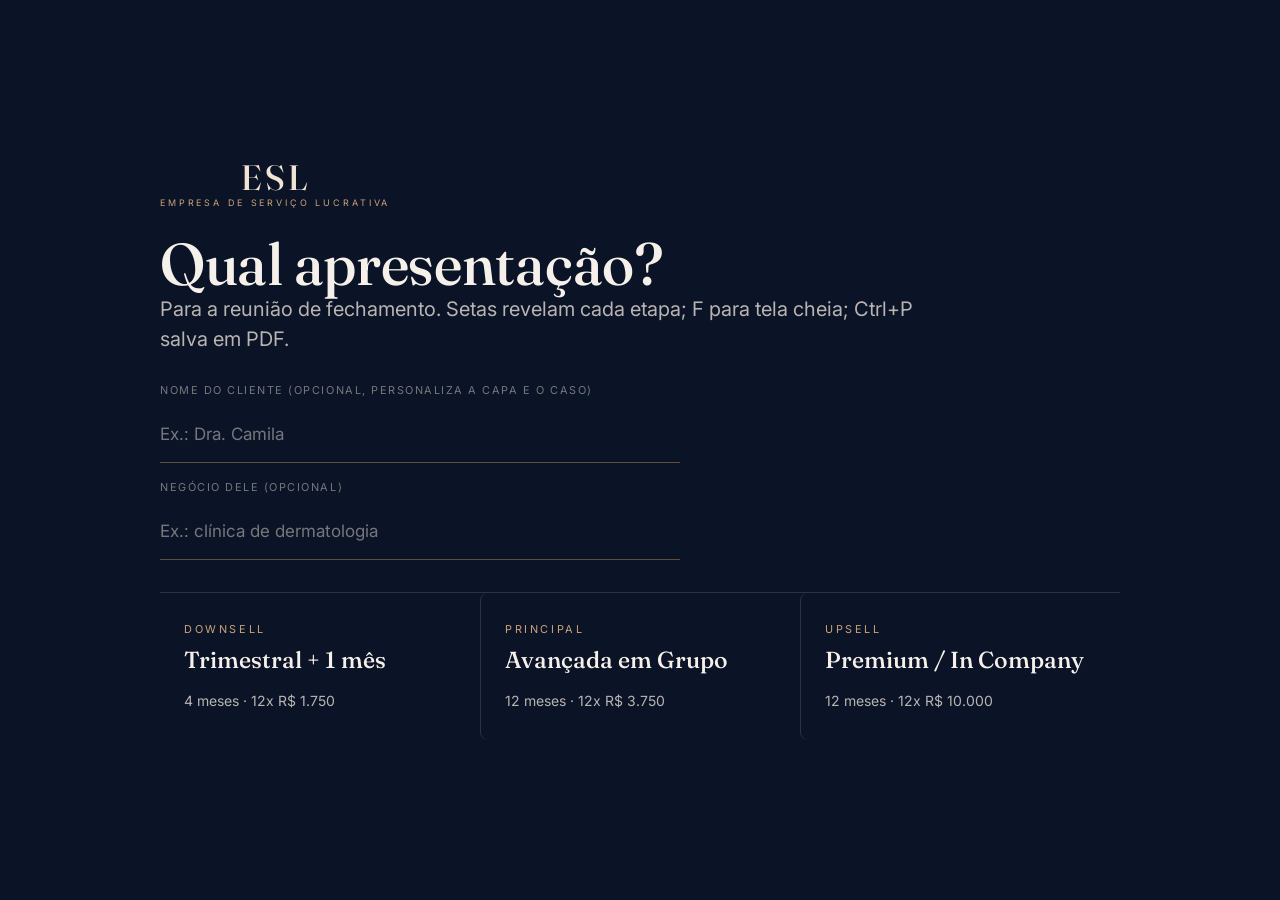
==== commit 5ffb3d37: "Site v3: home em formato hub, mentoria mais curta e história em página própria - index.html vira hub" ====
--- a/apresentacao.html
+++ b/apresentacao.html
@@ -263,7 +263,7 @@
 
 <div id="chooser">
   <div class="box">
-    <a class="brand" href="index.html"><span class="word">ESL</span><span class="sub">Empresa de Serviço Lucrativa</span></a>
+    <a class="brand" href="mentoria.html"><span class="word">ESL</span><span class="sub">Empresa de Serviço Lucrativa</span></a>
     <h1 style="margin-top: 24px">Qual apresentação?</h1>
     <p class="lead">Para a reunião de fechamento. Setas revelam cada etapa; <span class="mono">F</span> para tela cheia; <span class="mono">Ctrl+P</span> salva em PDF.</p>
     <form class="form" id="chooser-form">
--- a/assets/esl.css
+++ b/assets/esl.css
@@ -65,8 +65,8 @@
   --container: 1200px;
 
   /* ---- Forma ---- */
-  --radius: 0px;                 /* cantos retos: luxo é afiado */
-  --radius-soft: 2px;
+  --radius: 8px;                 /* v3: cantos suaves em cards, fotos e botões */
+  --radius-soft: 4px;
 
   /* ---- Movimento ---- */
   --ease-out: cubic-bezier(0.16, 1, 0.3, 1);
@@ -395,7 +395,7 @@
 @media (prefers-reduced-motion: reduce) { .seal { animation: none; } }
 
 /* Barra fixa de CTA (mobile) */
-.sticky-cta { position: fixed; left: 0; right: 0; bottom: 0; z-index: 50; padding: var(--s-3) var(--gutter); background: rgba(7,14,28,0.92); backdrop-filter: blur(12px); border-top: 1px solid var(--hair-gold); display: flex; align-items: center; justify-content: space-between; gap: var(--s-4); transform: translateY(110%); transition: transform 400ms var(--ease-out); }
+.sticky-cta { position: fixed; left: 0; right: 0; bottom: 0; z-index: 50; padding: var(--s-3) var(--gutter); background: rgba(11,19,38,0.94); backdrop-filter: blur(12px); border-top: 1px solid var(--hair-gold); display: flex; align-items: center; justify-content: space-between; gap: var(--s-4); transform: translateY(110%); transition: transform 400ms var(--ease-out); }
 .sticky-cta.show { transform: translateY(0); }
 .sticky-cta .t { font-family: var(--font-mono); font-size: var(--fs-eyebrow); letter-spacing: var(--track-mid); text-transform: uppercase; color: var(--mist); }
 @media (min-width: 900px) { .sticky-cta { display: none; } }
@@ -426,3 +426,38 @@
 .hide-mobile { display: none; }
 @media (min-width: 820px) { .hide-mobile { display: initial; } }
 .sr-only { position: absolute; width: 1px; height: 1px; overflow: hidden; clip: rect(0 0 0 0); white-space: nowrap; }
+
+
+/* ============================================================
+   v3 (16/11/2026) — hub, faixa "Na mídia" e ajustes de leitura
+   ============================================================ */
+.media-strip { border-block: 1px solid var(--hair-gold); padding-block: var(--s-4); }
+.media-strip .container { display: flex; flex-wrap: wrap; align-items: baseline; gap: var(--s-3) var(--s-6); }
+.media-strip .k { font-family: var(--font-mono); font-size: var(--fs-eyebrow); letter-spacing: var(--track-wide); text-transform: uppercase; color: var(--gold-400); }
+.media-strip .v { font-family: var(--font-display); font-style: italic; font-size: 1.2rem; color: var(--champagne); }
+.media-strip a.v { text-decoration: none; border-bottom: 1px solid var(--hair-gold); }
+
+.hub { min-height: 100vh; display: grid; grid-template-columns: 1fr; }
+@media (min-width: 960px) { .hub { grid-template-columns: 0.95fr 1.05fr; } }
+.hub .portrait { position: relative; min-height: 46vh; background: var(--navy-800); overflow: hidden; }
+.hub .portrait img { position: absolute; inset: 0; width: 100%; height: 100%; object-fit: cover; object-position: 50% 18%; }
+.hub .portrait::after { content: ""; position: absolute; inset: 0; background: linear-gradient(90deg, transparent 55%, var(--navy-900) 100%), linear-gradient(0deg, var(--navy-900) 0%, transparent 28%); }
+@media (max-width: 959px) { .hub .portrait::after { background: linear-gradient(0deg, var(--navy-900) 0%, transparent 40%); } }
+.hub .side { display: flex; flex-direction: column; justify-content: center; gap: var(--s-5); padding: clamp(1.5rem, 5vw, 4.5rem); }
+.hub h1 { font-size: var(--fs-h1); max-width: 14ch; }
+.hub .banners { display: grid; gap: var(--s-4); margin-top: var(--s-3); }
+.banner { display: grid; grid-template-columns: 1fr auto; align-items: center; gap: var(--s-4); text-decoration: none; color: inherit;
+  padding: var(--s-5) var(--s-5); border: 1px solid var(--hair-gold); border-radius: var(--radius); background: rgba(245,241,234,0.03);
+  transition: border-color 300ms var(--ease-out), background 300ms var(--ease-out), transform 300ms var(--ease-out); }
+.banner:hover { border-color: var(--gold-400); background: rgba(245,241,234,0.06); transform: translateX(4px); }
+.banner .k { font-family: var(--font-mono); font-size: var(--fs-eyebrow); letter-spacing: var(--track-wide); text-transform: uppercase; color: var(--gold-400); }
+.banner .t { font-family: var(--font-display); font-size: clamp(1.35rem, 1.1rem + 0.8vw, 1.8rem); font-weight: 600; line-height: 1.12; margin-top: var(--s-2); }
+.banner .t em { font-style: italic; font-weight: 500; color: var(--gold-400); }
+.banner .d { color: var(--mist); font-size: var(--fs-small); margin-top: var(--s-2); max-width: 46ch; }
+.banner .go { font-size: 1.4rem; color: var(--gold-400); }
+.banner.main { background: var(--gold-500); border-color: var(--gold-500); color: var(--navy-950); }
+.banner.main:hover { background: var(--champagne); border-color: var(--champagne); }
+.banner.main .k, .banner.main .go, .banner.main .t em { color: var(--navy-950); }
+.banner.main .d { color: rgba(11,19,38,0.78); }
+.hub .foot { font-family: var(--font-mono); font-size: var(--fs-eyebrow); letter-spacing: var(--track-mid); text-transform: uppercase; color: var(--mist-2); }
+.hub .foot a { color: var(--mist); }
